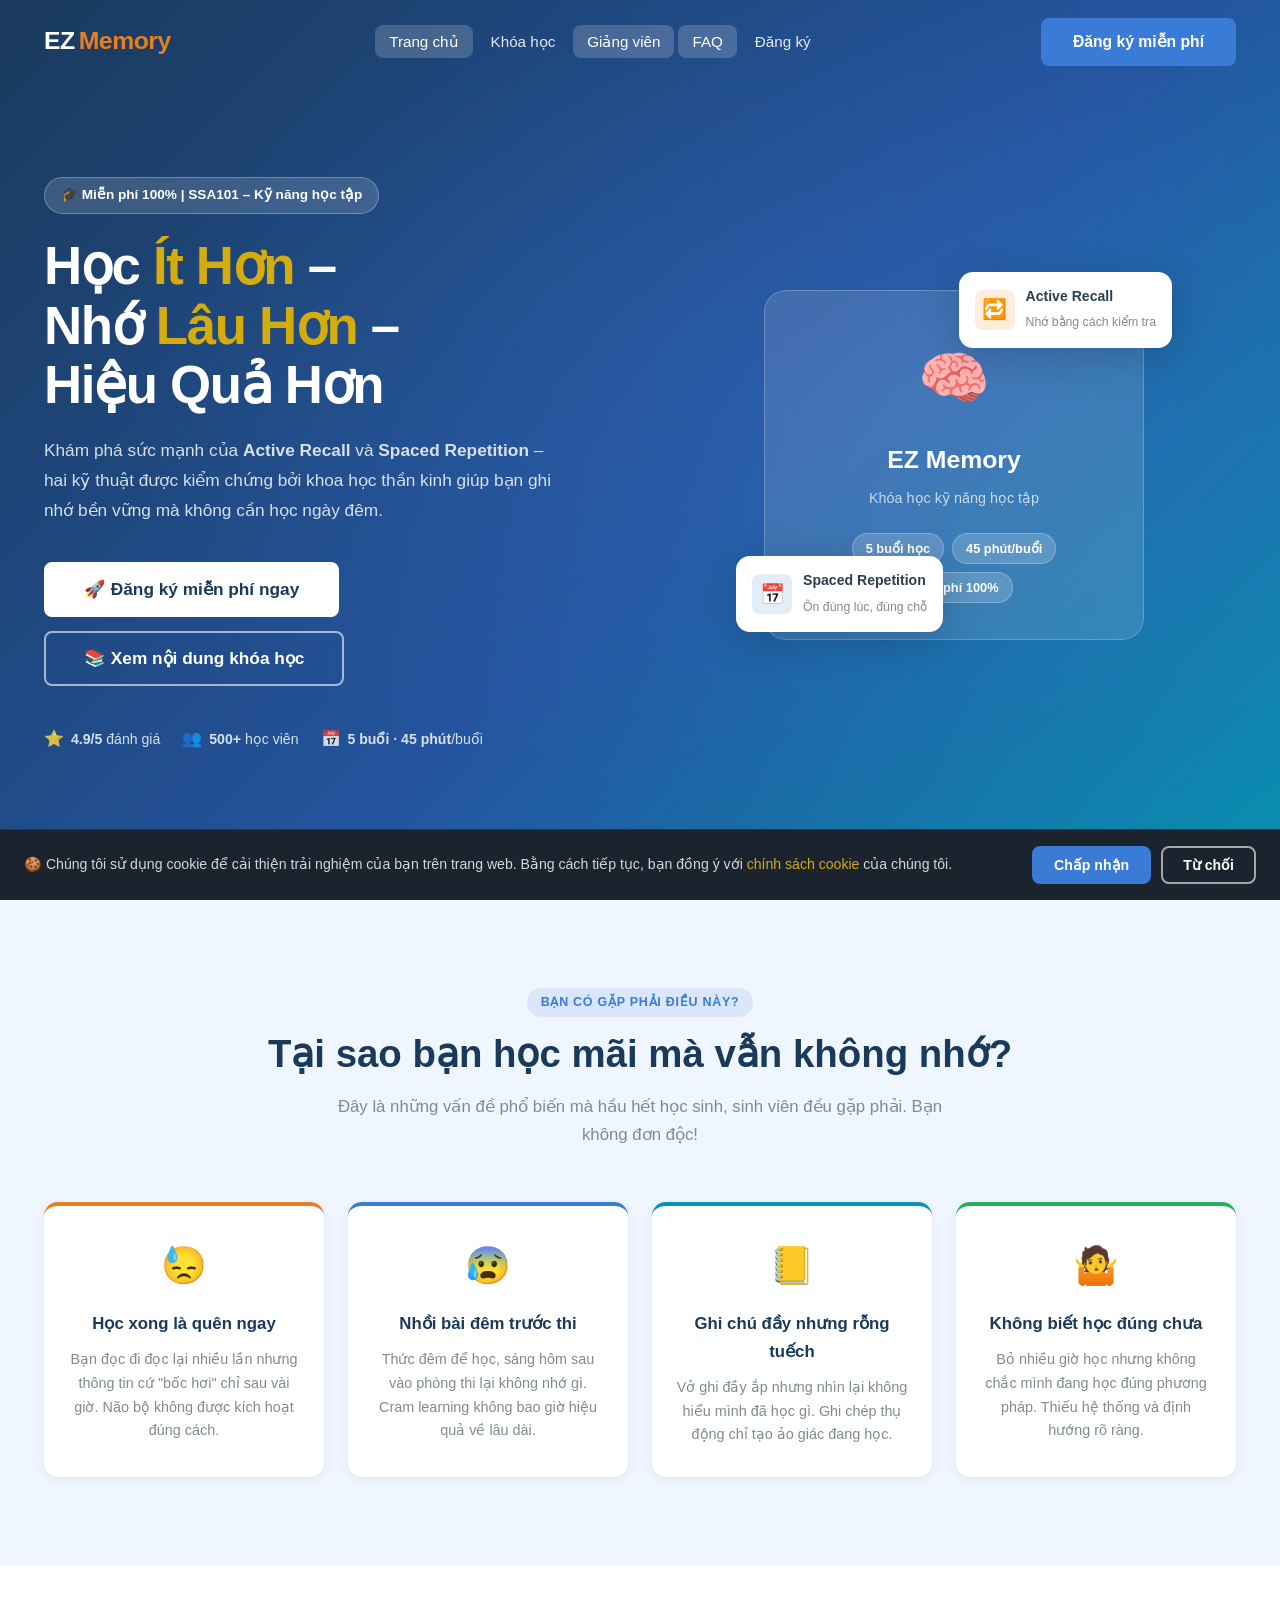
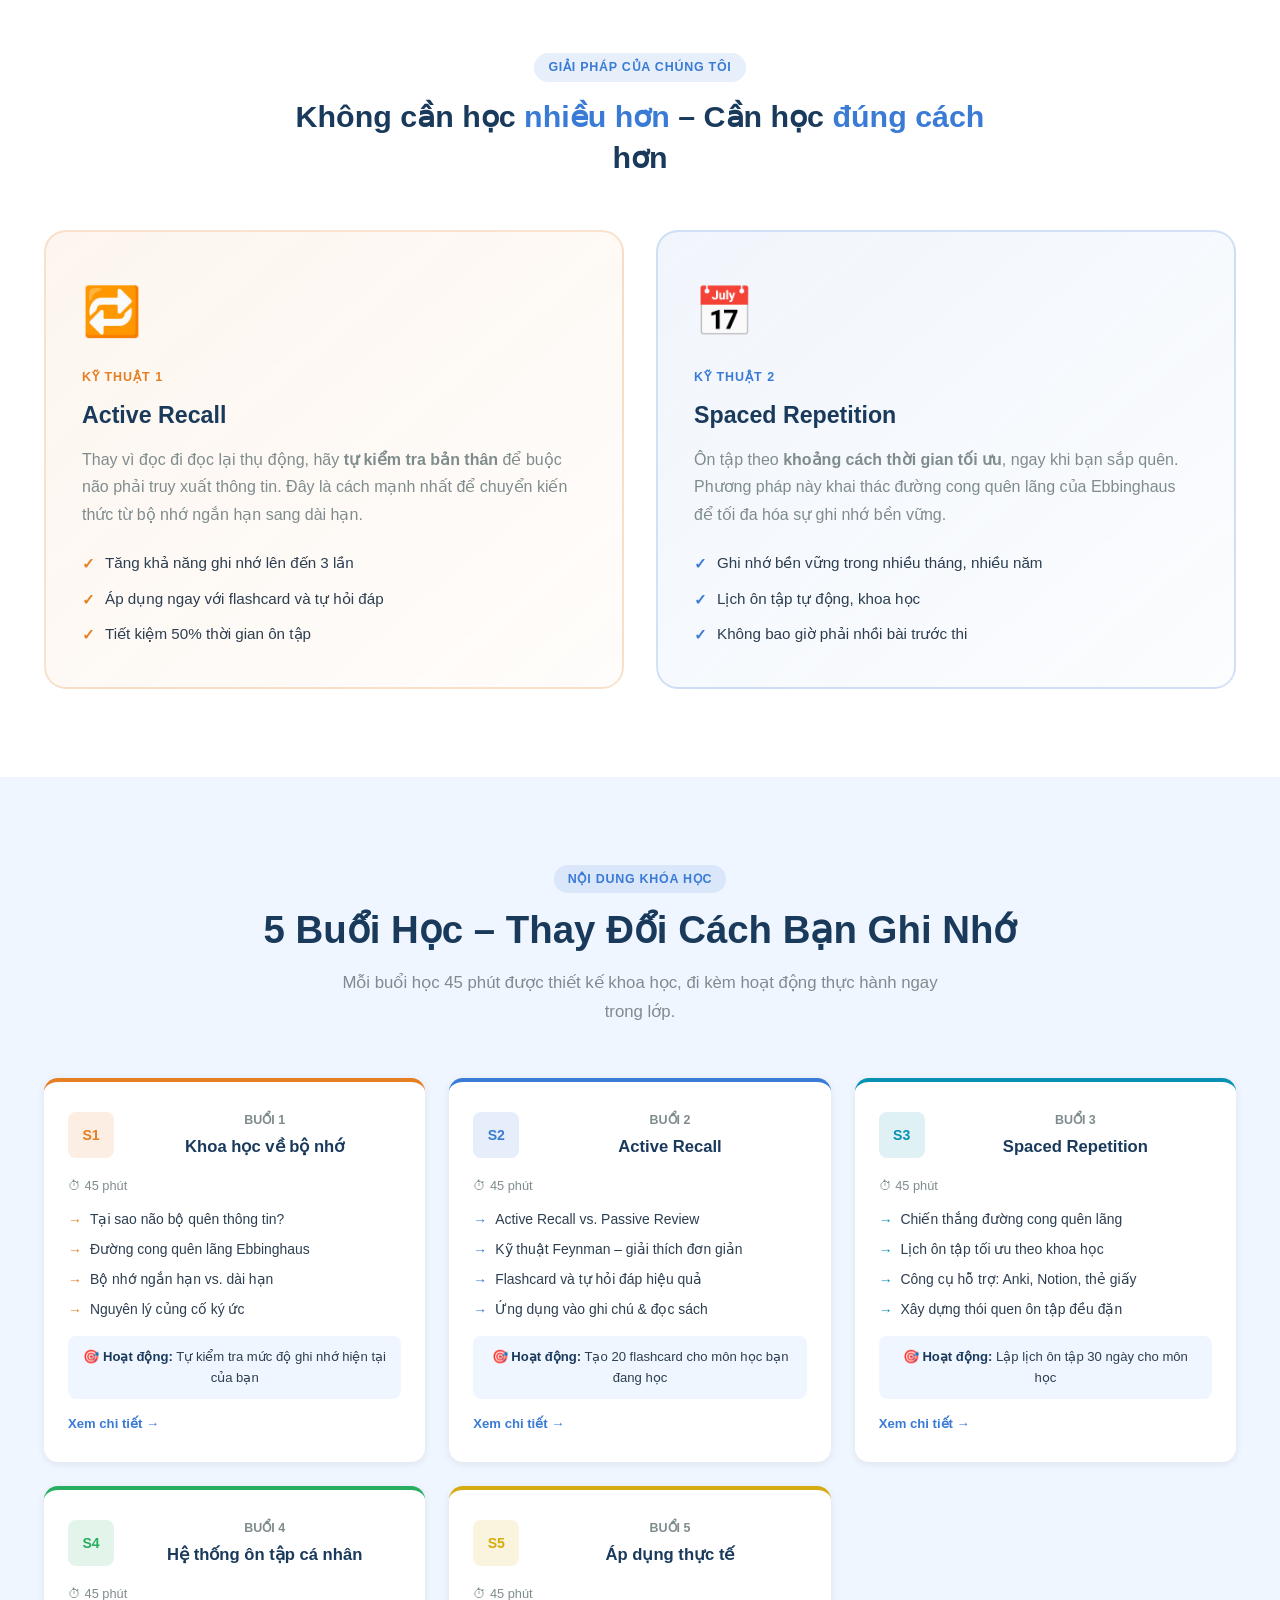
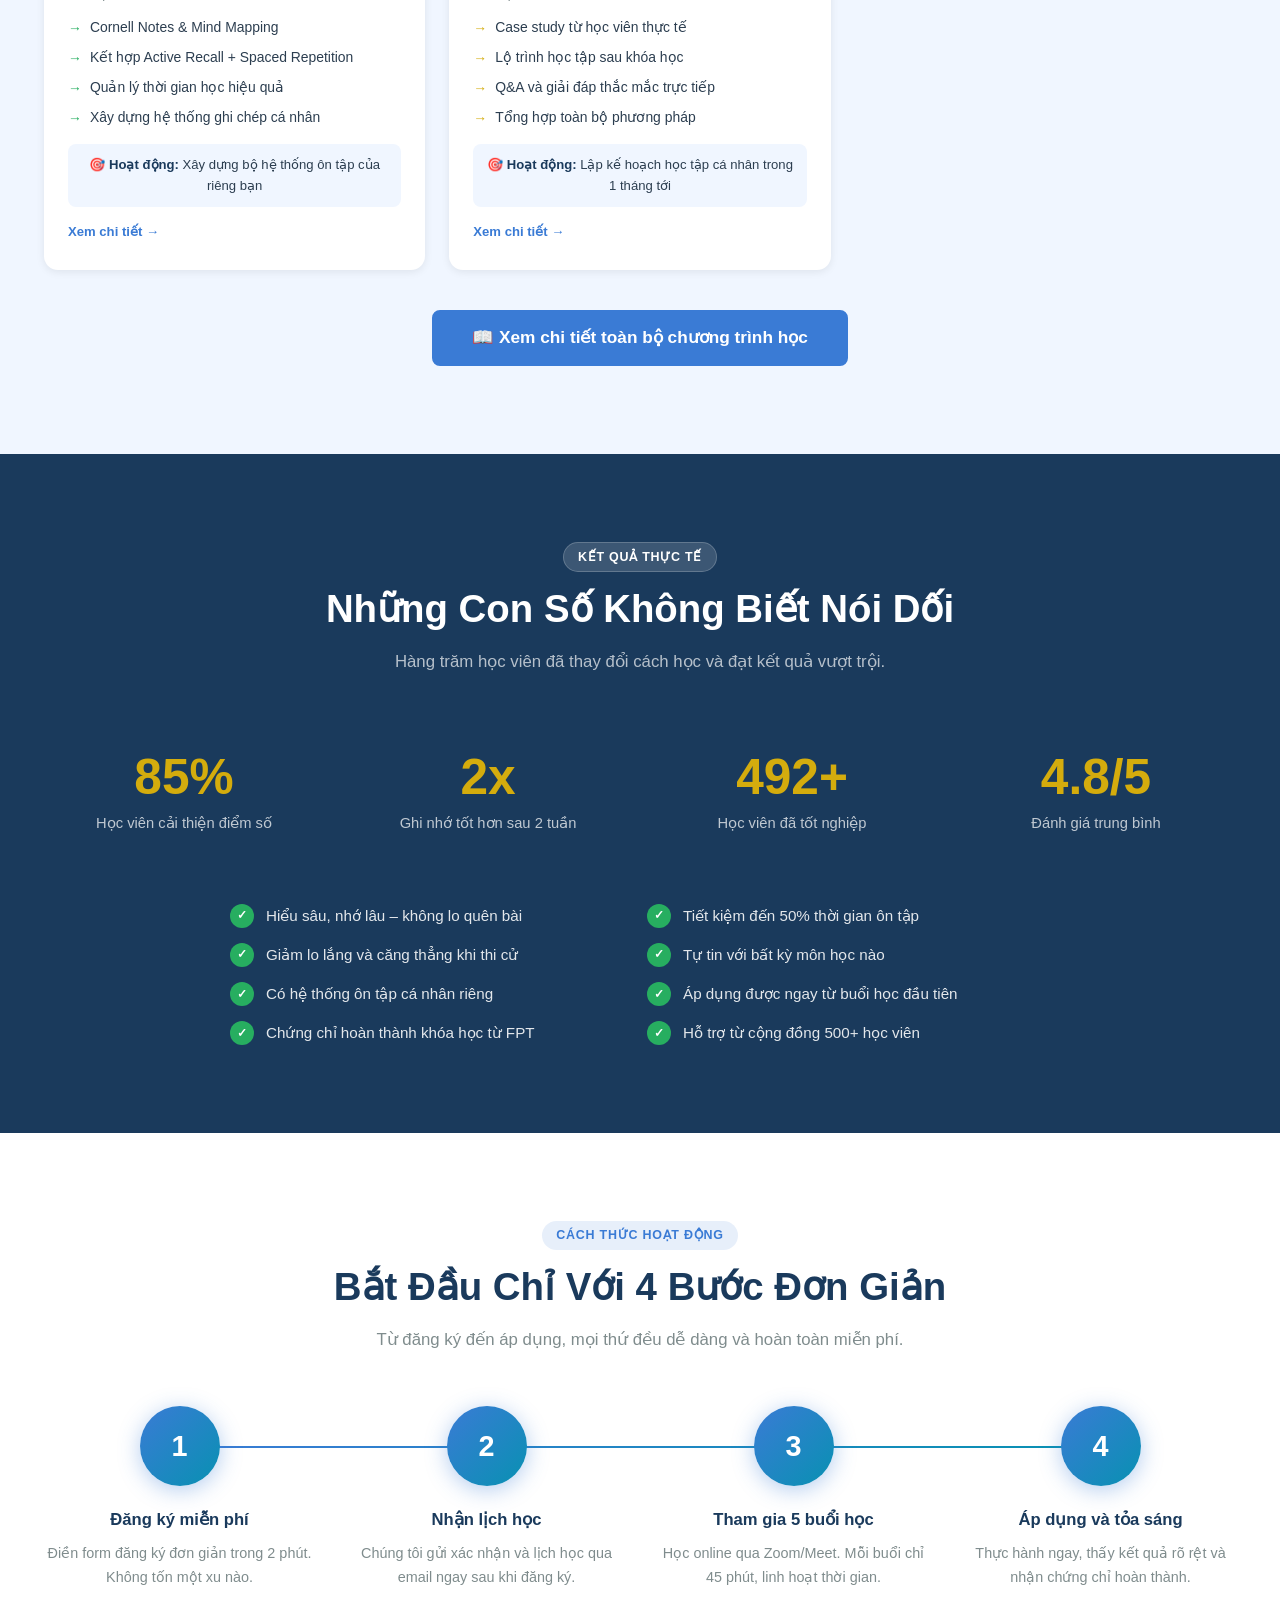
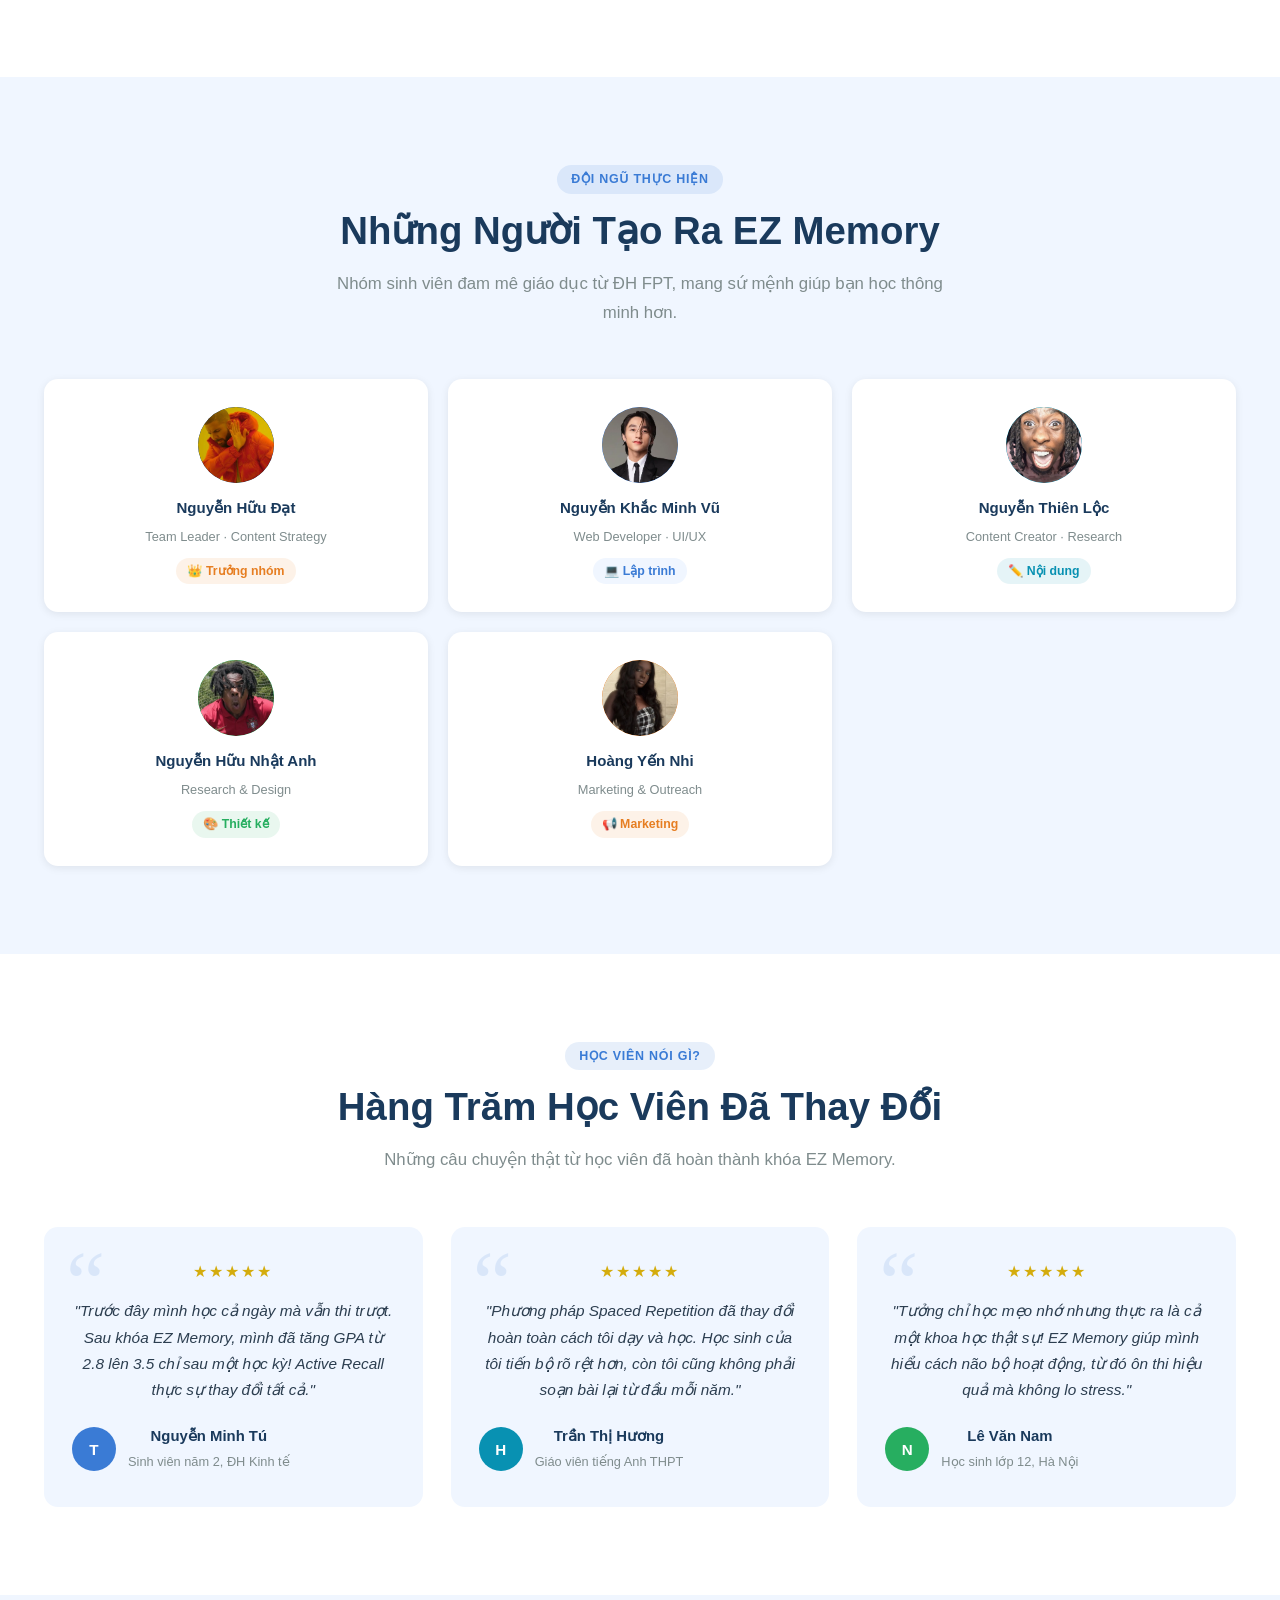
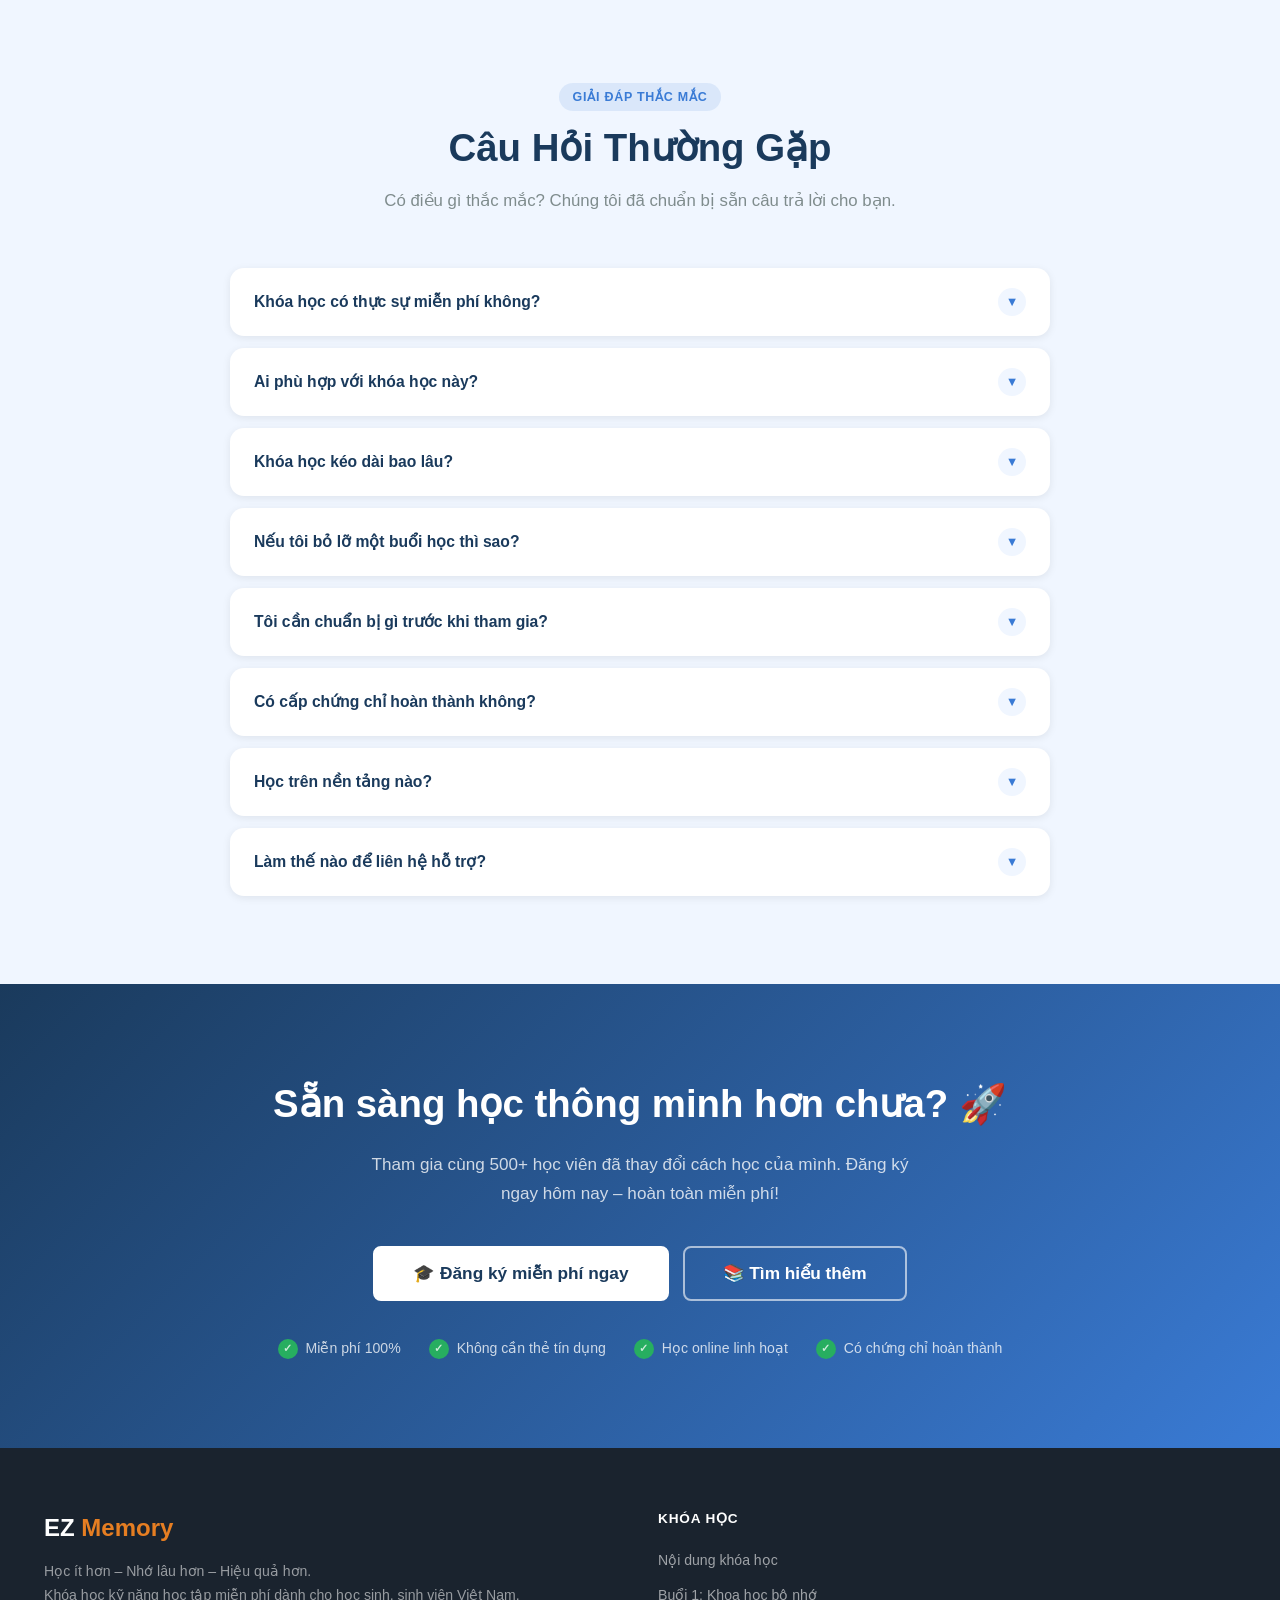
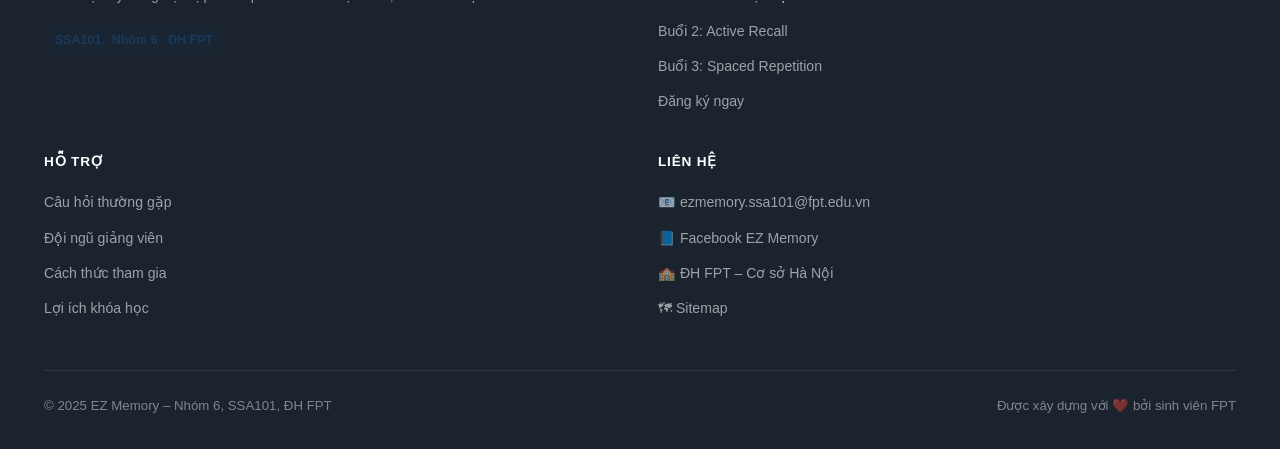
==== index.html @ 55974dda "perf/seo: improve performance, SEO, and form validation - Add defer to all <script src=main.js> tags" ====
<!DOCTYPE html>
<html lang="vi">
<head>
  <meta charset="UTF-8">
  <meta name="viewport" content="width=device-width, initial-scale=1.0">
  <title>EZ Memory – Học Ít Hơn, Nhớ Lâu Hơn, Hiệu Quả Hơn | Khóa học miễn phí SSA101</title>
  <meta name="description" content="Khóa học kỹ năng học tập EZ Memory hoàn toàn miễn phí – 5 buổi 45 phút giúp bạn áp dụng Active Recall và Spaced Repetition để học ít hơn nhưng nhớ lâu hơn. Đăng ký ngay!">
  <meta name="keywords" content="EZ Memory, khóa học miễn phí, kỹ năng học tập, Active Recall, Spaced Repetition, phương pháp học hiệu quả, SSA101, FPT, học online">
  <meta name="author" content="Nhóm 6, SSA101, ĐH FPT">
  <meta name="robots" content="index, follow">
  <link rel="canonical" href="https://ezmemory.edu.vn/">

  <!-- Open Graph -->
  <meta property="og:type"        content="website">
  <meta property="og:url"         content="https://ezmemory.edu.vn/">
  <meta property="og:title"       content="EZ Memory – Học Ít Hơn, Nhớ Lâu Hơn, Hiệu Quả Hơn">
  <meta property="og:description" content="Khóa học kỹ năng học tập miễn phí 5 buổi · 45 phút. Áp dụng Active Recall & Spaced Repetition ngay hôm nay!">
  <meta property="og:image"       content="https://ezmemory.edu.vn/og-image.png">
  <meta property="og:locale"      content="vi_VN">
  <meta property="og:site_name"   content="EZ Memory">

  <!-- Twitter Card -->
  <meta name="twitter:card"        content="summary_large_image">
  <meta name="twitter:title"       content="EZ Memory – Học Ít Hơn, Nhớ Lâu Hơn, Hiệu Quả Hơn">
  <meta name="twitter:description" content="Khóa học kỹ năng học tập miễn phí 5 buổi · 45 phút. Đăng ký ngay tại ezmemory.edu.vn">
  <meta name="twitter:image"       content="https://ezmemory.edu.vn/og-image.png">

  <!-- JSON-LD Course Structured Data -->
  <script type="application/ld+json">
  {
    "@context": "https://schema.org",
    "@type": "Course",
    "name": "EZ Memory – Kỹ năng học tập hiệu quả",
    "description": "Khóa học trực tuyến miễn phí 5 buổi giúp bạn học ít hơn nhưng nhớ lâu hơn với kỹ thuật Active Recall và Spaced Repetition",
    "url": "https://ezmemory.edu.vn/",
    "inLanguage": "vi",
    "isAccessibleForFree": true,
    "courseMode": "online",
    "educationalLevel": "Beginner",
    "provider": {
      "@type": "Organization",
      "name": "EZ Memory – Nhóm 6, SSA101, ĐH FPT",
      "url": "https://ezmemory.edu.vn"
    },
    "hasCourseInstance": {
      "@type": "CourseInstance",
      "courseMode": "online",
      "inLanguage": "vi",
      "courseWorkload": "PT3H45M",
      "instructor": {
        "@type": "Person",
        "name": "Nguyễn Hữu Đạt"
      }
    },
    "aggregateRating": {
      "@type": "AggregateRating",
      "ratingValue": "4.9",
      "reviewCount": "500",
      "bestRating": "5"
    },
    "audience": {
      "@type": "EducationalAudience",
      "educationalRole": "student"
    }
  }
  </script>

  <link rel="icon" type="image/x-icon" href="favicon.ico">
  <link rel="stylesheet" href="css/style.css">
</head>
<body>

<!-- ============================================================
     NAVBAR
     ============================================================ -->
<header>
  <nav class="navbar" id="navbar" role="navigation" aria-label="Điều hướng chính">
    <div class="container">
      <div class="navbar__inner">
        <a href="index.html" class="navbar__logo" aria-label="EZ Memory – Trang chủ">
          EZ <span class="logo-accent">Memory</span>
        </a>
        <ul class="navbar__nav" id="navbar-nav" role="list">
          <li role="listitem"><a href="index.html"    class="navbar__link" aria-label="Trang chủ">Trang chủ</a></li>
          <li role="listitem"><a href="khoa-hoc.html" class="navbar__link" aria-label="Khóa học">Khóa học</a></li>
          <li role="listitem"><a href="#giang-vien"   class="navbar__link" aria-label="Giảng viên">Giảng viên</a></li>
          <li role="listitem"><a href="#faq"          class="navbar__link" aria-label="FAQ">FAQ</a></li>
          <li role="listitem"><a href="dang-ky.html"  class="navbar__link" aria-label="Đăng ký">Đăng ký</a></li>
        </ul>
        <a href="dang-ky.html" class="btn btn-primary navbar__cta" aria-label="Đăng ký miễn phí">Đăng ký miễn phí</a>
        <button class="navbar__toggle" id="nav-toggle" aria-label="Mở menu" aria-expanded="false" aria-controls="navbar-nav">
          <span></span><span></span><span></span>
        </button>
      </div>
    </div>
  </nav>
</header>

<main>

<!-- ============================================================
     HERO
     ============================================================ -->
<section class="hero" id="trang-chu" aria-label="Giới thiệu EZ Memory">
  <div class="container">
    <div class="hero__grid">
      <div class="hero__content">
        <div class="hero__badge fade-in">
          <span class="badge">🎓 Miễn phí 100% | SSA101 – Kỹ năng học tập</span>
        </div>
        <h1 class="hero__title fade-in fade-in-delay-1">
          Học <span class="highlight">Ít Hơn</span> –<br>
          Nhớ <span class="highlight">Lâu Hơn</span> –<br>
          Hiệu Quả Hơn
        </h1>
        <p class="hero__subtitle fade-in fade-in-delay-2">
          Khám phá sức mạnh của <strong>Active Recall</strong> và <strong>Spaced Repetition</strong> –
          hai kỹ thuật được kiểm chứng bởi khoa học thần kinh giúp bạn ghi nhớ bền vững
          mà không cần học ngày đêm.
        </p>
        <div class="hero__btns fade-in fade-in-delay-3">
          <a href="dang-ky.html" class="btn btn-white btn-lg" aria-label="Đăng ký miễn phí ngay">
            🚀 Đăng ký miễn phí ngay
          </a>
          <a href="khoa-hoc.html" class="btn btn-outline-white btn-lg" aria-label="Xem nội dung khóa học">
            📚 Xem nội dung khóa học
          </a>
        </div>
        <div class="hero__proof fade-in fade-in-delay-4">
          <div class="hero__proof-item">
            <span class="proof-icon">⭐</span>
            <span><strong>4.9/5</strong> đánh giá</span>
          </div>
          <div class="hero__proof-item">
            <span class="proof-icon">👥</span>
            <span><strong>500+</strong> học viên</span>
          </div>
          <div class="hero__proof-item">
            <span class="proof-icon">📅</span>
            <span><strong>5 buổi · 45 phút</strong>/buổi</span>
          </div>
        </div>
      </div>

      <div class="hero__visual" aria-hidden="true">
        <div class="hero__card-wrap">
          <div class="hero__mockup">
            <div class="hero__mockup-emoji">🧠</div>
            <h3>EZ Memory</h3>
            <p>Khóa học kỹ năng học tập</p>
            <div class="hero__mockup-tags">
              <span class="hero__mockup-tag">5 buổi học</span>
              <span class="hero__mockup-tag">45 phút/buổi</span>
              <span class="hero__mockup-tag">Miễn phí 100%</span>
            </div>
          </div>
          <div class="floating-card" aria-hidden="true">
            <div class="fc-icon orange">🔁</div>
            <div class="fc-text">
              <strong>Active Recall</strong>
              <span>Nhớ bằng cách kiểm tra</span>
            </div>
          </div>
          <div class="floating-card" aria-hidden="true">
            <div class="fc-icon blue">📅</div>
            <div class="fc-text">
              <strong>Spaced Repetition</strong>
              <span>Ôn đúng lúc, đúng chỗ</span>
            </div>
          </div>
        </div>
      </div>
    </div>
  </div>
</section>

<!-- ============================================================
     PROBLEMS
     ============================================================ -->
<section class="problems section" id="van-de" aria-label="Vấn đề học tập thường gặp">
  <div class="container text-center">
    <span class="section-tag fade-in">Bạn có gặp phải điều này?</span>
    <h2 class="section-title fade-in fade-in-delay-1">Tại sao bạn học mãi mà vẫn không nhớ?</h2>
    <p class="section-subtitle fade-in fade-in-delay-2">
      Đây là những vấn đề phổ biến mà hầu hết học sinh, sinh viên đều gặp phải.
      Bạn không đơn độc!
    </p>
    <div class="problems__grid">
      <div class="problem-card fade-in fade-in-delay-1">
        <div class="problem-card__icon">😓</div>
        <h3 class="problem-card__title">Học xong là quên ngay</h3>
        <p class="problem-card__text">Bạn đọc đi đọc lại nhiều lần nhưng thông tin cứ "bốc hơi" chỉ sau vài giờ. Não bộ không được kích hoạt đúng cách.</p>
      </div>
      <div class="problem-card fade-in fade-in-delay-2">
        <div class="problem-card__icon">😰</div>
        <h3 class="problem-card__title">Nhồi bài đêm trước thi</h3>
        <p class="problem-card__text">Thức đêm để học, sáng hôm sau vào phòng thi lại không nhớ gì. Cram learning không bao giờ hiệu quả về lâu dài.</p>
      </div>
      <div class="problem-card fade-in fade-in-delay-3">
        <div class="problem-card__icon">📒</div>
        <h3 class="problem-card__title">Ghi chú đầy nhưng rỗng tuếch</h3>
        <p class="problem-card__text">Vở ghi đầy ắp nhưng nhìn lại không hiểu mình đã học gì. Ghi chép thụ động chỉ tạo ảo giác đang học.</p>
      </div>
      <div class="problem-card fade-in fade-in-delay-4">
        <div class="problem-card__icon">🤷</div>
        <h3 class="problem-card__title">Không biết học đúng chưa</h3>
        <p class="problem-card__text">Bỏ nhiều giờ học nhưng không chắc mình đang học đúng phương pháp. Thiếu hệ thống và định hướng rõ ràng.</p>
      </div>
    </div>
  </div>
</section>

<!-- ============================================================
     SOLUTION
     ============================================================ -->
<section class="solution section" id="giai-phap" aria-label="Giải pháp EZ Memory">
  <div class="container">
    <div class="text-center">
      <span class="section-tag fade-in">Giải pháp của chúng tôi</span>
    </div>
    <p class="solution__intro fade-in fade-in-delay-1">
      Không cần học <em>nhiều hơn</em> – Cần học <em>đúng cách</em> hơn
    </p>
    <div class="solution__grid">
      <div class="method-card method-card--orange fade-in fade-in-delay-2">
        <div class="method-card__icon">🔁</div>
        <div class="method-card__label">Kỹ thuật 1</div>
        <h3 class="method-card__title">Active Recall</h3>
        <p class="method-card__text">
          Thay vì đọc đi đọc lại thụ động, hãy <strong>tự kiểm tra bản thân</strong> để buộc não
          phải truy xuất thông tin. Đây là cách mạnh nhất để chuyển kiến thức từ bộ nhớ
          ngắn hạn sang dài hạn.
        </p>
        <div class="method-card__bullets">
          <div class="method-card__bullet">Tăng khả năng ghi nhớ lên đến 3 lần</div>
          <div class="method-card__bullet">Áp dụng ngay với flashcard và tự hỏi đáp</div>
          <div class="method-card__bullet">Tiết kiệm 50% thời gian ôn tập</div>
        </div>
      </div>
      <div class="method-card method-card--blue fade-in fade-in-delay-3">
        <div class="method-card__icon">📅</div>
        <div class="method-card__label">Kỹ thuật 2</div>
        <h3 class="method-card__title">Spaced Repetition</h3>
        <p class="method-card__text">
          Ôn tập theo <strong>khoảng cách thời gian tối ưu</strong>, ngay khi bạn sắp quên.
          Phương pháp này khai thác đường cong quên lãng của Ebbinghaus để tối đa hóa
          sự ghi nhớ bền vững.
        </p>
        <div class="method-card__bullets">
          <div class="method-card__bullet">Ghi nhớ bền vững trong nhiều tháng, nhiều năm</div>
          <div class="method-card__bullet">Lịch ôn tập tự động, khoa học</div>
          <div class="method-card__bullet">Không bao giờ phải nhồi bài trước thi</div>
        </div>
      </div>
    </div>
  </div>
</section>

<!-- ============================================================
     SESSIONS
     ============================================================ -->
<section class="sessions section" id="khoa-hoc" aria-label="5 buổi học EZ Memory">
  <div class="container text-center">
    <span class="section-tag fade-in">Nội dung khóa học</span>
    <h2 class="section-title fade-in fade-in-delay-1">5 Buổi Học – Thay Đổi Cách Bạn Ghi Nhớ</h2>
    <p class="section-subtitle fade-in fade-in-delay-2">
      Mỗi buổi học 45 phút được thiết kế khoa học, đi kèm hoạt động thực hành ngay trong lớp.
    </p>
    <div class="sessions__grid">

      <div class="session-card session-card--s1 fade-in fade-in-delay-1">
        <div class="session-card__header">
          <div class="session-badge">S1</div>
          <div class="session-card__meta">
            <div class="session-card__num">Buổi 1</div>
            <div class="session-card__title">Khoa học về bộ nhớ</div>
          </div>
        </div>
        <div class="session-card__duration">⏱ 45 phút</div>
        <ul class="session-card__bullets" aria-label="Nội dung buổi 1">
          <li class="session-card__bullet">Tại sao não bộ quên thông tin?</li>
          <li class="session-card__bullet">Đường cong quên lãng Ebbinghaus</li>
          <li class="session-card__bullet">Bộ nhớ ngắn hạn vs. dài hạn</li>
          <li class="session-card__bullet">Nguyên lý củng cố ký ức</li>
        </ul>
        <div class="session-card__activity">
          <strong>🎯 Hoạt động:</strong> Tự kiểm tra mức độ ghi nhớ hiện tại của bạn
        </div>
        <a href="khoa-hoc.html" class="session-card__link" aria-label="Xem chi tiết buổi 1">
          Xem chi tiết →
        </a>
      </div>

      <div class="session-card session-card--s2 fade-in fade-in-delay-2">
        <div class="session-card__header">
          <div class="session-badge">S2</div>
          <div class="session-card__meta">
            <div class="session-card__num">Buổi 2</div>
            <div class="session-card__title">Active Recall</div>
          </div>
        </div>
        <div class="session-card__duration">⏱ 45 phút</div>
        <ul class="session-card__bullets" aria-label="Nội dung buổi 2">
          <li class="session-card__bullet">Active Recall vs. Passive Review</li>
          <li class="session-card__bullet">Kỹ thuật Feynman – giải thích đơn giản</li>
          <li class="session-card__bullet">Flashcard và tự hỏi đáp hiệu quả</li>
          <li class="session-card__bullet">Ứng dụng vào ghi chú & đọc sách</li>
        </ul>
        <div class="session-card__activity">
          <strong>🎯 Hoạt động:</strong> Tạo 20 flashcard cho môn học bạn đang học
        </div>
        <a href="khoa-hoc.html" class="session-card__link" aria-label="Xem chi tiết buổi 2">
          Xem chi tiết →
        </a>
      </div>

      <div class="session-card session-card--s3 fade-in fade-in-delay-3">
        <div class="session-card__header">
          <div class="session-badge">S3</div>
          <div class="session-card__meta">
            <div class="session-card__num">Buổi 3</div>
            <div class="session-card__title">Spaced Repetition</div>
          </div>
        </div>
        <div class="session-card__duration">⏱ 45 phút</div>
        <ul class="session-card__bullets" aria-label="Nội dung buổi 3">
          <li class="session-card__bullet">Chiến thắng đường cong quên lãng</li>
          <li class="session-card__bullet">Lịch ôn tập tối ưu theo khoa học</li>
          <li class="session-card__bullet">Công cụ hỗ trợ: Anki, Notion, thẻ giấy</li>
          <li class="session-card__bullet">Xây dựng thói quen ôn tập đều đặn</li>
        </ul>
        <div class="session-card__activity">
          <strong>🎯 Hoạt động:</strong> Lập lịch ôn tập 30 ngày cho môn học
        </div>
        <a href="khoa-hoc.html" class="session-card__link" aria-label="Xem chi tiết buổi 3">
          Xem chi tiết →
        </a>
      </div>

      <div class="session-card session-card--s4 fade-in fade-in-delay-2">
        <div class="session-card__header">
          <div class="session-badge">S4</div>
          <div class="session-card__meta">
            <div class="session-card__num">Buổi 4</div>
            <div class="session-card__title">Hệ thống ôn tập cá nhân</div>
          </div>
        </div>
        <div class="session-card__duration">⏱ 45 phút</div>
        <ul class="session-card__bullets" aria-label="Nội dung buổi 4">
          <li class="session-card__bullet">Cornell Notes & Mind Mapping</li>
          <li class="session-card__bullet">Kết hợp Active Recall + Spaced Repetition</li>
          <li class="session-card__bullet">Quản lý thời gian học hiệu quả</li>
          <li class="session-card__bullet">Xây dựng hệ thống ghi chép cá nhân</li>
        </ul>
        <div class="session-card__activity">
          <strong>🎯 Hoạt động:</strong> Xây dựng bộ hệ thống ôn tập của riêng bạn
        </div>
        <a href="khoa-hoc.html" class="session-card__link" aria-label="Xem chi tiết buổi 4">
          Xem chi tiết →
        </a>
      </div>

      <div class="session-card session-card--s5 fade-in fade-in-delay-3">
        <div class="session-card__header">
          <div class="session-badge">S5</div>
          <div class="session-card__meta">
            <div class="session-card__num">Buổi 5</div>
            <div class="session-card__title">Áp dụng thực tế</div>
          </div>
        </div>
        <div class="session-card__duration">⏱ 45 phút</div>
        <ul class="session-card__bullets" aria-label="Nội dung buổi 5">
          <li class="session-card__bullet">Case study từ học viên thực tế</li>
          <li class="session-card__bullet">Lộ trình học tập sau khóa học</li>
          <li class="session-card__bullet">Q&amp;A và giải đáp thắc mắc trực tiếp</li>
          <li class="session-card__bullet">Tổng hợp toàn bộ phương pháp</li>
        </ul>
        <div class="session-card__activity">
          <strong>🎯 Hoạt động:</strong> Lập kế hoạch học tập cá nhân trong 1 tháng tới
        </div>
        <a href="khoa-hoc.html" class="session-card__link" aria-label="Xem chi tiết buổi 5">
          Xem chi tiết →
        </a>
      </div>

    </div>
    <div class="sessions__cta fade-in">
      <a href="khoa-hoc.html" class="btn btn-primary btn-lg" aria-label="Xem chi tiết toàn bộ nội dung khóa học">
        📖 Xem chi tiết toàn bộ chương trình học
      </a>
    </div>
  </div>
</section>

<!-- ============================================================
     BENEFITS
     ============================================================ -->
<section class="benefits section" id="loi-ich" aria-label="Lợi ích khóa học">
  <div class="container text-center">
    <span class="section-tag" style="background:rgba(255,255,255,.15);color:#fff;border:1.5px solid rgba(255,255,255,.2)">Kết quả thực tế</span>
    <h2 class="section-title fade-in">Những Con Số Không Biết Nói Dối</h2>
    <p class="section-subtitle fade-in fade-in-delay-1">
      Hàng trăm học viên đã thay đổi cách học và đạt kết quả vượt trội.
    </p>

    <div class="benefits__stats">
      <div class="stat-item fade-in fade-in-delay-1">
        <div class="stat-item__number">
          <span data-counter="87" data-suffix="%">0%</span>
        </div>
        <div class="stat-item__label">Học viên cải thiện điểm số</div>
      </div>
      <div class="stat-item fade-in fade-in-delay-2">
        <div class="stat-item__number">
          <span data-counter="3" data-suffix="x">0x</span>
        </div>
        <div class="stat-item__label">Ghi nhớ tốt hơn sau 2 tuần</div>
      </div>
      <div class="stat-item fade-in fade-in-delay-3">
        <div class="stat-item__number">
          <span data-counter="500" data-suffix="+">0+</span>
        </div>
        <div class="stat-item__label">Học viên đã tốt nghiệp</div>
      </div>
      <div class="stat-item fade-in fade-in-delay-4">
        <div class="stat-item__number">
          <span data-counter="4.9" data-suffix="/5">0/5</span>
        </div>
        <div class="stat-item__label">Đánh giá trung bình</div>
      </div>
    </div>

    <div class="benefits__bullets">
      <div class="benefit-bullet fade-in fade-in-delay-1">
        <div class="benefit-bullet__check" aria-hidden="true">✓</div>
        <span>Hiểu sâu, nhớ lâu – không lo quên bài</span>
      </div>
      <div class="benefit-bullet fade-in fade-in-delay-2">
        <div class="benefit-bullet__check" aria-hidden="true">✓</div>
        <span>Tiết kiệm đến 50% thời gian ôn tập</span>
      </div>
      <div class="benefit-bullet fade-in fade-in-delay-1">
        <div class="benefit-bullet__check" aria-hidden="true">✓</div>
        <span>Giảm lo lắng và căng thẳng khi thi cử</span>
      </div>
      <div class="benefit-bullet fade-in fade-in-delay-2">
        <div class="benefit-bullet__check" aria-hidden="true">✓</div>
        <span>Tự tin với bất kỳ môn học nào</span>
      </div>
      <div class="benefit-bullet fade-in fade-in-delay-3">
        <div class="benefit-bullet__check" aria-hidden="true">✓</div>
        <span>Có hệ thống ôn tập cá nhân riêng</span>
      </div>
      <div class="benefit-bullet fade-in fade-in-delay-4">
        <div class="benefit-bullet__check" aria-hidden="true">✓</div>
        <span>Áp dụng được ngay từ buổi học đầu tiên</span>
      </div>
      <div class="benefit-bullet fade-in fade-in-delay-3">
        <div class="benefit-bullet__check" aria-hidden="true">✓</div>
        <span>Chứng chỉ hoàn thành khóa học từ FPT</span>
      </div>
      <div class="benefit-bullet fade-in fade-in-delay-4">
        <div class="benefit-bullet__check" aria-hidden="true">✓</div>
        <span>Hỗ trợ từ cộng đồng 500+ học viên</span>
      </div>
    </div>
  </div>
</section>

<!-- ============================================================
     HOW IT WORKS (PROCESS)
     ============================================================ -->
<section class="process section" id="quy-trinh" aria-label="Quy trình tham gia">
  <div class="container text-center">
    <span class="section-tag fade-in">Cách thức hoạt động</span>
    <h2 class="section-title fade-in fade-in-delay-1">Bắt Đầu Chỉ Với 4 Bước Đơn Giản</h2>
    <p class="section-subtitle fade-in fade-in-delay-2">
      Từ đăng ký đến áp dụng, mọi thứ đều dễ dàng và hoàn toàn miễn phí.
    </p>
    <div class="process__steps">
      <div class="process-step fade-in fade-in-delay-1">
        <div class="process-step__num" aria-hidden="true">1</div>
        <h3 class="process-step__title">Đăng ký miễn phí</h3>
        <p class="process-step__text">Điền form đăng ký đơn giản trong 2 phút. Không tốn một xu nào.</p>
      </div>
      <div class="process-step fade-in fade-in-delay-2">
        <div class="process-step__num" aria-hidden="true">2</div>
        <h3 class="process-step__title">Nhận lịch học</h3>
        <p class="process-step__text">Chúng tôi gửi xác nhận và lịch học qua email ngay sau khi đăng ký.</p>
      </div>
      <div class="process-step fade-in fade-in-delay-3">
        <div class="process-step__num" aria-hidden="true">3</div>
        <h3 class="process-step__title">Tham gia 5 buổi học</h3>
        <p class="process-step__text">Học online qua Zoom/Meet. Mỗi buổi chỉ 45 phút, linh hoạt thời gian.</p>
      </div>
      <div class="process-step fade-in fade-in-delay-4">
        <div class="process-step__num" aria-hidden="true">4</div>
        <h3 class="process-step__title">Áp dụng và tỏa sáng</h3>
        <p class="process-step__text">Thực hành ngay, thấy kết quả rõ rệt và nhận chứng chỉ hoàn thành.</p>
      </div>
    </div>
  </div>
</section>

<!-- ============================================================
     INSTRUCTORS
     ============================================================ -->
<section class="instructors section" id="giang-vien" aria-label="Đội ngũ giảng viên">
  <div class="container text-center">
    <span class="section-tag fade-in">Đội ngũ thực hiện</span>
    <h2 class="section-title fade-in fade-in-delay-1">Những Người Tạo Ra EZ Memory</h2>
    <p class="section-subtitle fade-in fade-in-delay-2">
      Nhóm sinh viên đam mê giáo dục từ ĐH FPT, mang sứ mệnh giúp bạn học thông minh hơn.
    </p>
    <div class="instructors__grid">

      <div class="instructor-card instructor-card--leader fade-in fade-in-delay-1">
        <div class="instructor-card__avatar av-navy" aria-label="Avatar Đạt">
          <img src="images/dat.jpg" alt="Nguyễn Hữu Đạt" class="instructor-card__photo" width="76" height="76" loading="lazy" onerror="this.style.display='none'">
          <span class="instructor-card__initial">Đ</span>
        </div>
        <div class="instructor-card__name">Nguyễn Hữu Đạt</div>
        <div class="instructor-card__role">Team Leader · Content Strategy</div>
        <span class="tag tag--orange">👑 Trưởng nhóm</span>
      </div>

      <div class="instructor-card fade-in fade-in-delay-2">
        <div class="instructor-card__avatar av-blue" aria-label="Avatar Vũ">
          <img src="images/vu.jpg" alt="Nguyễn Khắc Minh Vũ" class="instructor-card__photo" width="76" height="76" loading="lazy" onerror="this.style.display='none'">
          <span class="instructor-card__initial">V</span>
        </div>
        <div class="instructor-card__name">Nguyễn Khắc Minh Vũ</div>
        <div class="instructor-card__role">Web Developer · UI/UX</div>
        <span class="tag">💻 Lập trình</span>
      </div>

      <div class="instructor-card fade-in fade-in-delay-3">
        <div class="instructor-card__avatar av-teal" aria-label="Avatar Lộc">
          <img src="images/loc.jpg" alt="Nguyễn Thiên Lộc" class="instructor-card__photo" width="76" height="76" loading="lazy" onerror="this.style.display='none'">
          <span class="instructor-card__initial">L</span>
        </div>
        <div class="instructor-card__name">Nguyễn Thiên Lộc</div>
        <div class="instructor-card__role">Content Creator · Research</div>
        <span class="tag tag--teal">✏️ Nội dung</span>
      </div>

      <div class="instructor-card fade-in fade-in-delay-2">
        <div class="instructor-card__avatar av-green" aria-label="Avatar Anh">
          <img src="images/anh.jpg" alt="Nguyễn Hữu Nhật Anh" class="instructor-card__photo" width="76" height="76" loading="lazy" onerror="this.style.display='none'">
          <span class="instructor-card__initial">A</span>
        </div>
        <div class="instructor-card__name">Nguyễn Hữu Nhật Anh</div>
        <div class="instructor-card__role">Research &amp; Design</div>
        <span class="tag tag--green">🎨 Thiết kế</span>
      </div>

      <div class="instructor-card fade-in fade-in-delay-3">
        <div class="instructor-card__avatar av-orange" aria-label="Avatar Nhi">
          <img src="images/nhi.jpg" alt="Hoàng Yến Nhi" class="instructor-card__photo" width="76" height="76" loading="lazy" onerror="this.style.display='none'">
          <span class="instructor-card__initial">N</span>
        </div>
        <div class="instructor-card__name">Hoàng Yến Nhi</div>
        <div class="instructor-card__role">Marketing &amp; Outreach</div>
        <span class="tag tag--orange">📢 Marketing</span>
      </div>

    </div>
  </div>
</section>

<!-- ============================================================
     TESTIMONIALS
     ============================================================ -->
<section class="testimonials section" id="cam-nhan" aria-label="Cảm nhận học viên">
  <div class="container text-center">
    <span class="section-tag fade-in">Học viên nói gì?</span>
    <h2 class="section-title fade-in fade-in-delay-1">Hàng Trăm Học Viên Đã Thay Đổi</h2>
    <p class="section-subtitle fade-in fade-in-delay-2">
      Những câu chuyện thật từ học viên đã hoàn thành khóa EZ Memory.
    </p>
    <div class="testimonials__grid">

      <div class="testimonial-card fade-in fade-in-delay-1">
        <div class="testimonial-card__stars" aria-label="5 sao">★★★★★</div>
        <p class="testimonial-card__text">
          "Trước đây mình học cả ngày mà vẫn thi trượt. Sau khóa EZ Memory, mình đã tăng
          GPA từ 2.8 lên 3.5 chỉ sau một học kỳ! Active Recall thực sự thay đổi tất cả."
        </p>
        <div class="testimonial-card__author">
          <div class="testimonial-card__avatar" style="background:var(--blue)" aria-label="Avatar Tú">T</div>
          <div class="testimonial-card__author-info">
            <strong>Nguyễn Minh Tú</strong>
            <span>Sinh viên năm 2, ĐH Kinh tế</span>
          </div>
        </div>
      </div>

      <div class="testimonial-card fade-in fade-in-delay-2">
        <div class="testimonial-card__stars" aria-label="5 sao">★★★★★</div>
        <p class="testimonial-card__text">
          "Phương pháp Spaced Repetition đã thay đổi hoàn toàn cách tôi dạy và học. Học sinh
          của tôi tiến bộ rõ rệt hơn, còn tôi cũng không phải soạn bài lại từ đầu mỗi năm."
        </p>
        <div class="testimonial-card__author">
          <div class="testimonial-card__avatar" style="background:var(--teal)" aria-label="Avatar Hương">H</div>
          <div class="testimonial-card__author-info">
            <strong>Trần Thị Hương</strong>
            <span>Giáo viên tiếng Anh THPT</span>
          </div>
        </div>
      </div>

      <div class="testimonial-card fade-in fade-in-delay-3">
        <div class="testimonial-card__stars" aria-label="5 sao">★★★★★</div>
        <p class="testimonial-card__text">
          "Tưởng chỉ học mẹo nhớ nhưng thực ra là cả một khoa học thật sự! EZ Memory giúp
          mình hiểu cách não bộ hoạt động, từ đó ôn thi hiệu quả mà không lo stress."
        </p>
        <div class="testimonial-card__author">
          <div class="testimonial-card__avatar" style="background:var(--green)" aria-label="Avatar Nam">N</div>
          <div class="testimonial-card__author-info">
            <strong>Lê Văn Nam</strong>
            <span>Học sinh lớp 12, Hà Nội</span>
          </div>
        </div>
      </div>

    </div>
  </div>
</section>

<!-- ============================================================
     FAQ
     ============================================================ -->
<section class="faq section" id="faq" aria-label="Câu hỏi thường gặp">
  <div class="container text-center">
    <span class="section-tag fade-in">Giải đáp thắc mắc</span>
    <h2 class="section-title fade-in fade-in-delay-1">Câu Hỏi Thường Gặp</h2>
    <p class="section-subtitle fade-in fade-in-delay-2">
      Có điều gì thắc mắc? Chúng tôi đã chuẩn bị sẵn câu trả lời cho bạn.
    </p>
    <div class="faq__list" role="list">

      <div class="faq-item fade-in" role="listitem">
        <button class="faq-item__question" aria-expanded="false" aria-controls="faq-1">
          Khóa học có thực sự miễn phí không?
          <span class="faq-item__icon" aria-hidden="true">▼</span>
        </button>
        <div class="faq-item__answer" id="faq-1" role="region">
          <div class="faq-item__answer-inner">
            Có, khóa học EZ Memory hoàn toàn miễn phí 100%. Đây là dự án học thuật của nhóm sinh viên
            SSA101 ĐH FPT nhằm chia sẻ kiến thức về kỹ năng học tập hiệu quả cho cộng đồng. Bạn không
            cần trả bất kỳ khoản phí nào.
          </div>
        </div>
      </div>

      <div class="faq-item fade-in fade-in-delay-1" role="listitem">
        <button class="faq-item__question" aria-expanded="false" aria-controls="faq-2">
          Ai phù hợp với khóa học này?
          <span class="faq-item__icon" aria-hidden="true">▼</span>
        </button>
        <div class="faq-item__answer" id="faq-2" role="region">
          <div class="faq-item__answer-inner">
            Khóa học phù hợp với học sinh THPT, sinh viên đại học, giáo viên và bất kỳ ai
            muốn cải thiện kỹ năng học tập của mình. Không yêu cầu kiến thức nền tảng đặc biệt –
            chỉ cần có tinh thần cởi mở và sẵn sàng thay đổi cách học.
          </div>
        </div>
      </div>

      <div class="faq-item fade-in fade-in-delay-2" role="listitem">
        <button class="faq-item__question" aria-expanded="false" aria-controls="faq-3">
          Khóa học kéo dài bao lâu?
          <span class="faq-item__icon" aria-hidden="true">▼</span>
        </button>
        <div class="faq-item__answer" id="faq-3" role="region">
          <div class="faq-item__answer-inner">
            Khóa học gồm 5 buổi, mỗi buổi 45 phút. Bạn có thể hoàn thành trong 5 tuần
            (1 buổi/tuần) hoặc linh hoạt theo lịch của nhóm. Tổng thời gian học chưa đến 4 giờ đồng hồ.
          </div>
        </div>
      </div>

      <div class="faq-item fade-in fade-in-delay-1" role="listitem">
        <button class="faq-item__question" aria-expanded="false" aria-controls="faq-4">
          Nếu tôi bỏ lỡ một buổi học thì sao?
          <span class="faq-item__icon" aria-hidden="true">▼</span>
        </button>
        <div class="faq-item__answer" id="faq-4" role="region">
          <div class="faq-item__answer-inner">
            Đừng lo! Tất cả các buổi học đều được ghi lại và chia sẻ lại cho học viên đã đăng ký.
            Bạn có thể xem lại bất cứ lúc nào trong thời gian khóa học còn hoạt động.
          </div>
        </div>
      </div>

      <div class="faq-item fade-in fade-in-delay-2" role="listitem">
        <button class="faq-item__question" aria-expanded="false" aria-controls="faq-5">
          Tôi cần chuẩn bị gì trước khi tham gia?
          <span class="faq-item__icon" aria-hidden="true">▼</span>
        </button>
        <div class="faq-item__answer" id="faq-5" role="region">
          <div class="faq-item__answer-inner">
            Chỉ cần máy tính hoặc điện thoại có kết nối internet, một cuốn sổ ghi chép và bút.
            Không cần tài liệu đặc biệt nào khác. Tinh thần sẵn sàng học là điều quan trọng nhất!
          </div>
        </div>
      </div>

      <div class="faq-item fade-in fade-in-delay-1" role="listitem">
        <button class="faq-item__question" aria-expanded="false" aria-controls="faq-6">
          Có cấp chứng chỉ hoàn thành không?
          <span class="faq-item__icon" aria-hidden="true">▼</span>
        </button>
        <div class="faq-item__answer" id="faq-6" role="region">
          <div class="faq-item__answer-inner">
            Có! Học viên hoàn thành đủ 5 buổi học sẽ nhận được chứng chỉ hoàn thành khóa học
            mang tên EZ Memory – SSA101, ĐH FPT. Chứng chỉ được gửi qua email sau buổi học cuối.
          </div>
        </div>
      </div>

      <div class="faq-item fade-in fade-in-delay-2" role="listitem">
        <button class="faq-item__question" aria-expanded="false" aria-controls="faq-7">
          Học trên nền tảng nào?
          <span class="faq-item__icon" aria-hidden="true">▼</span>
        </button>
        <div class="faq-item__answer" id="faq-7" role="region">
          <div class="faq-item__answer-inner">
            Khóa học diễn ra trực tuyến qua Google Meet hoặc Zoom. Link tham gia sẽ được gửi
            tự động qua email sau khi bạn đăng ký thành công. Bạn không cần cài đặt thêm phần mềm đặc biệt.
          </div>
        </div>
      </div>

      <div class="faq-item fade-in fade-in-delay-1" role="listitem">
        <button class="faq-item__question" aria-expanded="false" aria-controls="faq-8">
          Làm thế nào để liên hệ hỗ trợ?
          <span class="faq-item__icon" aria-hidden="true">▼</span>
        </button>
        <div class="faq-item__answer" id="faq-8" role="region">
          <div class="faq-item__answer-inner">
            Bạn có thể liên hệ qua email <a href="mailto:ezmemory.ssa101@fpt.edu.vn">ezmemory.ssa101@fpt.edu.vn</a>
            hoặc nhắn tin qua trang Facebook của nhóm. Chúng tôi sẽ phản hồi trong vòng 24 giờ
            làm việc.
          </div>
        </div>
      </div>

    </div>
  </div>
</section>

<!-- ============================================================
     FINAL CTA
     ============================================================ -->
<section class="cta-section" id="dang-ky" aria-label="Đăng ký khóa học">
  <div class="container">
    <h2 class="cta-section__title fade-in">
      Sẵn sàng học thông minh hơn chưa? 🚀
    </h2>
    <p class="cta-section__subtitle fade-in fade-in-delay-1">
      Tham gia cùng 500+ học viên đã thay đổi cách học của mình.
      Đăng ký ngay hôm nay – hoàn toàn miễn phí!
    </p>
    <div class="cta-section__btns fade-in fade-in-delay-2">
      <a href="dang-ky.html" class="btn btn-white btn-lg" aria-label="Đăng ký miễn phí ngay">
        🎓 Đăng ký miễn phí ngay
      </a>
      <a href="khoa-hoc.html" class="btn btn-outline-white btn-lg" aria-label="Tìm hiểu thêm về khóa học">
        📚 Tìm hiểu thêm
      </a>
    </div>
    <div class="cta-section__reassurance fade-in fade-in-delay-3">
      <div class="cta-reassurance-item">Miễn phí 100%</div>
      <div class="cta-reassurance-item">Không cần thẻ tín dụng</div>
      <div class="cta-reassurance-item">Học online linh hoạt</div>
      <div class="cta-reassurance-item">Có chứng chỉ hoàn thành</div>
    </div>
  </div>
</section>

</main>

<!-- ============================================================
     FOOTER
     ============================================================ -->
<footer class="footer" role="contentinfo">
  <div class="container">
    <div class="footer__grid">
      <div>
        <a href="index.html" class="footer__logo" aria-label="EZ Memory Trang chủ">
          EZ <span class="logo-accent">Memory</span>
        </a>
        <p class="footer__tagline">
          Học ít hơn – Nhớ lâu hơn – Hiệu quả hơn.<br>
          Khóa học kỹ năng học tập miễn phí dành cho học sinh, sinh viên Việt Nam.
        </p>
        <span class="tag tag--navy" style="font-size:.78rem;">SSA101 · Nhóm 6 · ĐH FPT</span>
      </div>
      <div>
        <p class="footer__heading">Khóa học</p>
        <ul class="footer__links" role="list">
          <li><a href="khoa-hoc.html" class="footer__link">Nội dung khóa học</a></li>
          <li><a href="khoa-hoc.html#buoi-1" class="footer__link">Buổi 1: Khoa học bộ nhớ</a></li>
          <li><a href="khoa-hoc.html#buoi-2" class="footer__link">Buổi 2: Active Recall</a></li>
          <li><a href="khoa-hoc.html#buoi-3" class="footer__link">Buổi 3: Spaced Repetition</a></li>
          <li><a href="dang-ky.html" class="footer__link">Đăng ký ngay</a></li>
        </ul>
      </div>
      <div>
        <p class="footer__heading">Hỗ trợ</p>
        <ul class="footer__links" role="list">
          <li><a href="#faq" class="footer__link">Câu hỏi thường gặp</a></li>
          <li><a href="#giang-vien" class="footer__link">Đội ngũ giảng viên</a></li>
          <li><a href="#quy-trinh" class="footer__link">Cách thức tham gia</a></li>
          <li><a href="#loi-ich" class="footer__link">Lợi ích khóa học</a></li>
        </ul>
      </div>
      <div>
        <p class="footer__heading">Liên hệ</p>
        <ul class="footer__links" role="list">
          <li><a href="mailto:ezmemory.ssa101@fpt.edu.vn" class="footer__link">📧 ezmemory.ssa101@fpt.edu.vn</a></li>
          <li><a href="#" class="footer__link">📘 Facebook EZ Memory</a></li>
          <li><a href="#" class="footer__link">🏫 ĐH FPT – Cơ sở Hà Nội</a></li>
          <li><a href="sitemap.xml" class="footer__link">🗺 Sitemap</a></li>
        </ul>
      </div>
    </div>
    <div class="footer__bottom">
      <span>© 2025 EZ Memory – Nhóm 6, SSA101, ĐH FPT</span>
      <span>Được xây dựng với ❤️ bởi sinh viên FPT</span>
    </div>
  </div>
</footer>

<!-- ============================================================
     COOKIE BANNER
     ============================================================ -->
<div id="cookie-banner" class="cookie-banner" role="dialog" aria-label="Thông báo cookie" aria-live="polite">
  <p>🍪 Chúng tôi sử dụng cookie để cải thiện trải nghiệm của bạn trên trang web. Bằng cách tiếp tục, bạn đồng ý với <a href="#" style="color:var(--yellow)">chính sách cookie</a> của chúng tôi.</p>
  <div class="cookie-banner__btns">
    <button class="btn btn-primary" data-cookie-accept style="padding:10px 20px;font-size:.88rem;">Chấp nhận</button>
    <button class="btn btn-outline-white" data-cookie-decline style="padding:10px 20px;font-size:.88rem;">Từ chối</button>
  </div>
</div>

<script src="js/main.js" defer></script>
</body>
</html>
---- css/style.css ----
/* ============================================================
   EZ Memory – style.css
   ============================================================ */

/* ---------- CSS Variables ---------- */
:root {
  --navy:       #1A3A5C;
  --blue:       #3A7BD5;
  --teal:       #0891B2;
  --green:      #27AE60;
  --orange:     #E67E22;
  --yellow:     #D4AC0D;
  --light-bg:   #F0F6FF;
  --white:      #FFFFFF;
  --dark:       #2C3E50;
  --gray:       #7F8C8D;
  --light-gray: #ECF0F1;
  --red:        #E74C3C;

  --shadow-sm: 0 2px 8px rgba(0,0,0,.08);
  --shadow-md: 0 4px 20px rgba(0,0,0,.12);
  --shadow-lg: 0 8px 40px rgba(0,0,0,.18);

  --radius-sm: 8px;
  --radius-md: 14px;
  --radius-lg: 22px;

  --transition: 0.3s ease;
  --container: 1240px;
}

/* ---------- Reset & Base ---------- */
*, *::before, *::after { box-sizing: border-box; margin: 0; padding: 0; }
html { scroll-behavior: smooth; font-size: 16px; }
body {
  font-family: -apple-system, BlinkMacSystemFont, 'Segoe UI', Roboto,
               'Helvetica Neue', Arial, 'Noto Sans', sans-serif;
  color: var(--dark);
  background: var(--white);
  line-height: 1.65;
  overflow-x: hidden;
}
img { max-width: 100%; display: block; }
a  { color: inherit; text-decoration: none; }
ul { list-style: none; }
button { cursor: pointer; border: none; background: none; font-family: inherit; }
input, select, textarea { font-family: inherit; }

/* ---------- Reduced Motion ---------- */
@media (prefers-reduced-motion: reduce) {
  *, *::before, *::after { transition: none !important; animation: none !important; }
  .fade-in { opacity: 1 !important; transform: none !important; }
}

/* ============================================================
   LAYOUT HELPERS
   ============================================================ */
.container   { max-width: var(--container); margin: 0 auto; padding: 0 24px; }
.section     { padding: 88px 0; }
.section-sm  { padding: 56px 0; }
.text-center { text-align: center; }

.section-tag {
  display: inline-block;
  background: rgba(58,123,213,.12);
  color: var(--blue);
  padding: 4px 14px;
  border-radius: 50px;
  font-size: .78rem;
  font-weight: 700;
  text-transform: uppercase;
  letter-spacing: .06em;
  margin-bottom: 14px;
}
.section-title {
  font-size: clamp(1.7rem, 3vw, 2.5rem);
  font-weight: 900;
  color: var(--navy);
  line-height: 1.2;
  margin-bottom: 16px;
}
.section-subtitle {
  font-size: 1.05rem;
  color: var(--gray);
  max-width: 620px;
  margin: 0 auto;
  line-height: 1.7;
}

/* ---------- Buttons ---------- */
.btn {
  display: inline-flex;
  align-items: center;
  gap: 8px;
  padding: 14px 30px;
  border-radius: var(--radius-sm);
  font-size: .98rem;
  font-weight: 700;
  transition: var(--transition);
  cursor: pointer;
  border: 2px solid transparent;
  line-height: 1;
}
.btn-primary { background: var(--blue); color: var(--white); border-color: var(--blue); }
.btn-primary:hover { background: var(--navy); border-color: var(--navy); transform: translateY(-2px); box-shadow: var(--shadow-md); }
.btn-secondary { background: transparent; color: var(--blue); border-color: var(--blue); }
.btn-secondary:hover { background: var(--blue); color: var(--white); transform: translateY(-2px); }
.btn-white { background: var(--white); color: var(--navy); border-color: var(--white); }
.btn-white:hover { background: var(--light-bg); transform: translateY(-2px); box-shadow: var(--shadow-md); }
.btn-outline-white { background: transparent; color: var(--white); border-color: rgba(255,255,255,.6); }
.btn-outline-white:hover { background: rgba(255,255,255,.1); }
.btn-lg   { padding: 17px 38px; font-size: 1.08rem; }
.btn-full { width: 100%; justify-content: center; }
.btn-submit {
  background: linear-gradient(135deg, var(--blue), var(--teal));
  color: var(--white);
  border: none;
  font-size: 1.05rem;
  padding: 16px;
  border-radius: var(--radius-sm);
  width: 100%;
  cursor: pointer;
  font-weight: 700;
  transition: var(--transition);
}
.btn-submit:hover { transform: translateY(-2px); box-shadow: var(--shadow-md); opacity: .92; }

/* ---------- Badge ---------- */
.badge {
  display: inline-flex;
  align-items: center;
  gap: 6px;
  background: rgba(58,123,213,.12);
  color: var(--blue);
  border: 1.5px solid rgba(58,123,213,.25);
  border-radius: 50px;
  padding: 6px 16px;
  font-size: .85rem;
  font-weight: 600;
}

/* ---------- Tags ---------- */
.tag {
  display: inline-flex;
  align-items: center;
  padding: 3px 11px;
  border-radius: 50px;
  font-size: .77rem;
  font-weight: 600;
  background: var(--light-bg);
  color: var(--blue);
}
.tag--orange { background: rgba(230,126,34,.1); color: var(--orange); }
.tag--green  { background: rgba(39,174,96,.1);  color: var(--green);  }
.tag--teal   { background: rgba(8,145,178,.1);   color: var(--teal);   }
.tag--navy   { background: rgba(26,58,92,.1);    color: var(--navy);   }

/* ---------- Fade-in ---------- */
.fade-in {
  opacity: 0;
  transform: translateY(28px);
  transition: opacity .65s ease, transform .65s ease;
}
.fade-in.visible { opacity: 1; transform: translateY(0); }
.fade-in-delay-1 { transition-delay: .1s; }
.fade-in-delay-2 { transition-delay: .2s; }
.fade-in-delay-3 { transition-delay: .3s; }
.fade-in-delay-4 { transition-delay: .4s; }

/* ============================================================
   NAVBAR
   ============================================================ */
.navbar {
  position: fixed;
  top: 0; left: 0; right: 0;
  z-index: 1000;
  background: transparent;
  transition: background var(--transition), box-shadow var(--transition), padding var(--transition);
  padding: 18px 0;
}
.navbar.scrolled {
  background: var(--white);
  box-shadow: var(--shadow-sm);
  padding: 10px 0;
}
.navbar__inner {
  display: flex;
  align-items: center;
  justify-content: space-between;
  gap: 24px;
}
.navbar__logo {
  font-size: 1.55rem;
  font-weight: 900;
  color: var(--white);
  letter-spacing: -.02em;
  transition: color var(--transition);
  display: flex;
  align-items: center;
  gap: 4px;
  flex-shrink: 0;
}
.navbar.scrolled .navbar__logo { color: var(--navy); }
.navbar__logo .logo-accent { color: var(--orange); }

.navbar__nav {
  display: flex;
  align-items: center;
  gap: 4px;
}
.navbar__link {
  padding: 8px 14px;
  border-radius: var(--radius-sm);
  font-weight: 500;
  color: rgba(255,255,255,.88);
  transition: var(--transition);
  font-size: .95rem;
  white-space: nowrap;
}
.navbar.scrolled .navbar__link { color: var(--dark); }
.navbar__link:hover, .navbar__link.active {
  color: var(--white);
  background: rgba(255,255,255,.18);
}
.navbar.scrolled .navbar__link:hover,
.navbar.scrolled .navbar__link.active {
  color: var(--blue);
  background: var(--light-bg);
}
.navbar__cta { margin-left: 12px; }

/* Hamburger */
.navbar__toggle {
  display: none;
  flex-direction: column;
  gap: 5px;
  padding: 8px;
  z-index: 1001;
  position: relative;
}
.navbar__toggle span {
  display: block;
  width: 24px; height: 2px;
  background: var(--white);
  border-radius: 2px;
  transition: var(--transition);
}
.navbar.scrolled .navbar__toggle span { background: var(--navy); }
.navbar__toggle.open span:nth-child(1) { transform: translateY(7px) rotate(45deg); }
.navbar__toggle.open span:nth-child(2) { opacity: 0; transform: scaleX(0); }
.navbar__toggle.open span:nth-child(3) { transform: translateY(-7px) rotate(-45deg); }

/* Nav spacer for sub-pages */
.nav-spacer { height: 80px; }

/* ============================================================
   HERO
   ============================================================ */
.hero {
  background: linear-gradient(135deg, var(--navy) 0%, #24549e 55%, var(--teal) 100%);
  min-height: 100vh;
  display: flex;
  align-items: center;
  padding: 110px 0 80px;
  position: relative;
  overflow: hidden;
}
.hero::before {
  content: '';
  position: absolute; inset: 0;
  background: radial-gradient(ellipse at 72% 45%, rgba(58,123,213,.28) 0%, transparent 62%);
}
.hero::after {
  content: '';
  position: absolute;
  bottom: -2px; left: 0; right: 0;
  height: 60px;
  background: var(--white);
  clip-path: ellipse(55% 100% at 50% 100%);
}
.hero__grid {
  display: grid;
  grid-template-columns: 1fr 1fr;
  gap: 64px;
  align-items: center;
  position: relative;
  z-index: 1;
}
.hero__content { color: var(--white); }
.hero__badge { margin-bottom: 22px; }
.hero__badge .badge {
  background: rgba(255,255,255,.14);
  color: var(--white);
  border-color: rgba(255,255,255,.28);
}
.hero__title {
  font-size: clamp(2.1rem, 4.2vw, 3.3rem);
  font-weight: 900;
  line-height: 1.13;
  margin-bottom: 20px;
  letter-spacing: -.025em;
}
.hero__title .highlight { color: var(--yellow); }
.hero__subtitle {
  font-size: 1.08rem;
  color: rgba(255,255,255,.82);
  margin-bottom: 36px;
  line-height: 1.75;
  max-width: 520px;
}
.hero__btns {
  display: flex;
  gap: 14px;
  flex-wrap: wrap;
  margin-bottom: 40px;
}
.hero__proof {
  display: flex;
  gap: 22px;
  flex-wrap: wrap;
}
.hero__proof-item {
  display: flex;
  align-items: center;
  gap: 7px;
  color: rgba(255,255,255,.82);
  font-size: .88rem;
}
.hero__proof-item .proof-icon { font-size: 1rem; }

/* Hero visual / floating cards */
.hero__visual {
  position: relative;
  display: flex;
  align-items: center;
  justify-content: center;
}
.hero__card-wrap {
  position: relative;
  width: 100%;
  max-width: 380px;
  margin: 0 auto;
}
.hero__mockup {
  background: rgba(255,255,255,.12);
  backdrop-filter: blur(12px);
  border: 1.5px solid rgba(255,255,255,.22);
  border-radius: var(--radius-lg);
  padding: 40px 32px 36px;
  text-align: center;
  color: var(--white);
}
.hero__mockup-emoji { font-size: 3.6rem; margin-bottom: 14px; }
.hero__mockup h3 { font-size: 1.55rem; font-weight: 900; margin-bottom: 6px; }
.hero__mockup p  { font-size: .9rem; color: rgba(255,255,255,.72); margin-bottom: 22px; }
.hero__mockup-tags {
  display: flex;
  gap: 8px;
  justify-content: center;
  flex-wrap: wrap;
}
.hero__mockup-tag {
  background: rgba(255,255,255,.18);
  border: 1px solid rgba(255,255,255,.25);
  color: var(--white);
  padding: 4px 13px;
  border-radius: 50px;
  font-size: .8rem;
  font-weight: 600;
}

/* Floating cards */
.floating-card {
  position: absolute;
  background: var(--white);
  border-radius: var(--radius-md);
  padding: 13px 16px;
  box-shadow: var(--shadow-lg);
  display: flex;
  align-items: center;
  gap: 11px;
  min-width: 185px;
}
.floating-card:nth-child(2) { top: -18px; right: -28px; animation: floatA 3.2s ease-in-out infinite; }
.floating-card:nth-child(3) { bottom: 8px;  left: -28px; animation: floatB 3.2s ease-in-out infinite; }

@keyframes floatA {
  0%,100% { transform: translateY(0) rotate(1deg); }
  50%      { transform: translateY(-10px) rotate(1deg); }
}
@keyframes floatB {
  0%,100% { transform: translateY(0) rotate(-1deg); }
  50%      { transform: translateY(-10px) rotate(-1deg); }
}
.fc-icon {
  width: 40px; height: 40px;
  border-radius: var(--radius-sm);
  display: flex; align-items: center; justify-content: center;
  font-size: 1.25rem; flex-shrink: 0;
}
.fc-icon.orange { background: rgba(230,126,34,.14); }
.fc-icon.blue   { background: rgba(58,123,213,.14);  }
.fc-text strong { display: block; font-size: .88rem; color: var(--dark); font-weight: 700; }
.fc-text span   { font-size: .77rem; color: var(--gray); }

/* ============================================================
   PROBLEMS
   ============================================================ */
.problems { background: var(--light-bg); }
.problems__grid {
  display: grid;
  grid-template-columns: repeat(4, 1fr);
  gap: 24px;
  margin-top: 52px;
}
.problem-card {
  background: var(--white);
  border-radius: var(--radius-md);
  padding: 30px 24px;
  box-shadow: var(--shadow-sm);
  transition: var(--transition);
  border-top: 4px solid var(--blue);
}
.problem-card:nth-child(1) { border-top-color: var(--orange); }
.problem-card:nth-child(2) { border-top-color: var(--blue);   }
.problem-card:nth-child(3) { border-top-color: var(--teal);   }
.problem-card:nth-child(4) { border-top-color: var(--green);  }
.problem-card:hover { transform: translateY(-5px); box-shadow: var(--shadow-md); }
.problem-card__icon  { font-size: 2.3rem; margin-bottom: 14px; }
.problem-card__title { font-size: 1.05rem; font-weight: 700; color: var(--navy); margin-bottom: 10px; }
.problem-card__text  { font-size: .9rem; color: var(--gray); line-height: 1.65; }

/* ============================================================
   SOLUTION
   ============================================================ */
.solution { background: var(--white); }
.solution__intro {
  font-size: clamp(1.35rem, 2.5vw, 1.9rem);
  font-weight: 800;
  color: var(--navy);
  text-align: center;
  max-width: 700px;
  margin: 0 auto 52px;
  line-height: 1.35;
}
.solution__intro em { color: var(--blue); font-style: normal; }
.solution__grid {
  display: grid;
  grid-template-columns: 1fr 1fr;
  gap: 32px;
}
.method-card {
  border-radius: var(--radius-lg);
  padding: 40px 36px;
  position: relative;
  overflow: hidden;
  transition: var(--transition);
}
.method-card:hover { transform: translateY(-4px); box-shadow: var(--shadow-md); }
.method-card--orange {
  background: linear-gradient(140deg, rgba(230,126,34,.07), rgba(230,126,34,.02));
  border: 2px solid rgba(230,126,34,.2);
}
.method-card--blue {
  background: linear-gradient(140deg, rgba(58,123,213,.07), rgba(58,123,213,.02));
  border: 2px solid rgba(58,123,213,.2);
}
.method-card__icon  { font-size: 3rem; margin-bottom: 16px; }
.method-card__label { font-size: .78rem; font-weight: 700; text-transform: uppercase; letter-spacing: .08em; margin-bottom: 8px; }
.method-card--orange .method-card__label { color: var(--orange); }
.method-card--blue   .method-card__label { color: var(--blue);   }
.method-card__title  { font-size: 1.45rem; font-weight: 800; color: var(--navy); margin-bottom: 12px; }
.method-card__text   { color: var(--gray); line-height: 1.72; margin-bottom: 22px; }
.method-card__bullets { display: flex; flex-direction: column; gap: 9px; }
.method-card__bullet {
  display: flex; align-items: flex-start; gap: 10px;
  font-size: .95rem; color: var(--dark);
}
.method-card__bullet::before {
  content: '✓';
  font-weight: 800; flex-shrink: 0; margin-top: 1px;
}
.method-card--orange .method-card__bullet::before { color: var(--orange); }
.method-card--blue   .method-card__bullet::before { color: var(--blue);   }

/* ============================================================
   SESSIONS
   ============================================================ */
.sessions { background: var(--light-bg); }
.sessions__grid {
  display: grid;
  grid-template-columns: repeat(3, 1fr);
  gap: 24px;
  margin-top: 52px;
}
.session-card {
  background: var(--white);
  border-radius: var(--radius-md);
  padding: 28px 24px;
  box-shadow: var(--shadow-sm);
  border-top: 4px solid transparent;
  display: flex;
  flex-direction: column;
  transition: var(--transition);
}
.session-card:hover { transform: translateY(-6px); box-shadow: var(--shadow-md); }
.session-card--s1 { border-top-color: var(--orange); }
.session-card--s2 { border-top-color: var(--blue);   }
.session-card--s3 { border-top-color: var(--teal);   }
.session-card--s4 { border-top-color: var(--green);  }
.session-card--s5 { border-top-color: var(--yellow); }

.session-card__header { display: flex; align-items: center; gap: 14px; margin-bottom: 14px; }
.session-badge {
  width: 46px; height: 46px;
  border-radius: var(--radius-sm);
  display: flex; align-items: center; justify-content: center;
  font-weight: 800; font-size: .88rem; flex-shrink: 0;
}
.session-card--s1 .session-badge { background: rgba(230,126,34,.13); color: var(--orange); }
.session-card--s2 .session-badge { background: rgba(58,123,213,.13);  color: var(--blue);   }
.session-card--s3 .session-badge { background: rgba(8,145,178,.13);   color: var(--teal);   }
.session-card--s4 .session-badge { background: rgba(39,174,96,.13);   color: var(--green);  }
.session-card--s5 .session-badge { background: rgba(212,172,13,.13);  color: var(--yellow); }

.session-card__meta    { flex: 1; }
.session-card__num     { font-size: .78rem; font-weight: 600; color: var(--gray); text-transform: uppercase; }
.session-card__title   { font-size: 1.04rem; font-weight: 700; color: var(--navy); margin-top: 2px; }
.session-card__duration {
  font-size: .8rem; color: var(--gray); margin-bottom: 12px;
  display: flex; align-items: center; gap: 4px;
}
.session-card__bullets { display: flex; flex-direction: column; gap: 6px; flex: 1; margin-bottom: 14px; }
.session-card__bullet  {
  font-size: .87rem; color: var(--dark);
  display: flex; align-items: flex-start; gap: 8px;
}
.session-card__bullet::before { content: '→'; flex-shrink: 0; margin-top: 1px; }
.session-card--s1 .session-card__bullet::before { color: var(--orange); }
.session-card--s2 .session-card__bullet::before { color: var(--blue);   }
.session-card--s3 .session-card__bullet::before { color: var(--teal);   }
.session-card--s4 .session-card__bullet::before { color: var(--green);  }
.session-card--s5 .session-card__bullet::before { color: var(--yellow); }

.session-card__activity {
  background: var(--light-bg);
  border-radius: var(--radius-sm);
  padding: 10px 13px;
  font-size: .82rem;
  color: var(--dark);
  margin-bottom: 14px;
}
.session-card__activity strong { color: var(--navy); }
.session-card__link {
  font-size: .82rem;
  font-weight: 600;
  color: var(--blue);
  display: flex;
  align-items: center;
  gap: 4px;
  transition: gap var(--transition);
  margin-top: auto;
}
.session-card__link:hover { gap: 8px; }
.sessions__cta { text-align: center; margin-top: 40px; }

/* ============================================================
   BENEFITS
   ============================================================ */
.benefits { background: var(--navy); color: var(--white); }
.benefits .section-title    { color: var(--white); }
.benefits .section-subtitle { color: rgba(255,255,255,.68); }
.benefits__stats {
  display: grid;
  grid-template-columns: repeat(4, 1fr);
  gap: 24px;
  margin: 52px 0 44px;
  text-align: center;
}
.stat-item { padding: 24px 16px; }
.stat-item__number {
  font-size: 3.1rem;
  font-weight: 900;
  color: var(--yellow);
  line-height: 1;
  margin-bottom: 8px;
}
.stat-item__label { font-size: .92rem; color: rgba(255,255,255,.72); }
.benefits__bullets {
  display: grid;
  grid-template-columns: repeat(2, 1fr);
  gap: 14px;
  max-width: 820px;
  margin: 0 auto;
}
.benefit-bullet {
  display: flex; align-items: flex-start; gap: 12px;
  color: rgba(255,255,255,.88); font-size: .95rem;
}
.benefit-bullet__check {
  width: 24px; height: 24px;
  background: var(--green);
  border-radius: 50%;
  display: flex; align-items: center; justify-content: center;
  font-size: .72rem; flex-shrink: 0; margin-top: 1px;
  color: var(--white); font-weight: 700;
}

/* ============================================================
   PROCESS
   ============================================================ */
.process { background: var(--white); }
.process__steps {
  display: grid;
  grid-template-columns: repeat(4, 1fr);
  gap: 36px;
  margin-top: 52px;
  position: relative;
}
.process__steps::before {
  content: '';
  position: absolute;
  top: 40px; left: 12%; right: 12%;
  height: 2px;
  background: linear-gradient(90deg, var(--blue), var(--teal));
  z-index: 0;
}
.process-step { text-align: center; position: relative; z-index: 1; }
.process-step__num {
  width: 80px; height: 80px;
  border-radius: 50%;
  background: linear-gradient(135deg, var(--blue), var(--teal));
  color: var(--white);
  font-size: 1.8rem; font-weight: 900;
  display: flex; align-items: center; justify-content: center;
  margin: 0 auto 20px;
  box-shadow: 0 4px 22px rgba(58,123,213,.38);
}
.process-step__title { font-size: 1.04rem; font-weight: 700; color: var(--navy); margin-bottom: 8px; }
.process-step__text  { font-size: .9rem; color: var(--gray); line-height: 1.65; }

/* ============================================================
   INSTRUCTORS
   ============================================================ */
.instructors { background: var(--light-bg); }
.instructors__grid {
  display: grid;
  grid-template-columns: repeat(5, 1fr);
  gap: 20px;
  margin-top: 52px;
}
.instructor-card {
  background: var(--white);
  border-radius: var(--radius-md);
  padding: 28px 18px;
  text-align: center;
  box-shadow: var(--shadow-sm);
  transition: var(--transition);
}
.instructor-card:hover { transform: translateY(-5px); box-shadow: var(--shadow-md); }
.instructor-card__avatar {
  width: 76px; height: 76px;
  border-radius: 50%;
  margin: 0 auto 13px;
  display: flex; align-items: center; justify-content: center;
  font-size: 1.65rem; font-weight: 900; color: var(--white);
}
.av-navy   { background: var(--navy);   }
.av-blue   { background: var(--blue);   }
.av-teal   { background: var(--teal);   }
.av-green  { background: var(--green);  }
.av-orange { background: var(--orange); }

.instructor-card__photo {
  width: 100%; height: 100%;
  object-fit: cover; border-radius: 50%;
  position: absolute; top: 0; left: 0;
}
.instructor-card__avatar { position: relative; overflow: hidden; }
.instructor-card__initial { pointer-events: none; }
.instructor-card__avatar:has(.instructor-card__photo[style*="none"]) .instructor-card__initial,
.instructor-card__avatar:not(:has(.instructor-card__photo)) .instructor-card__initial { display: flex; }
.instructor-card__photo:not([style*="none"]) ~ .instructor-card__initial { display: none; }
.instructor-card__name { font-size: .94rem; font-weight: 700; color: var(--navy); margin-bottom: 5px; }
.instructor-card__role { font-size: .8rem;  color: var(--gray); margin-bottom: 10px; }
.instructor-card--leader .tag--orange { display: inline-flex; }

/* ============================================================
   TESTIMONIALS
   ============================================================ */
.testimonials { background: var(--white); }
.testimonials__grid {
  display: grid;
  grid-template-columns: repeat(3, 1fr);
  gap: 28px;
  margin-top: 52px;
}
.testimonial-card {
  background: var(--light-bg);
  border-radius: var(--radius-md);
  padding: 32px 28px;
  position: relative;
}
.testimonial-card::before {
  content: '\201C';
  position: absolute;
  top: 12px; left: 22px;
  font-size: 5.5rem;
  color: var(--blue);
  opacity: .12;
  line-height: 1;
  font-family: Georgia, serif;
}
.testimonial-card__stars  { color: var(--yellow); font-size: 1rem; letter-spacing: 2px; margin-bottom: 13px; }
.testimonial-card__text   { color: var(--dark); line-height: 1.72; margin-bottom: 20px; font-style: italic; font-size: .96rem; }
.testimonial-card__author { display: flex; align-items: center; gap: 12px; }
.testimonial-card__avatar {
  width: 44px; height: 44px;
  border-radius: 50%;
  display: flex; align-items: center; justify-content: center;
  font-size: .95rem; font-weight: 700;
  color: var(--white); flex-shrink: 0;
}
.testimonial-card__author-info strong { display: block; font-size: .93rem; color: var(--navy); }
.testimonial-card__author-info span   { font-size: .8rem; color: var(--gray); }

/* ============================================================
   FAQ
   ============================================================ */
.faq { background: var(--light-bg); }
.faq__list {
  max-width: 820px;
  margin: 52px auto 0;
  display: flex;
  flex-direction: column;
  gap: 12px;
}
.faq-item {
  background: var(--white);
  border-radius: var(--radius-md);
  box-shadow: var(--shadow-sm);
  overflow: hidden;
}
.faq-item__question {
  display: flex; align-items: center; justify-content: space-between;
  padding: 20px 24px;
  cursor: pointer;
  font-weight: 600; color: var(--navy); font-size: .98rem;
  transition: color var(--transition);
  gap: 12px; width: 100%; text-align: left;
  background: none; border: none; font-family: inherit;
}
.faq-item__question:hover { color: var(--blue); }
.faq-item__question[aria-expanded="true"] { color: var(--blue); }
.faq-item__icon {
  width: 28px; height: 28px; border-radius: 50%;
  background: var(--light-bg);
  display: flex; align-items: center; justify-content: center;
  font-size: .8rem; color: var(--blue); flex-shrink: 0;
  transition: transform var(--transition), background var(--transition), color var(--transition);
}
.faq-item__question[aria-expanded="true"] .faq-item__icon {
  transform: rotate(180deg);
  background: var(--blue); color: var(--white);
}
.faq-item__answer {
  max-height: 0; overflow: hidden;
  transition: max-height .4s ease;
}
.faq-item__answer.open { max-height: 320px; }
.faq-item__answer-inner {
  padding: 0 24px 20px;
  color: var(--gray); line-height: 1.72; font-size: .94rem;
}

/* ============================================================
   CTA SECTION
   ============================================================ */
.cta-section {
  background: linear-gradient(135deg, var(--navy) 0%, var(--blue) 100%);
  color: var(--white);
  padding: 88px 0;
  text-align: center;
}
.cta-section__title    { font-size: clamp(1.9rem, 3vw, 2.9rem); font-weight: 900; margin-bottom: 16px; }
.cta-section__subtitle { font-size: 1.07rem; color: rgba(255,255,255,.78); margin-bottom: 38px; max-width: 560px; margin-left: auto; margin-right: auto; }
.cta-section__btns     { display: flex; gap: 14px; justify-content: center; flex-wrap: wrap; margin-bottom: 36px; }
.cta-section__reassurance {
  display: flex; justify-content: center; gap: 28px;
  flex-wrap: wrap;
}
.cta-reassurance-item {
  display: flex; align-items: center; gap: 8px;
  font-size: .88rem; color: rgba(255,255,255,.77);
}
.cta-reassurance-item::before {
  content: '✓';
  width: 20px; height: 20px;
  background: var(--green); border-radius: 50%;
  display: inline-flex; align-items: center; justify-content: center;
  font-size: .7rem; font-weight: 700; flex-shrink: 0;
}

/* ============================================================
   FOOTER
   ============================================================ */
.footer {
  background: #1a232e;
  color: rgba(255,255,255,.78);
  padding: 60px 0 32px;
}
.footer__grid {
  display: grid;
  grid-template-columns: 2fr 1fr 1fr 1fr;
  gap: 48px;
  margin-bottom: 48px;
}
.footer__logo {
  font-size: 1.5rem; font-weight: 900; color: var(--white);
  margin-bottom: 12px; display: block;
}
.footer__logo .logo-accent { color: var(--orange); }
.footer__tagline { font-size: .88rem; color: rgba(255,255,255,.55); line-height: 1.7; margin-bottom: 18px; }
.footer__heading {
  font-size: .85rem; font-weight: 700; color: var(--white);
  text-transform: uppercase; letter-spacing: .06em; margin-bottom: 16px;
}
.footer__links     { display: flex; flex-direction: column; gap: 9px; }
.footer__link      { font-size: .88rem; color: rgba(255,255,255,.58); transition: color var(--transition); }
.footer__link:hover { color: var(--white); }
.footer__bottom {
  border-top: 1px solid rgba(255,255,255,.09);
  padding-top: 24px;
  display: flex; align-items: center; justify-content: space-between;
  flex-wrap: wrap; gap: 12px;
  font-size: .83rem; color: rgba(255,255,255,.45);
}

/* ============================================================
   COOKIE BANNER
   ============================================================ */
.cookie-banner {
  position: fixed;
  bottom: 0; left: 0; right: 0;
  background: #1a232e;
  color: var(--white);
  padding: 16px 24px;
  display: flex; align-items: center; justify-content: space-between;
  gap: 16px; z-index: 2000;
  transform: translateY(100%);
  transition: transform .4s ease;
  flex-wrap: wrap;
  border-top: 1px solid rgba(255,255,255,.08);
}
.cookie-banner.visible { transform: translateY(0); }
.cookie-banner p { font-size: .88rem; color: rgba(255,255,255,.82); flex: 1; min-width: 220px; }
.cookie-banner__btns { display: flex; gap: 10px; flex-shrink: 0; flex-wrap: wrap; }

/* ============================================================
   BREADCRUMB
   ============================================================ */
.breadcrumb {
  background: var(--light-bg);
  padding: 13px 0;
  border-bottom: 1px solid var(--light-gray);
}
.breadcrumb__list {
  display: flex; align-items: center;
  gap: 6px; flex-wrap: wrap;
}
.breadcrumb__item     { font-size: .84rem; color: var(--gray); }
.breadcrumb__item a   { color: var(--blue); }
.breadcrumb__item a:hover { text-decoration: underline; }
.breadcrumb__sep      { color: rgba(0,0,0,.25); font-size: .75rem; }

/* ============================================================
   PAGE HERO (sub-pages)
   ============================================================ */
.page-hero {
  background: linear-gradient(135deg, var(--navy) 0%, var(--blue) 100%);
  color: var(--white);
  padding: 60px 0;
}
.page-hero__tag {
  display: inline-block;
  background: rgba(255,255,255,.15);
  color: var(--white); padding: 4px 14px;
  border-radius: 50px; font-size: .78rem; font-weight: 700;
  margin-bottom: 14px;
}
.page-hero__title    { font-size: clamp(1.8rem, 3vw, 2.7rem); font-weight: 900; margin-bottom: 14px; line-height: 1.2; }
.page-hero__subtitle { color: rgba(255,255,255,.78); max-width: 620px; line-height: 1.72; }

/* ============================================================
   OVERVIEW TABLE
   ============================================================ */
.overview-table {
  width: 100%; border-collapse: collapse;
  background: var(--white);
  border-radius: var(--radius-md);
  overflow: hidden;
  box-shadow: var(--shadow-sm);
}
.overview-table th {
  background: var(--navy); color: var(--white);
  padding: 13px 20px; text-align: left;
  font-size: .88rem; font-weight: 600;
}
.overview-table td {
  padding: 13px 20px;
  border-bottom: 1px solid var(--light-gray);
  font-size: .94rem; color: var(--dark);
}
.overview-table tr:last-child td { border-bottom: none; }
.overview-table tr:nth-child(even) td { background: var(--light-bg); }
.overview-table td strong { color: var(--navy); }

/* ============================================================
   SESSION ACCORDION
   ============================================================ */
.accordion-list {
  display: flex; flex-direction: column;
  gap: 12px; max-width: 920px; margin: 0 auto;
}
.accordion-item {
  background: var(--white);
  border-radius: var(--radius-md);
  box-shadow: var(--shadow-sm);
  overflow: hidden;
}
.accordion-trigger {
  display: flex; align-items: center; justify-content: space-between;
  padding: 22px 28px; cursor: pointer; width: 100%;
  text-align: left; background: none; border: none; font-family: inherit;
  gap: 16px; transition: background var(--transition);
}
.accordion-trigger:hover { background: var(--light-bg); }
.accordion-trigger[aria-expanded="true"] { background: var(--light-bg); }
.accordion-header-left {
  display: flex; align-items: center; gap: 16px;
}
.accordion-session-badge {
  width: 48px; height: 48px; border-radius: var(--radius-sm);
  display: flex; align-items: center; justify-content: center;
  font-weight: 800; font-size: .88rem; flex-shrink: 0; color: var(--white);
}
.acc-s1 { background: var(--orange); }
.acc-s2 { background: var(--blue);   }
.acc-s3 { background: var(--teal);   }
.acc-s4 { background: var(--green);  }
.acc-s5 { background: var(--yellow); }

.accordion-title-block  { flex: 1; }
.accordion-session-num  { font-size: .78rem; color: var(--gray); margin-bottom: 2px; }
.accordion-session-title{ font-size: 1.04rem; font-weight: 700; color: var(--navy); }
.accordion-duration     { font-size: .78rem; color: var(--gray); margin-top: 2px; }
.accordion-icon {
  width: 28px; height: 28px; border-radius: 50%;
  background: var(--light-gray);
  display: flex; align-items: center; justify-content: center;
  font-size: .8rem; flex-shrink: 0; color: var(--blue);
  transition: transform var(--transition), background var(--transition), color var(--transition);
}
.accordion-trigger[aria-expanded="true"] .accordion-icon {
  transform: rotate(180deg);
  background: var(--blue); color: var(--white);
}
.accordion-content {
  max-height: 0; overflow: hidden;
  transition: max-height .42s ease;
}
.accordion-content.open { max-height: 700px; }
.accordion-content-inner { padding: 0 28px 28px; }
.accordion-content-inner p { color: var(--gray); line-height: 1.72; margin-bottom: 16px; font-size: .94rem; }
.accordion-content-inner ul { display: flex; flex-direction: column; gap: 8px; margin-bottom: 16px; }
.accordion-content-inner li {
  display: flex; align-items: flex-start; gap: 10px;
  font-size: .92rem; color: var(--dark);
}
.accordion-content-inner li::before { content: '▸'; color: var(--blue); flex-shrink: 0; margin-top: 1px; }
.accordion-activity {
  background: var(--light-bg);
  border-left: 3px solid var(--blue);
  padding: 12px 16px;
  border-radius: 0 var(--radius-sm) var(--radius-sm) 0;
  font-size: .9rem; color: var(--dark);
}
.accordion-activity strong { color: var(--navy); }

/* ============================================================
   REGISTRATION FORM
   ============================================================ */
.register-hero { background: linear-gradient(135deg, var(--navy), var(--blue)); }
.register-body { background: var(--light-bg); padding: 64px 0; }
.register-grid {
  display: grid;
  grid-template-columns: 1fr 380px;
  gap: 40px; align-items: start;
}
.form-card {
  background: var(--white);
  border-radius: var(--radius-lg);
  padding: 40px;
  box-shadow: var(--shadow-md);
}
.form-card__title    { font-size: 1.5rem; font-weight: 800; color: var(--navy); margin-bottom: 6px; }
.form-card__subtitle { color: var(--gray); margin-bottom: 28px; font-size: .93rem; }
.form-group { margin-bottom: 20px; }
.form-label {
  display: block; font-size: .89rem; font-weight: 600;
  color: var(--dark); margin-bottom: 6px;
}
.form-label .required { color: var(--red); margin-left: 2px; }
.form-control {
  display: block; width: 100%;
  padding: 12px 16px;
  border: 2px solid var(--light-gray);
  border-radius: var(--radius-sm);
  font-size: .94rem; color: var(--dark);
  transition: border-color var(--transition), box-shadow var(--transition);
  background: var(--white); outline: none;
  -webkit-appearance: none; appearance: none;
}
.form-control:focus  { border-color: var(--blue); box-shadow: 0 0 0 3px rgba(58,123,213,.12); }
.form-control.error  { border-color: var(--red); }
.form-control.valid  { border-color: var(--green); }
textarea.form-control { resize: vertical; min-height: 100px; }
select.form-control  { cursor: pointer; background-image: url("data:image/svg+xml,%3Csvg xmlns='http://www.w3.org/2000/svg' width='12' height='8' viewBox='0 0 12 8'%3E%3Cpath fill='%237F8C8D' d='M6 8L0 0h12z'/%3E%3C/svg%3E"); background-repeat: no-repeat; background-position: right 14px center; padding-right: 36px; }
.form-hint  { font-size: .79rem; color: var(--gray); margin-top: 4px; }
.form-error { font-size: .79rem; color: var(--red); margin-top: 4px; display: none; }
.form-error.visible { display: block; }
.form-check {
  display: flex; align-items: flex-start;
  gap: 12px; cursor: pointer;
}
.form-check input[type="checkbox"] {
  width: 18px; height: 18px; flex-shrink: 0;
  margin-top: 2px; cursor: pointer; accent-color: var(--blue);
}
.form-check__label { font-size: .89rem; color: var(--dark); line-height: 1.55; }
.form-check__label a { color: var(--blue); text-decoration: underline; }

/* Benefit Sidebar */
.benefit-sidebar {
  background: var(--navy); color: var(--white);
  border-radius: var(--radius-lg);
  padding: 36px 28px;
  position: sticky; top: 100px;
}
.benefit-sidebar__title { font-size: 1.08rem; font-weight: 800; margin-bottom: 20px; color: var(--white); }
.benefit-sidebar__list  { display: flex; flex-direction: column; gap: 14px; margin-bottom: 28px; }
.benefit-sidebar__item  {
  display: flex; align-items: flex-start; gap: 12px;
  font-size: .88rem; color: rgba(255,255,255,.84);
}
.benefit-sidebar__check {
  width: 22px; height: 22px; background: var(--green);
  border-radius: 50%; display: flex; align-items: center; justify-content: center;
  font-size: .7rem; flex-shrink: 0; margin-top: 1px; color: var(--white); font-weight: 700;
}
.benefit-sidebar hr { border-color: rgba(255,255,255,.12); margin: 20px 0; }
.benefit-sidebar__proof { text-align: center; }
.benefit-sidebar__rating { font-size: 2.1rem; font-weight: 900; color: var(--yellow); }
.benefit-sidebar__stars  { color: var(--yellow); letter-spacing: 2px; margin: 5px 0; font-size: .95rem; }
.benefit-sidebar__proof-text { font-size: .82rem; color: rgba(255,255,255,.55); }

/* ============================================================
   THANK YOU PAGE
   ============================================================ */
.thankyou-wrap {
  min-height: 100vh;
  background: linear-gradient(135deg, var(--light-bg) 0%, var(--white) 100%);
  display: flex; align-items: center; justify-content: center;
  padding: 60px 20px;
}
.thankyou-card {
  background: var(--white);
  border-radius: var(--radius-lg);
  padding: 60px 48px;
  text-align: center;
  box-shadow: var(--shadow-lg);
  max-width: 660px; width: 100%;
}
.thankyou-icon { font-size: 4.2rem; margin-bottom: 20px; }
.thankyou-card h1 { font-size: 2.1rem; font-weight: 900; color: var(--navy); margin-bottom: 12px; }
.thankyou-card .thankyou-sub { color: var(--gray); font-size: 1.04rem; margin-bottom: 40px; line-height: 1.7; }
.next-steps {
  display: grid;
  grid-template-columns: repeat(3, 1fr);
  gap: 16px; margin-bottom: 36px; text-align: left;
}
.next-step-card {
  background: var(--light-bg); border-radius: var(--radius-md);
  padding: 20px 16px;
}
.next-step-card__icon  { font-size: 1.5rem; margin-bottom: 8px; }
.next-step-card__title { font-size: .88rem; font-weight: 700; color: var(--navy); margin-bottom: 6px; }
.next-step-card__text  { font-size: .8rem; color: var(--gray); line-height: 1.55; }
.share-section  { margin-top: 24px; }
.share-section p { font-size: .88rem; color: var(--gray); margin-bottom: 12px; }
.share-btn {
  display: inline-flex; align-items: center; gap: 8px;
  padding: 12px 24px; border-radius: var(--radius-sm);
  font-size: .9rem; font-weight: 700; cursor: pointer;
  transition: var(--transition);
  border: 2px solid var(--blue); color: var(--blue);
  background: transparent; font-family: inherit;
}
.share-btn:hover { background: var(--blue); color: var(--white); }
.thankyou-back { margin-top: 20px; font-size: .88rem; }
.thankyou-back a { color: var(--blue); }
.thankyou-back a:hover { text-decoration: underline; }

/* ============================================================
   KHOA-HOC PAGE – short FAQ
   ============================================================ */
.page-faq { background: var(--white); padding: 64px 0; }

/* ============================================================
   RESPONSIVE – 1280
   ============================================================ */
@media (max-width: 1280px) {
  .instructors__grid { grid-template-columns: repeat(3, 1fr); }
  .footer__grid { grid-template-columns: 1fr 1fr; gap: 36px; }
}

/* ============================================================
   RESPONSIVE – 1024
   ============================================================ */
@media (max-width: 1024px) {
  .hero__grid { grid-template-columns: 1fr; gap: 0; }
  .hero__visual { display: none; }
  .hero { min-height: auto; }
  .problems__grid    { grid-template-columns: repeat(2, 1fr); }
  .sessions__grid    { grid-template-columns: repeat(2, 1fr); }
  .benefits__stats   { grid-template-columns: repeat(2, 1fr); }
  .process__steps    { grid-template-columns: repeat(2, 1fr); gap: 28px; }
  .process__steps::before { display: none; }
  .instructors__grid { grid-template-columns: repeat(3, 1fr); }
  .testimonials__grid{ grid-template-columns: 1fr; }
  .register-grid     { grid-template-columns: 1fr; }
  .benefit-sidebar   { order: -1; position: static; }
  .next-steps        { grid-template-columns: 1fr; }
  .solution__grid    { grid-template-columns: 1fr; }
}

/* ============================================================
   RESPONSIVE – 768
   ============================================================ */
@media (max-width: 768px) {
  .section { padding: 56px 0; }

  /* Navbar mobile */
  .navbar__nav {
    display: none;
    flex-direction: column;
    position: fixed;
    inset: 0;
    background: var(--navy);
    padding: 96px 28px 28px;
    gap: 4px;
    align-items: flex-start;
    overflow-y: auto;
  }
  .navbar__nav.open     { display: flex; }
  .navbar__link         { font-size: 1.2rem; padding: 13px 16px; width: 100%; color: rgba(255,255,255,.9); }
  .navbar__link:hover,
  .navbar__link.active  { background: rgba(255,255,255,.12); color: var(--white); }
  .navbar__cta          { display: none; }
  .navbar__toggle       { display: flex; }

  .hero { padding: 96px 0 56px; }
  .hero__title          { font-size: 2.05rem; }
  .hero__btns           { flex-direction: column; }
  .hero__btns .btn      { justify-content: center; }

  .problems__grid       { grid-template-columns: 1fr; }
  .sessions__grid       { grid-template-columns: 1fr; }
  .benefits__stats      { grid-template-columns: repeat(2, 1fr); }
  .benefits__bullets    { grid-template-columns: 1fr; }
  .process__steps       { grid-template-columns: 1fr; }
  .instructors__grid    { grid-template-columns: repeat(2, 1fr); }
  .footer__grid         { grid-template-columns: 1fr; gap: 28px; }
  .footer__bottom       { flex-direction: column; text-align: center; }
  .form-card            { padding: 28px 20px; }
  .thankyou-card        { padding: 40px 22px; }
  .cta-section__reassurance { flex-direction: column; align-items: center; gap: 14px; }

  /* Overview table – stack on mobile */
  .overview-table, .overview-table tbody,
  .overview-table tr, .overview-table td { display: block; width: 100%; }
  .overview-table thead { display: none; }
  .overview-table td {
    padding: 10px 16px;
    border-bottom: 1px solid var(--light-gray);
    display: flex; justify-content: space-between; gap: 12px;
  }
  .overview-table td::before {
    content: attr(data-label);
    font-weight: 700; color: var(--navy); flex-shrink: 0;
  }

  .accordion-trigger { padding: 16px 18px; }
  .accordion-content-inner { padding: 0 18px 20px; }
}

@media (max-width: 480px) {
  .benefits__stats   { grid-template-columns: 1fr 1fr; }
  .hero__proof       { flex-direction: column; gap: 10px; }
  .instructors__grid { grid-template-columns: repeat(2, 1fr); }
  .next-steps        { grid-template-columns: 1fr; }
  .cta-section__btns { flex-direction: column; align-items: stretch; }
  .cta-section__btns .btn { justify-content: center; }
}
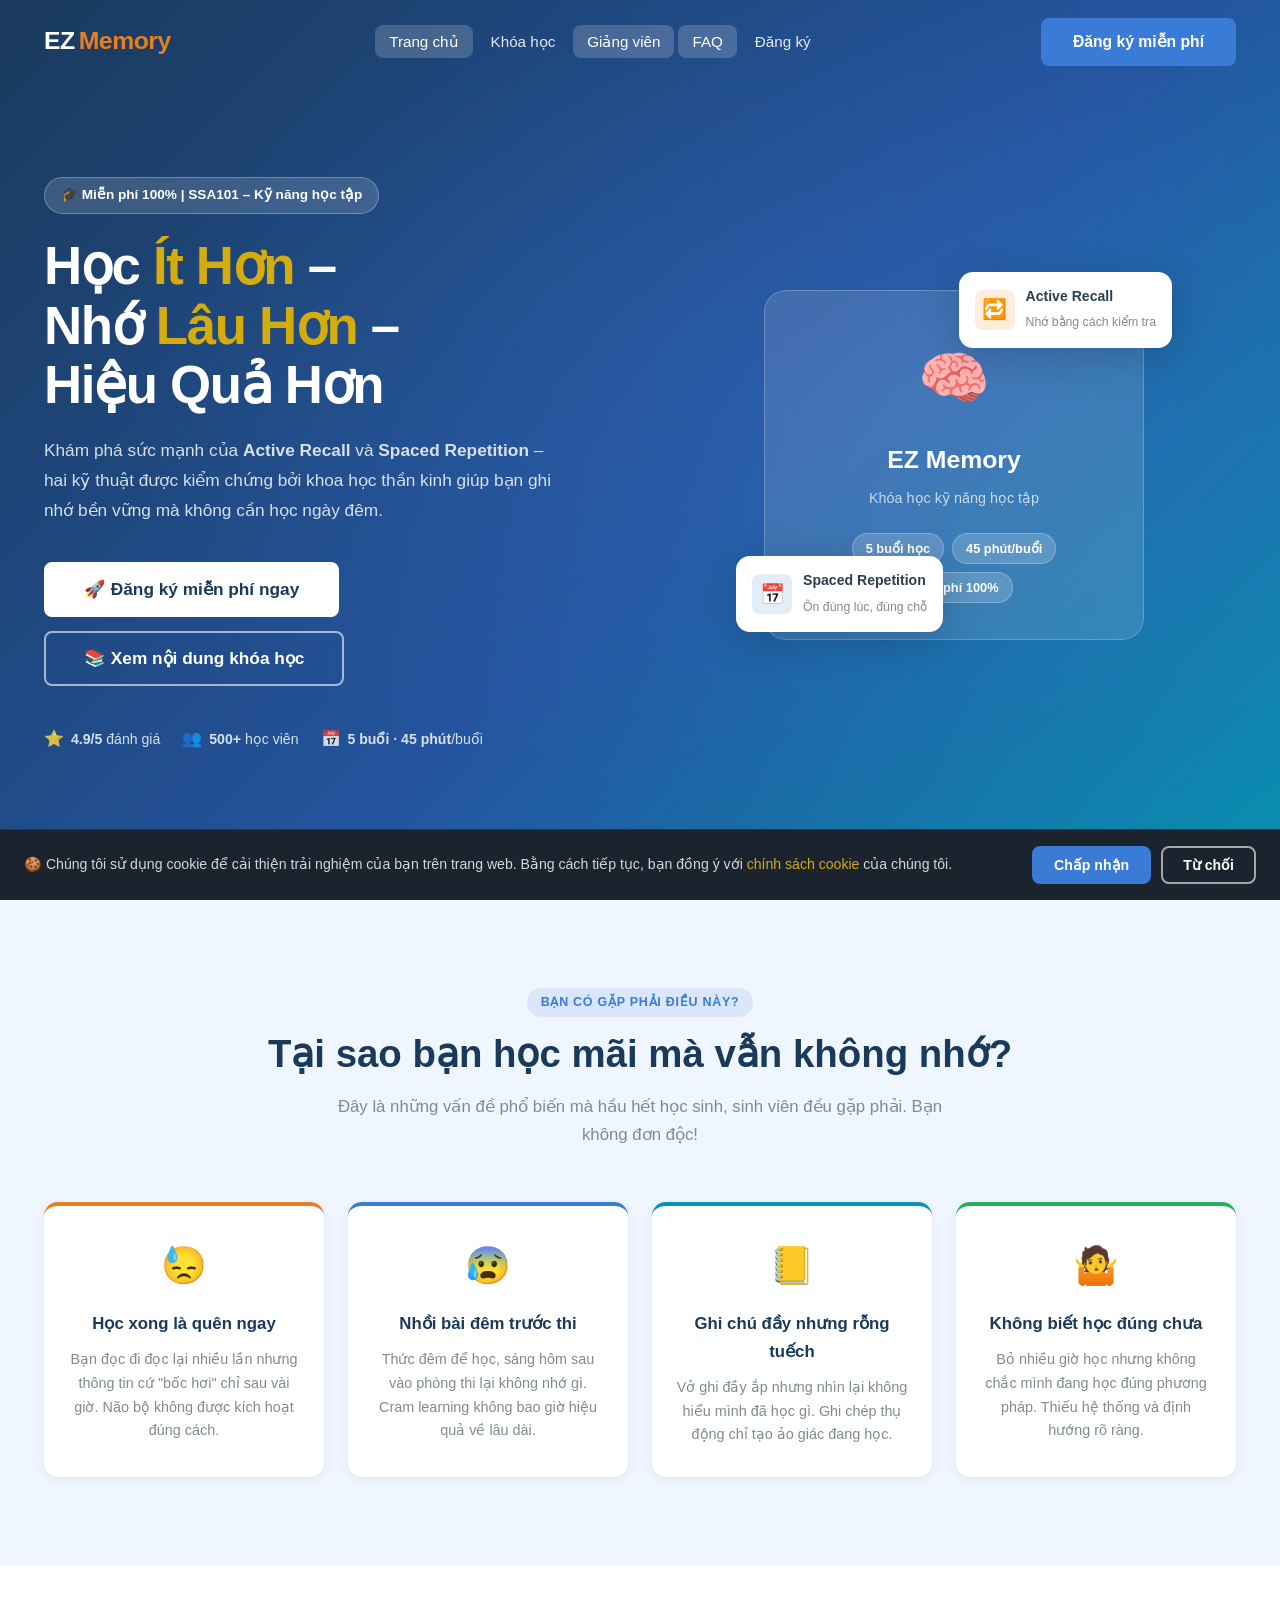
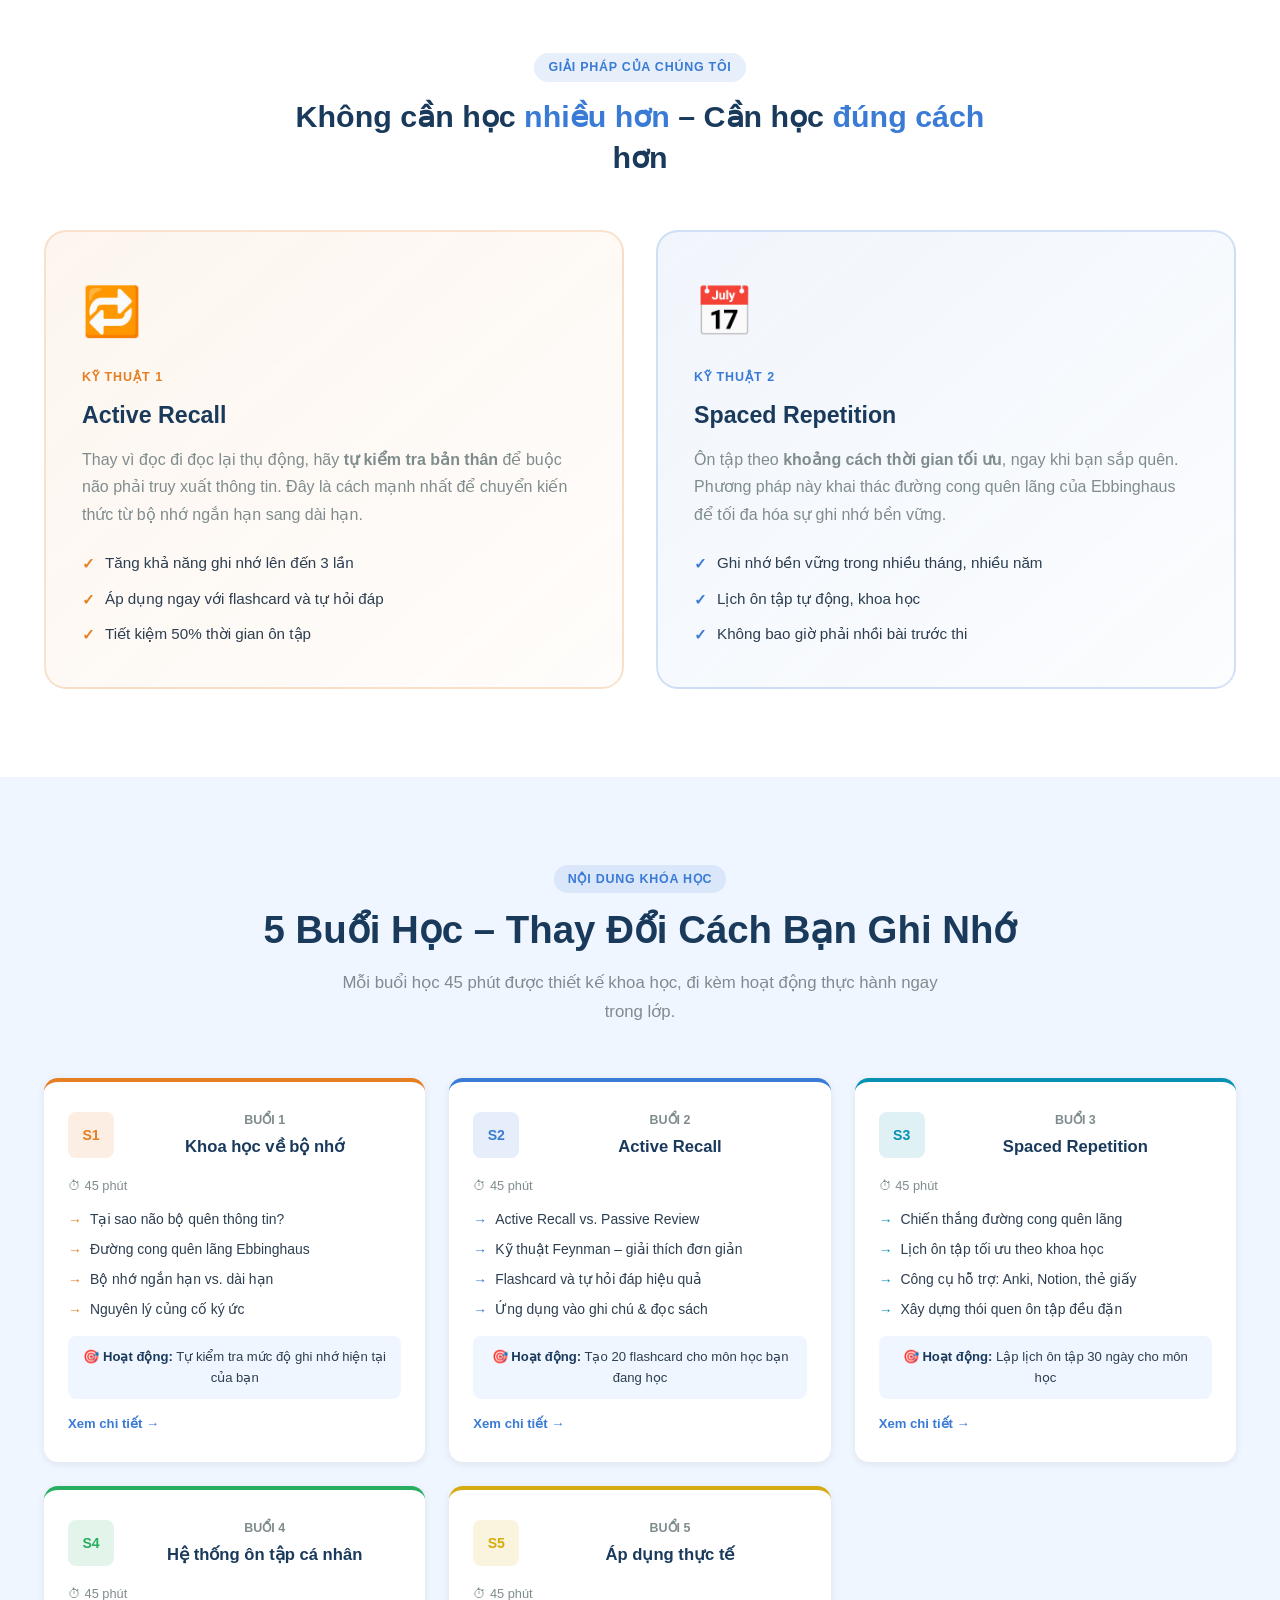
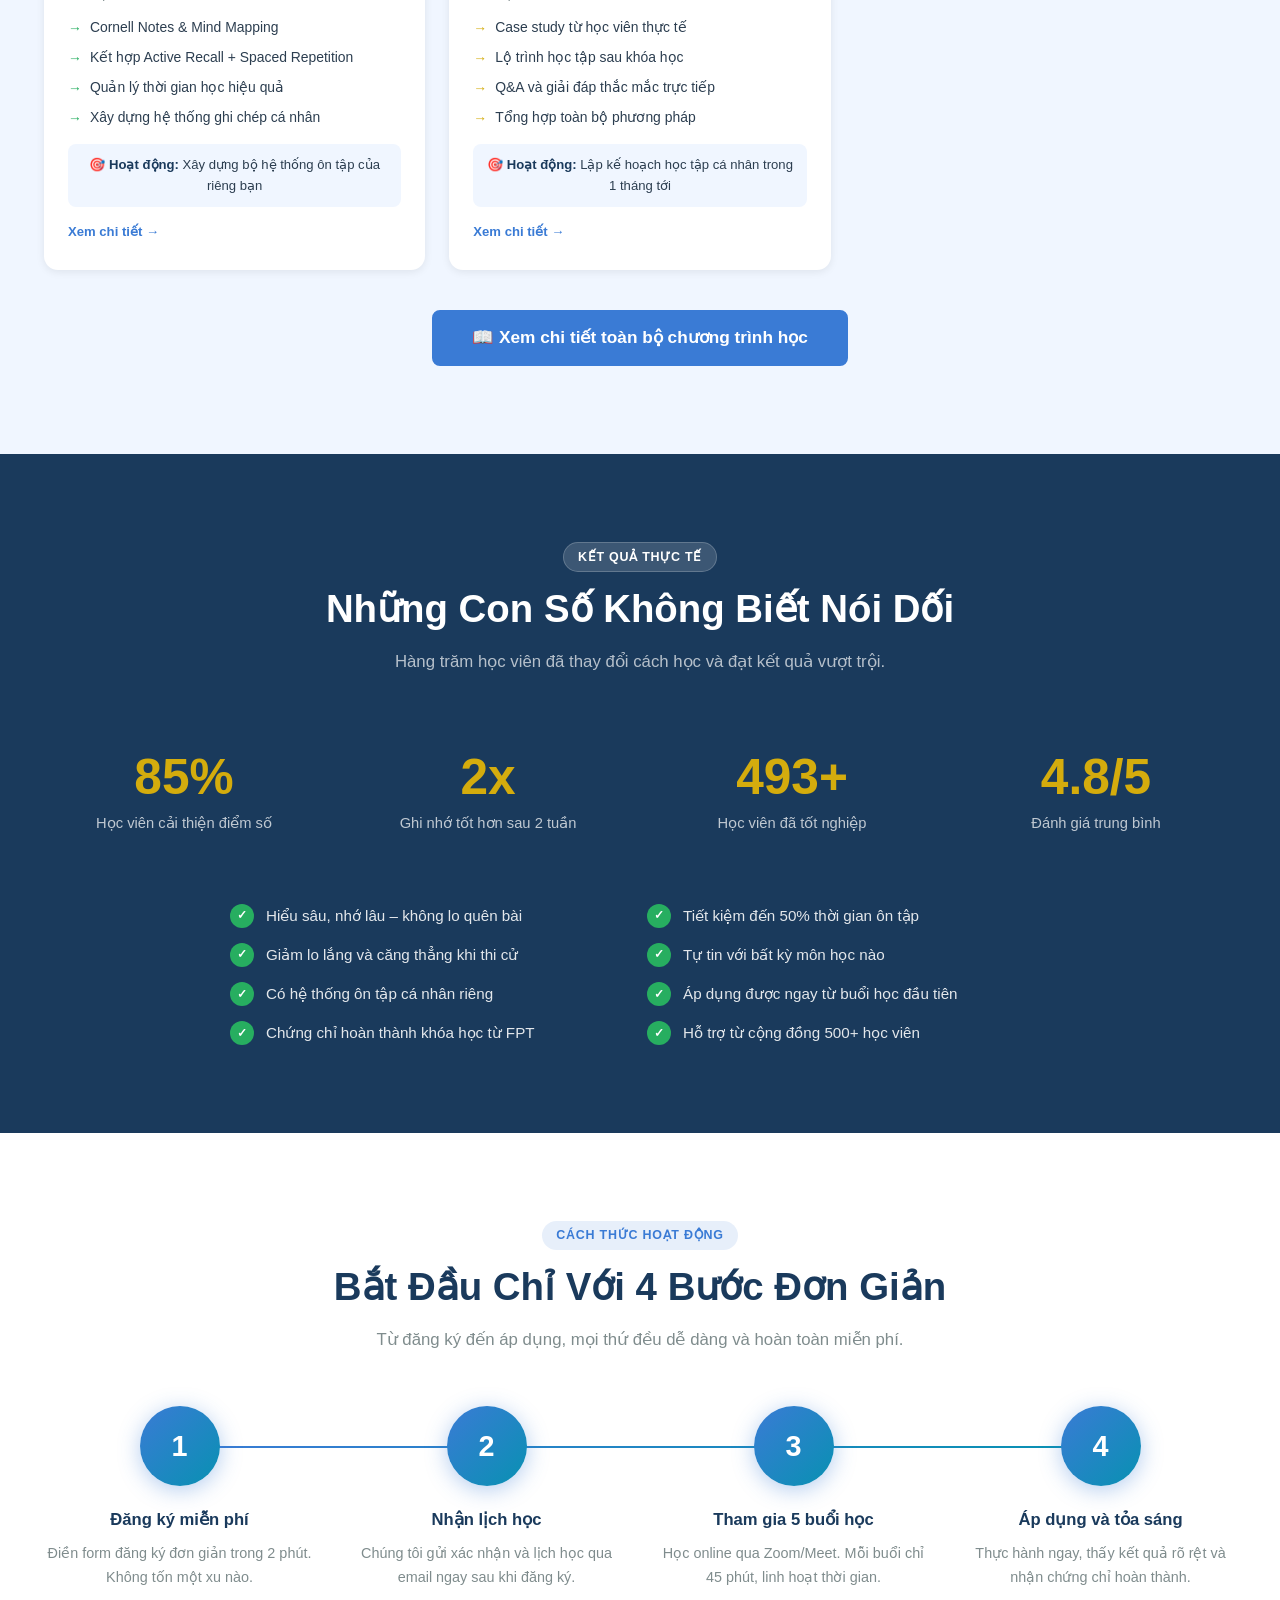
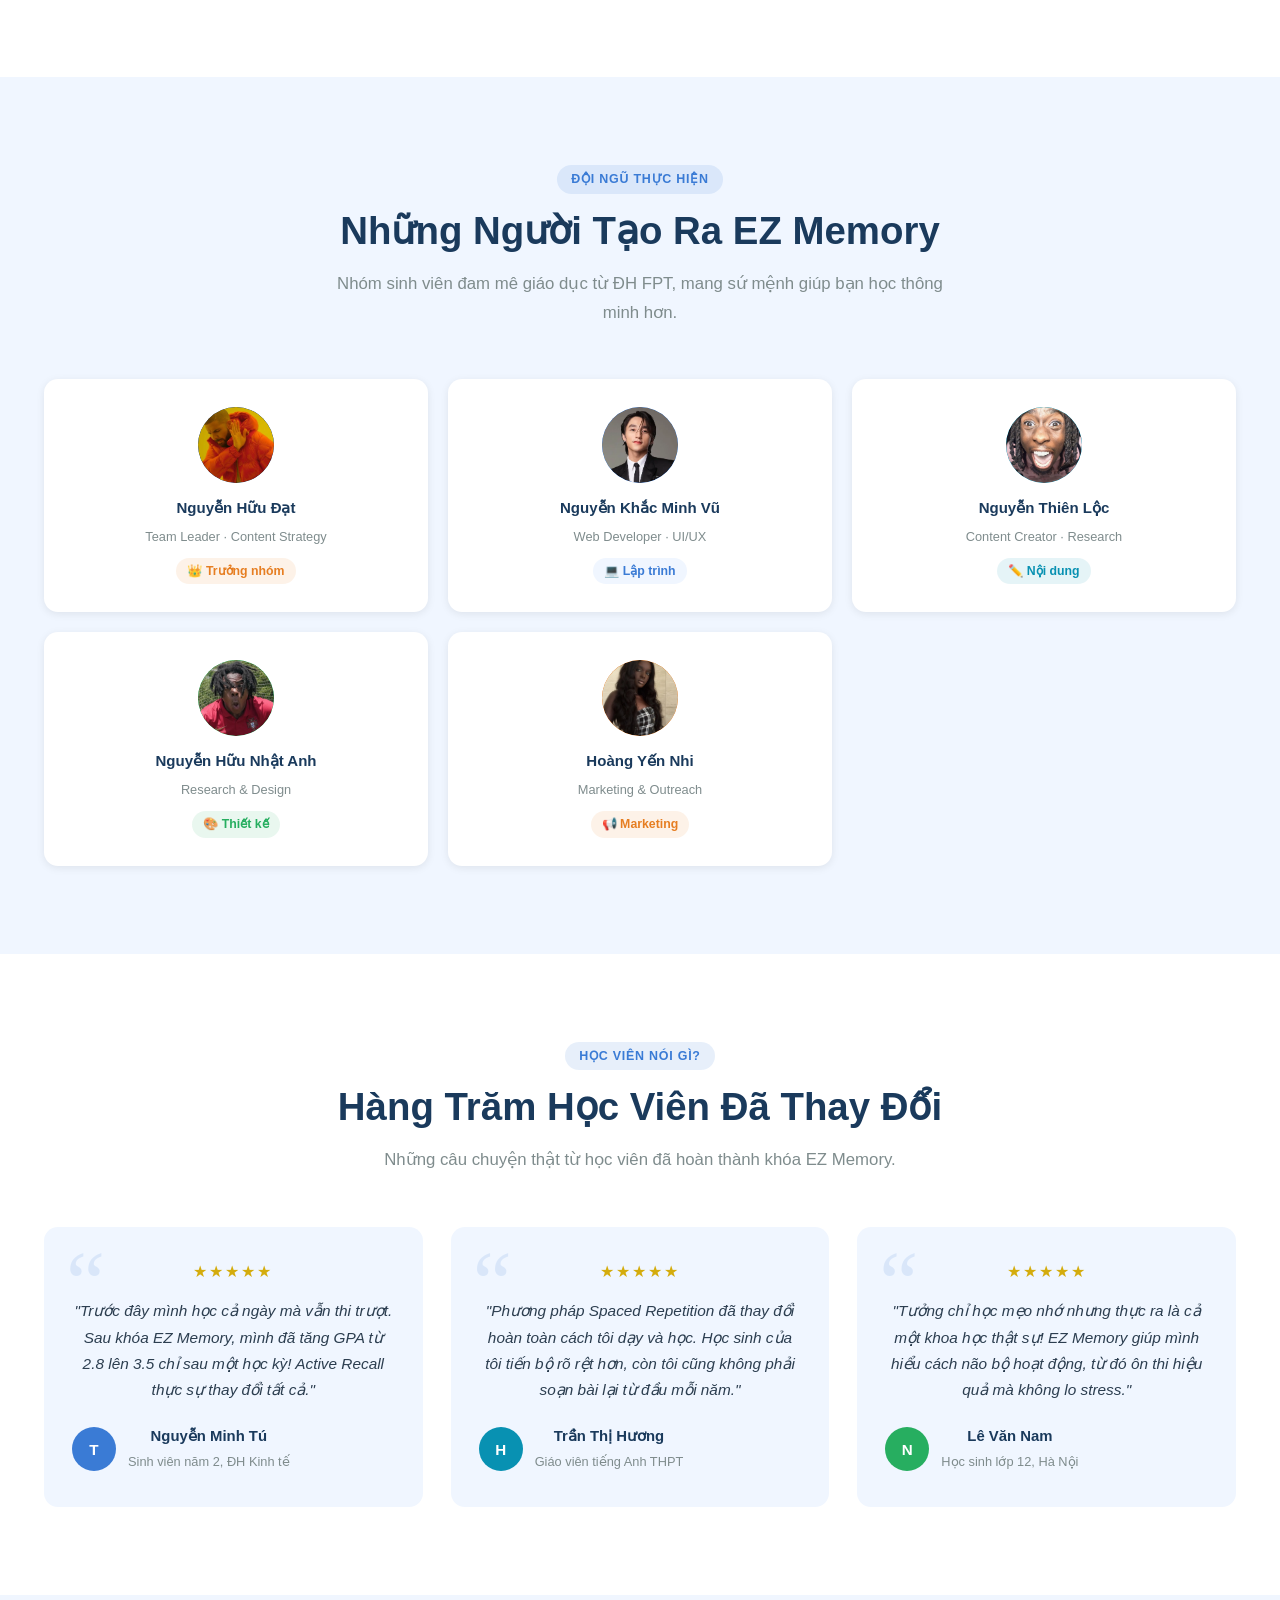
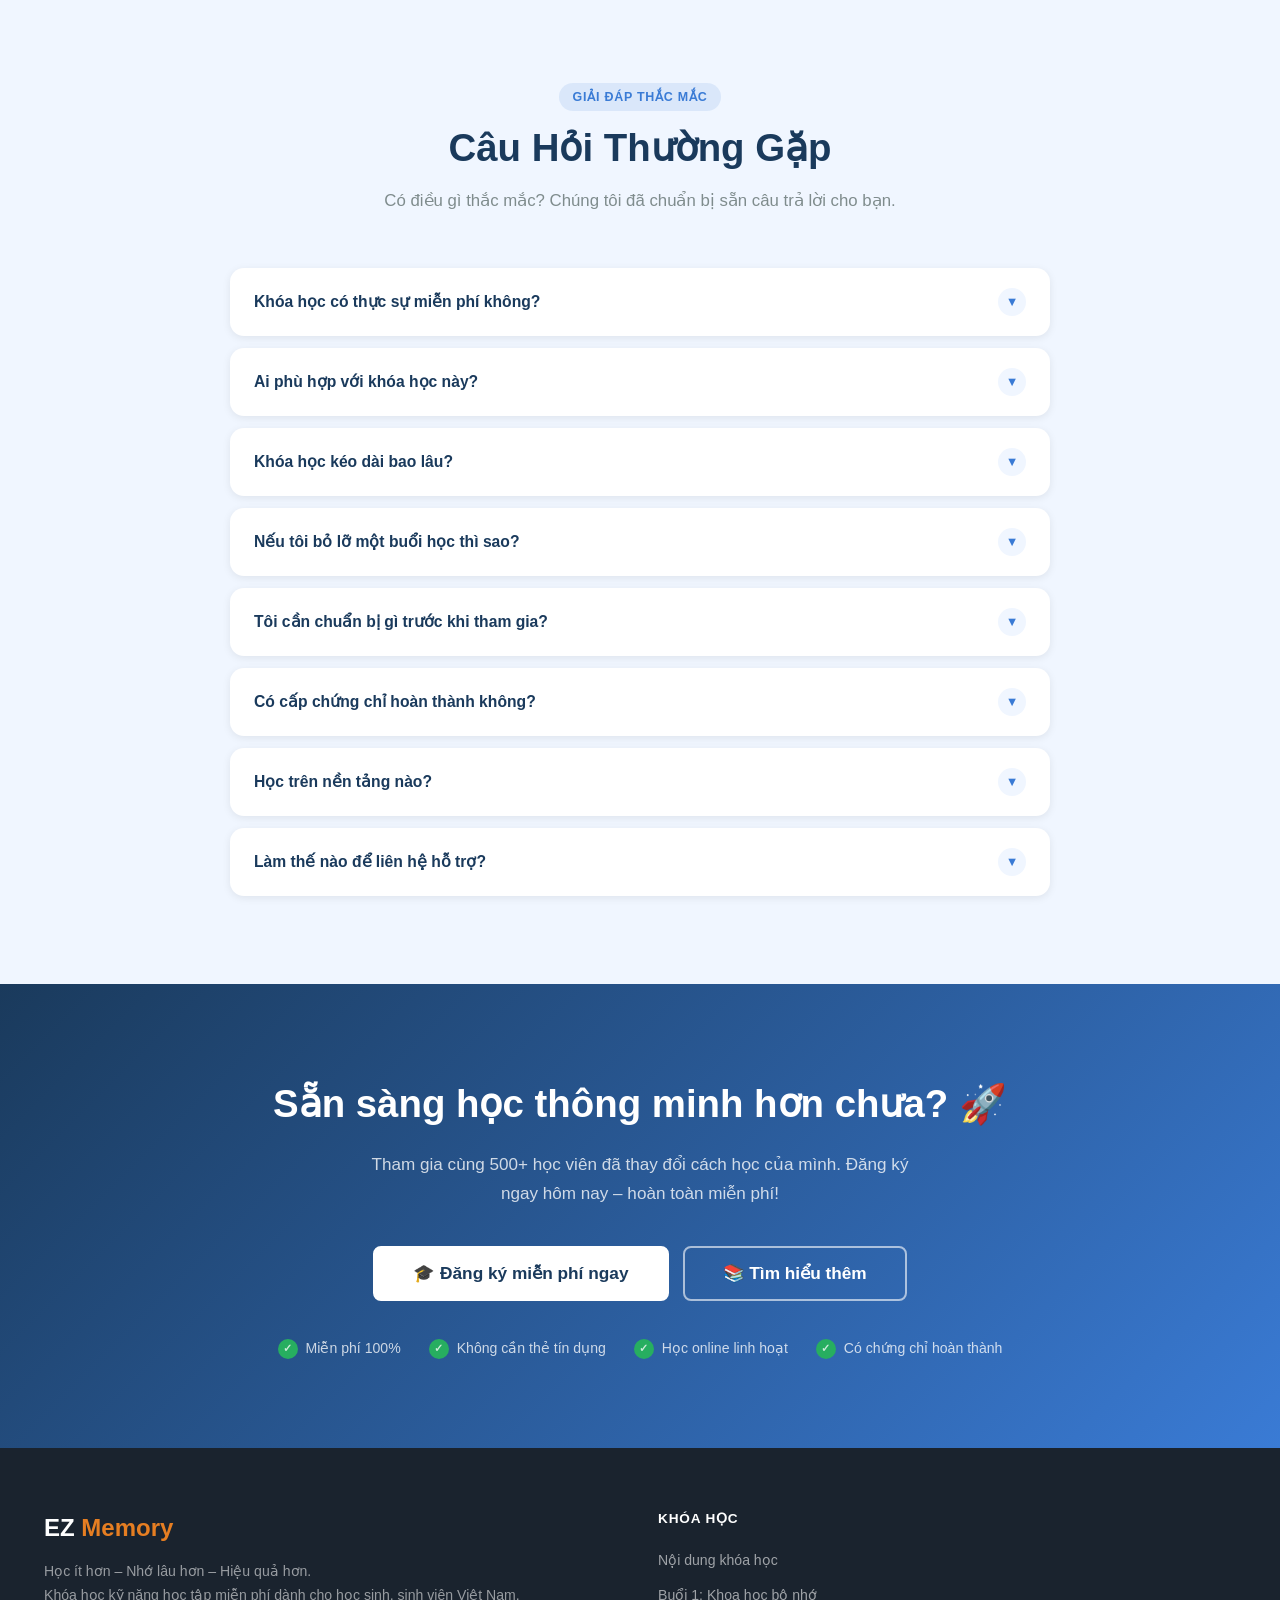
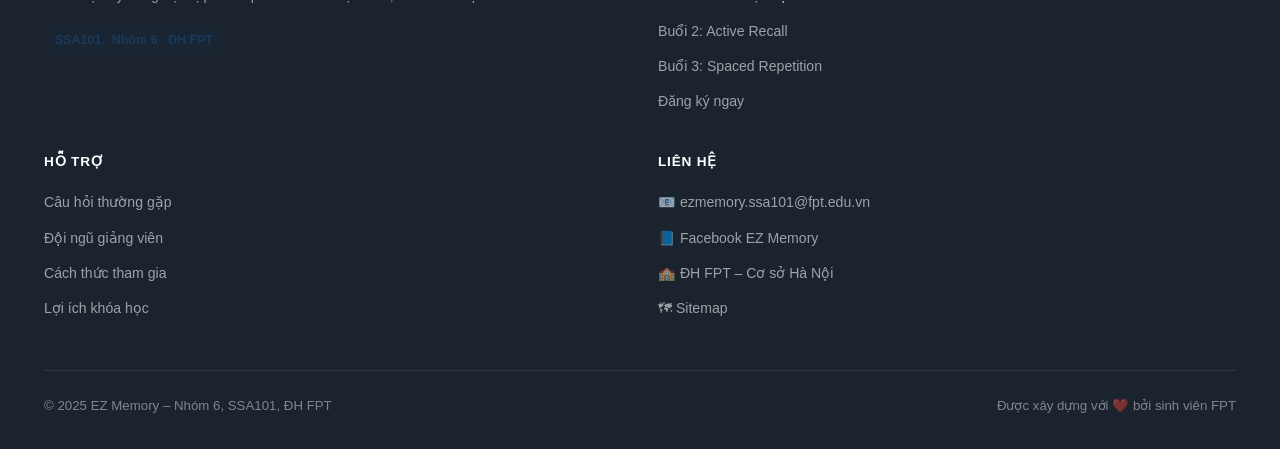
==== commit 4700d905: "feat: replace inline navbar with js/navbar.js injection in all 3 pages - index.html: remove navbar b" ====
--- a/index.html
+++ b/index.html
@@ -70,31 +70,9 @@
 </head>
 <body>
 
-<!-- ============================================================
-     NAVBAR
-     ============================================================ -->
-<header>
-  <nav class="navbar" id="navbar" role="navigation" aria-label="Điều hướng chính">
-    <div class="container">
-      <div class="navbar__inner">
-        <a href="index.html" class="navbar__logo" aria-label="EZ Memory – Trang chủ">
-          EZ <span class="logo-accent">Memory</span>
-        </a>
-        <ul class="navbar__nav" id="navbar-nav" role="list">
-          <li role="listitem"><a href="index.html"    class="navbar__link" aria-label="Trang chủ">Trang chủ</a></li>
-          <li role="listitem"><a href="khoa-hoc.html" class="navbar__link" aria-label="Khóa học">Khóa học</a></li>
-          <li role="listitem"><a href="#giang-vien"   class="navbar__link" aria-label="Giảng viên">Giảng viên</a></li>
-          <li role="listitem"><a href="#faq"          class="navbar__link" aria-label="FAQ">FAQ</a></li>
-          <li role="listitem"><a href="dang-ky.html"  class="navbar__link" aria-label="Đăng ký">Đăng ký</a></li>
-        </ul>
-        <a href="dang-ky.html" class="btn btn-primary navbar__cta" aria-label="Đăng ký miễn phí">Đăng ký miễn phí</a>
-        <button class="navbar__toggle" id="nav-toggle" aria-label="Mở menu" aria-expanded="false" aria-controls="navbar-nav">
-          <span></span><span></span><span></span>
-        </button>
-      </div>
-    </div>
-  </nav>
-</header>
+<!-- Navbar injected by js/navbar.js -->
+<header></header>
+<script src="js/navbar.js"></script>
 
 <main>
 
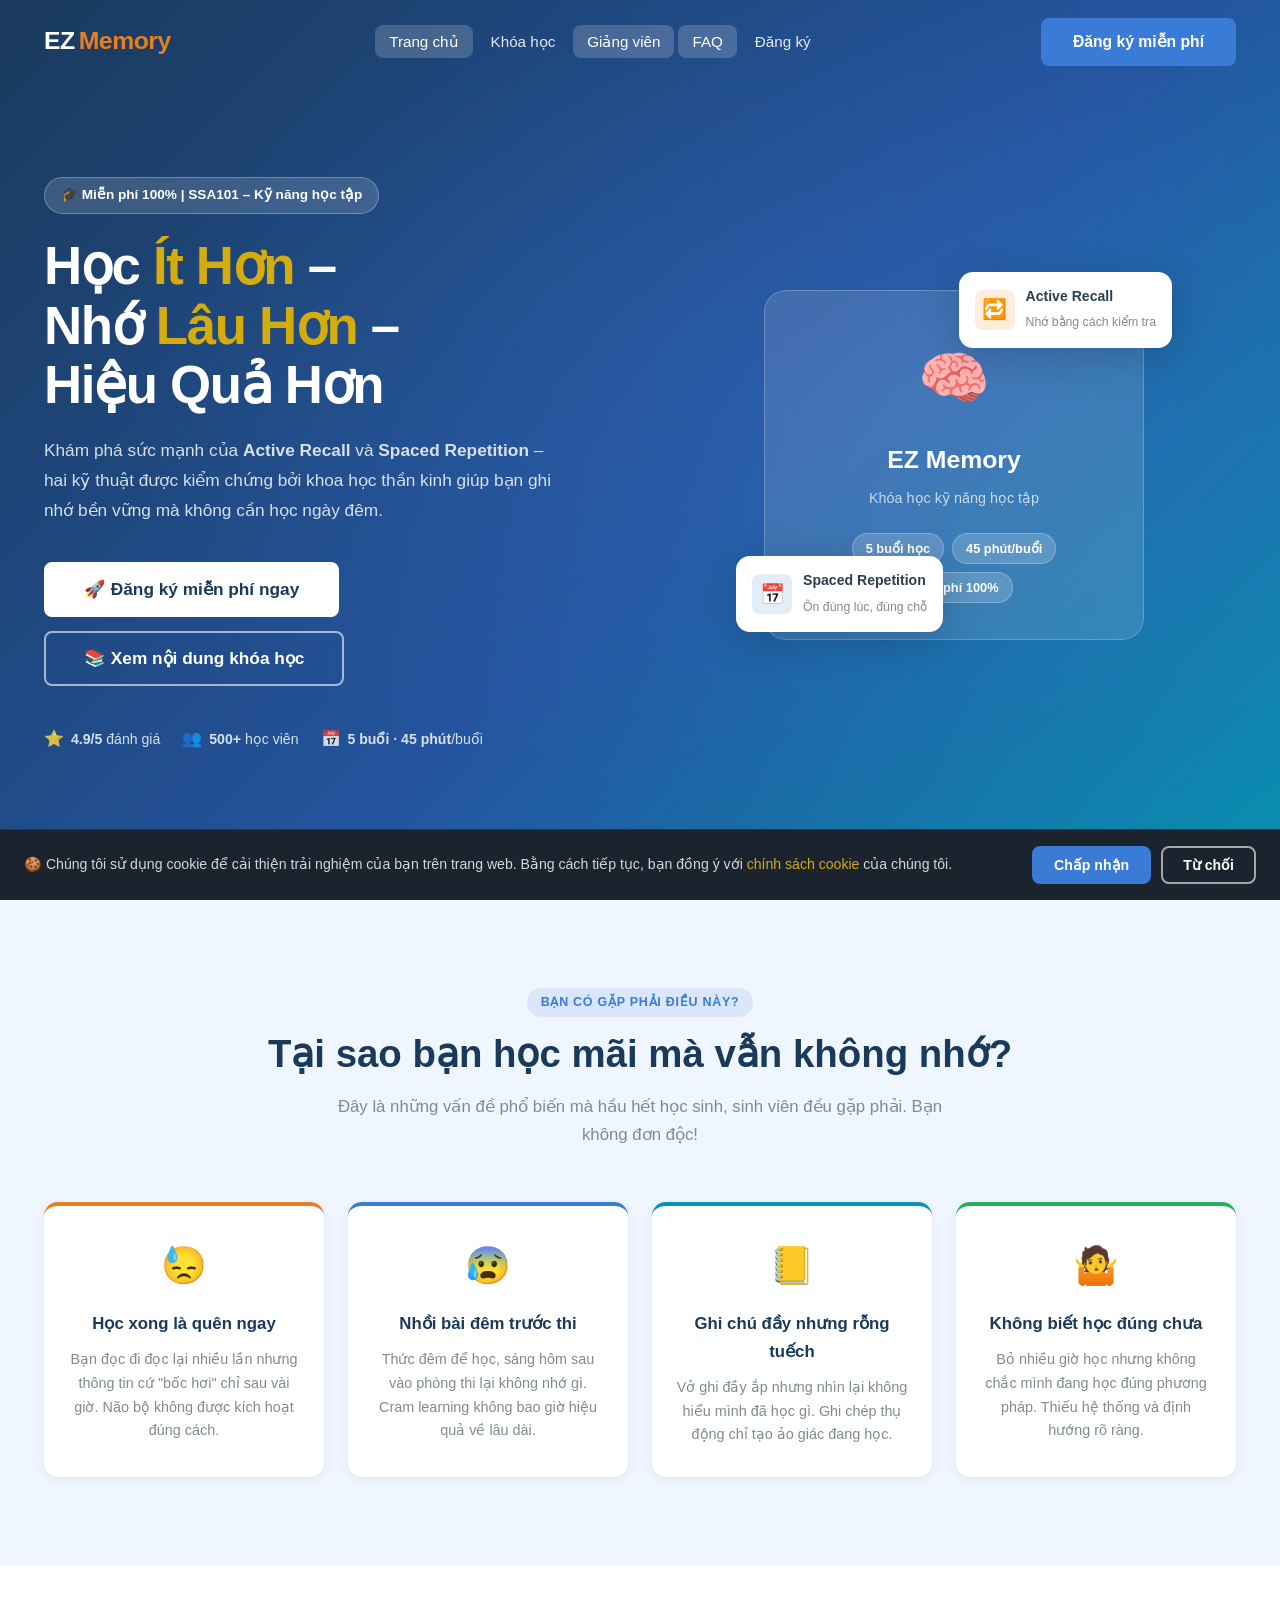
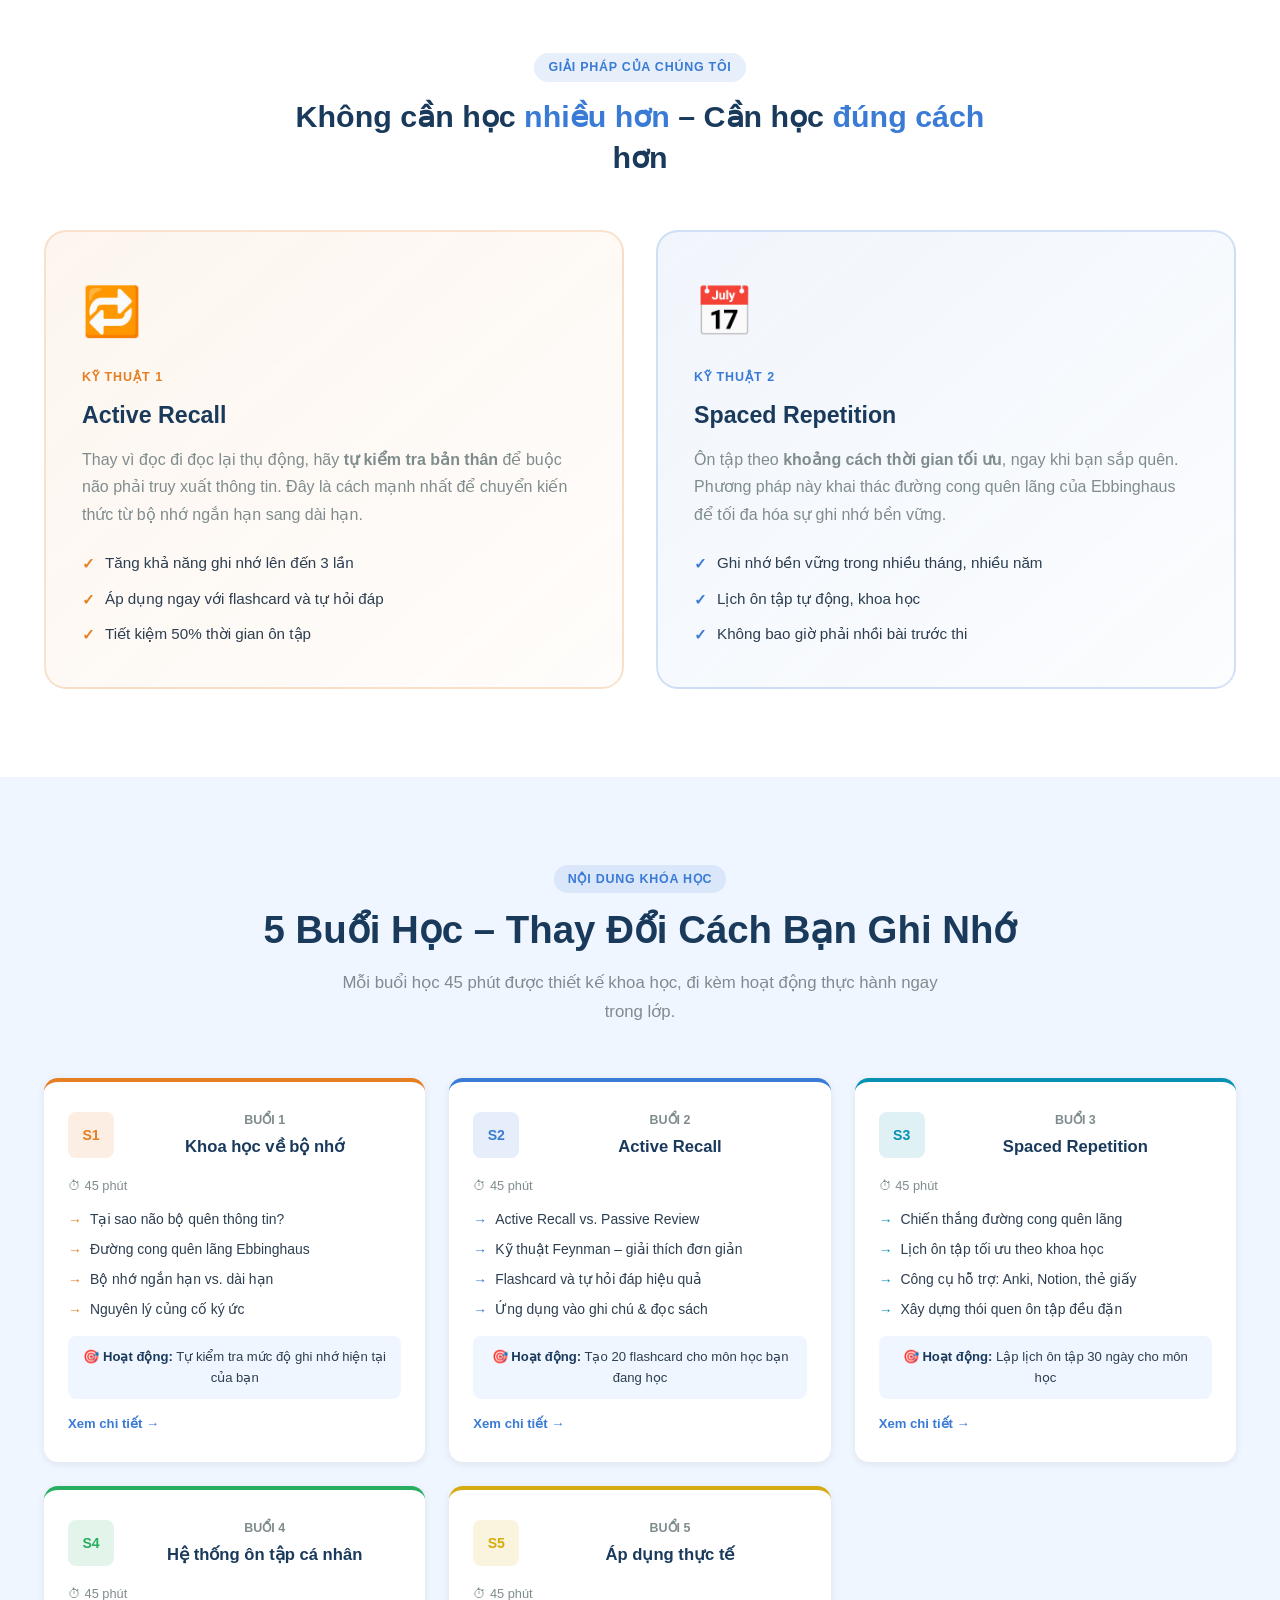
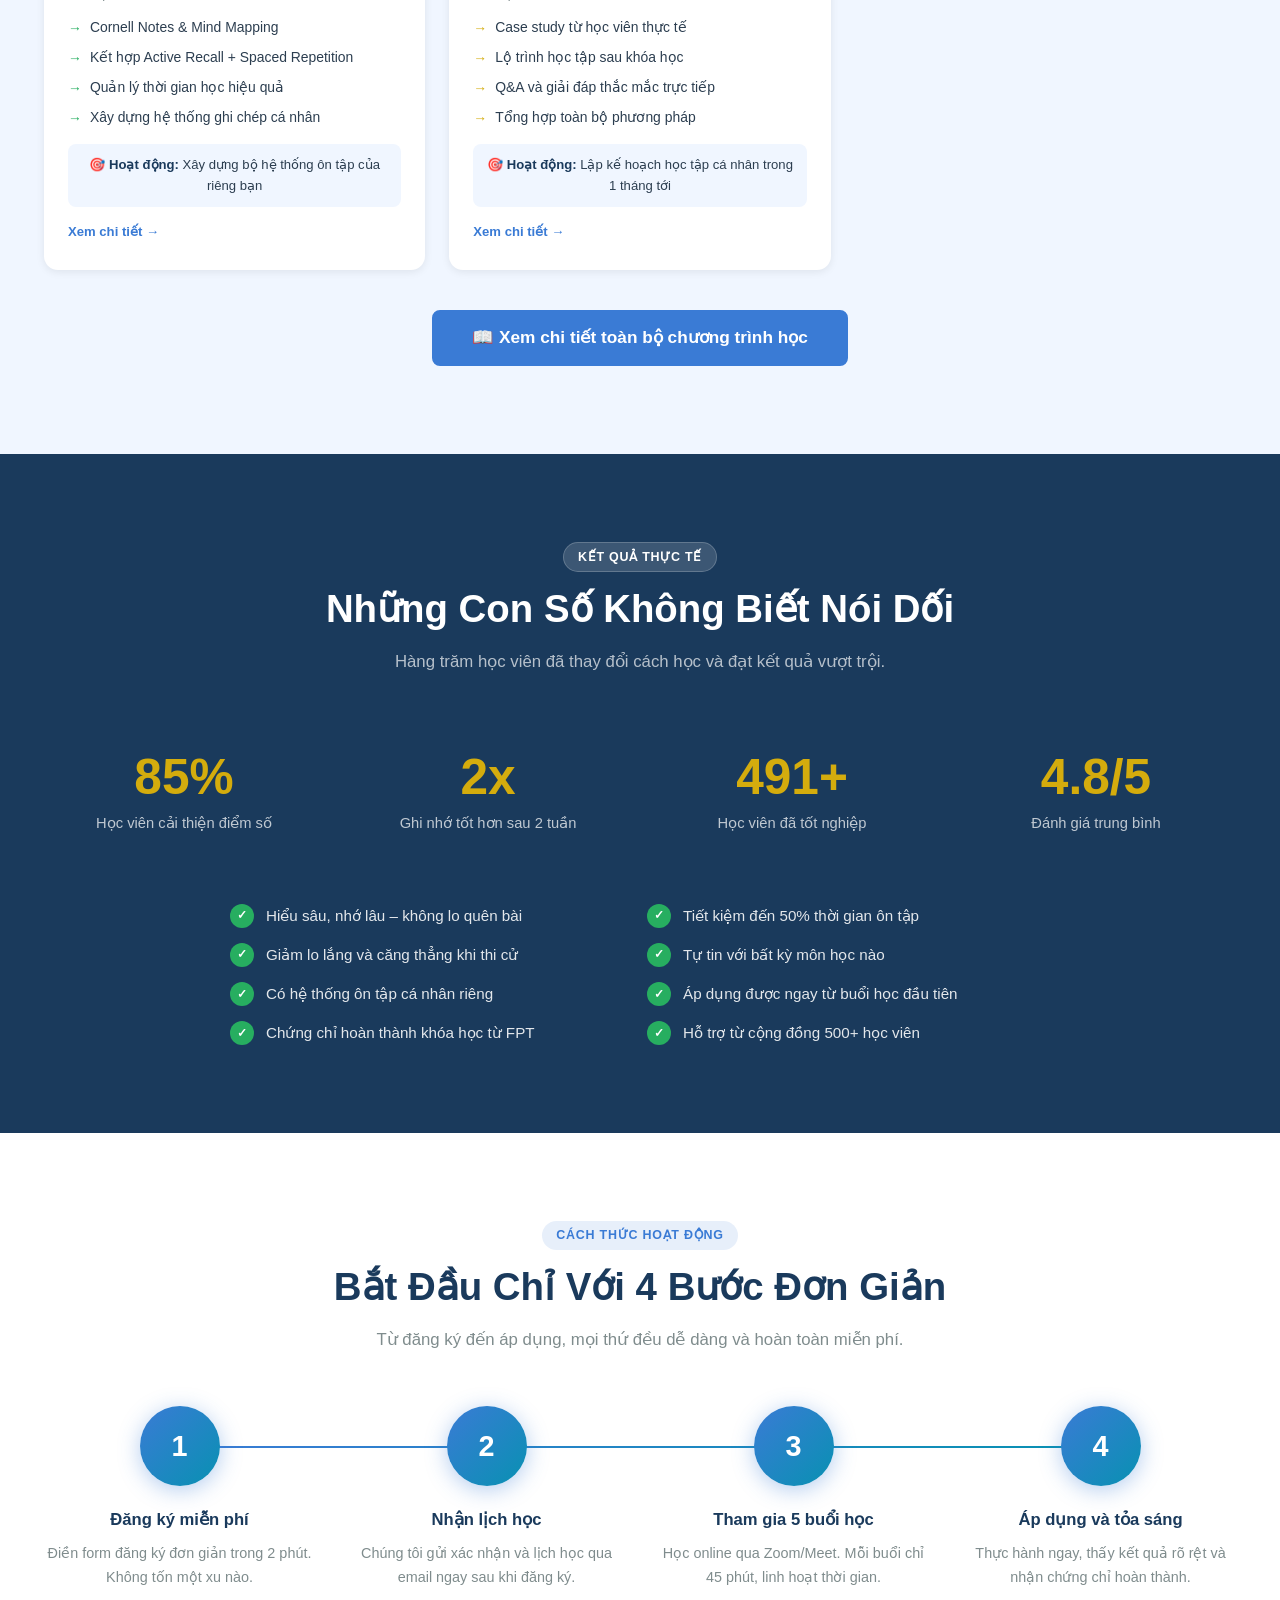
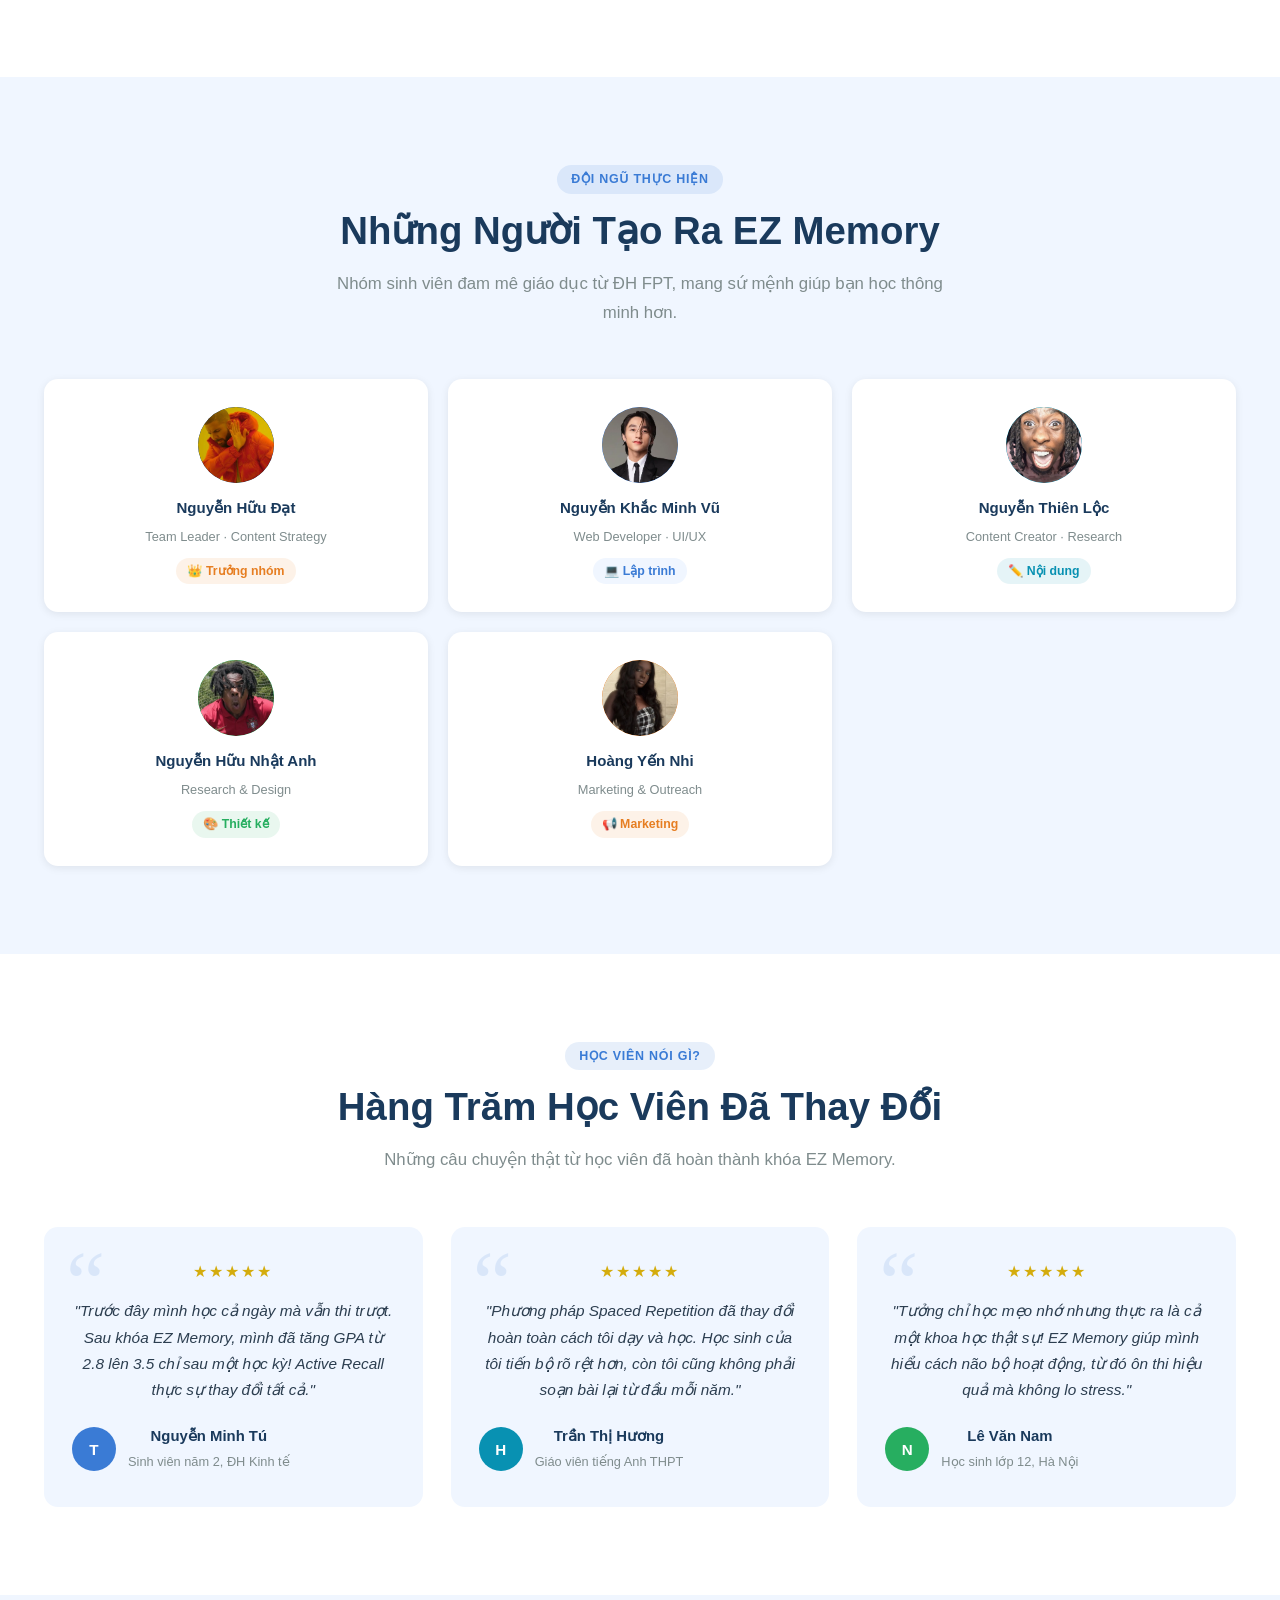
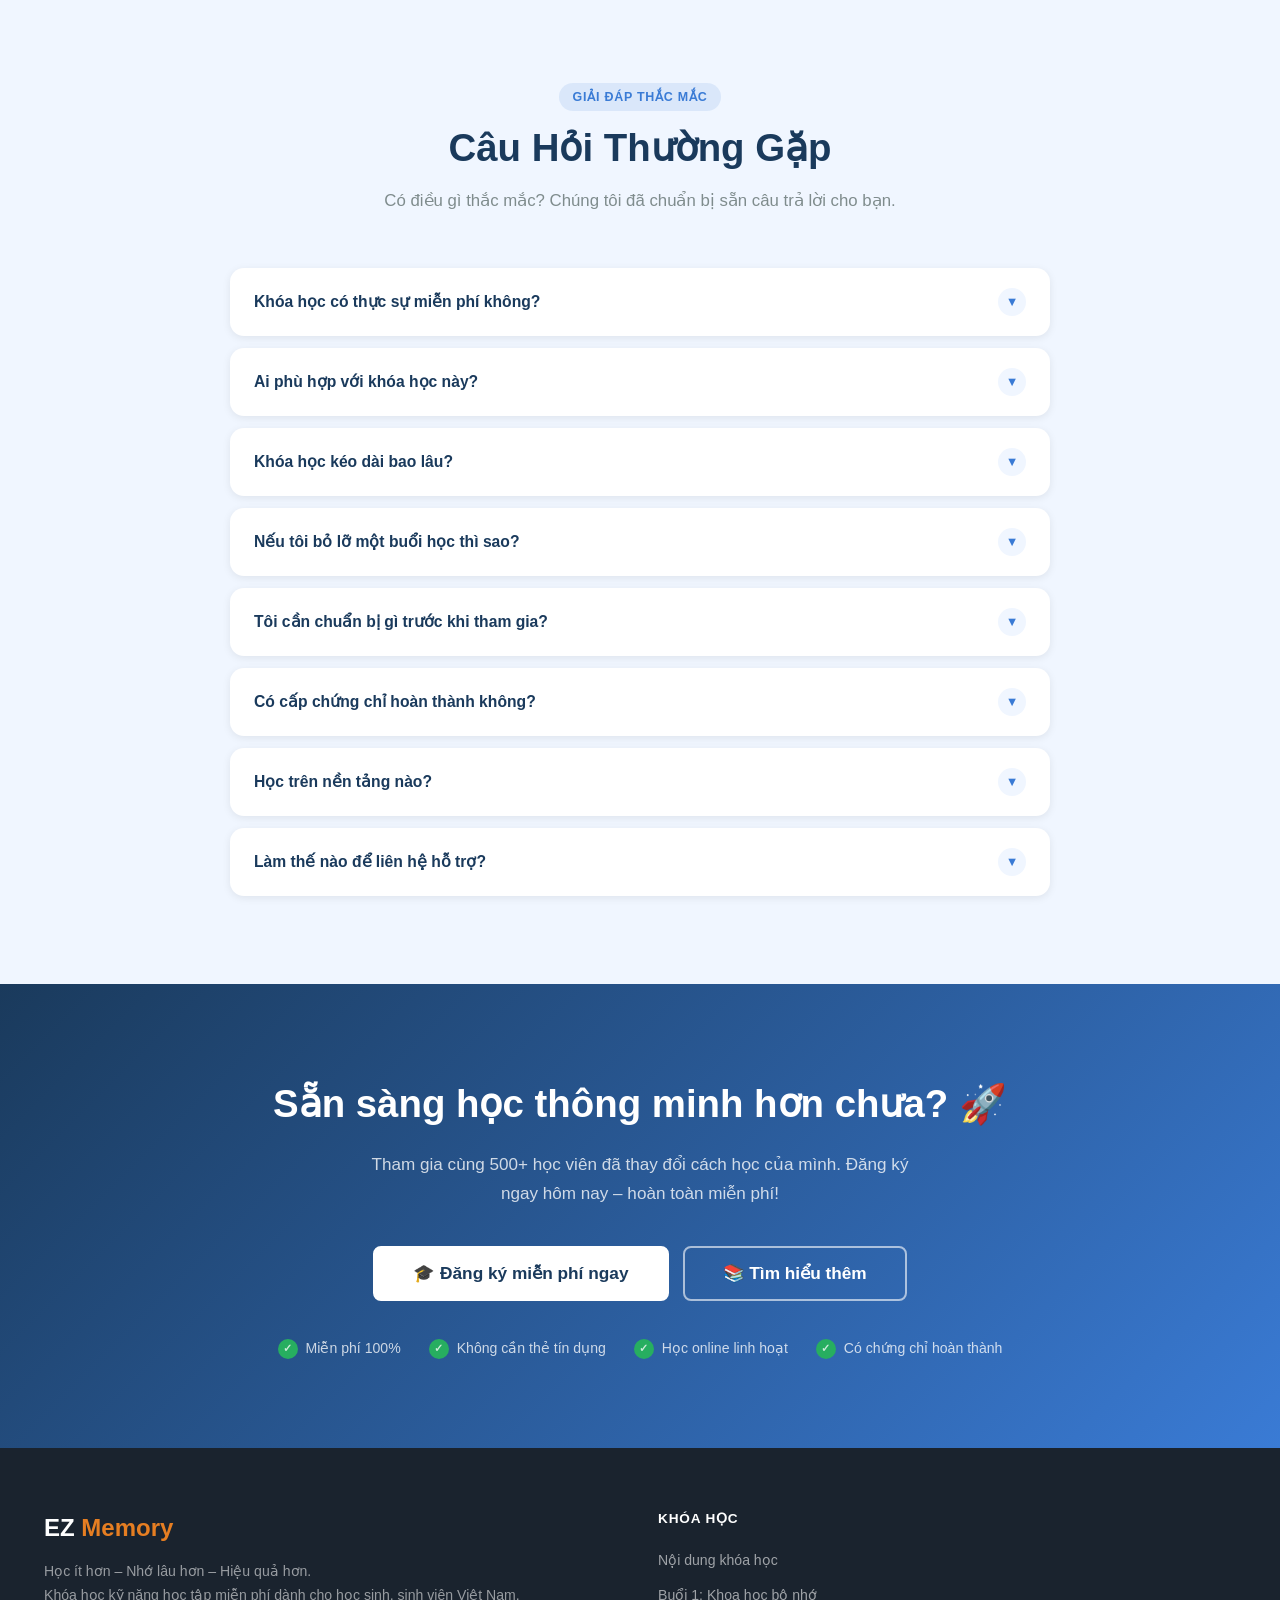
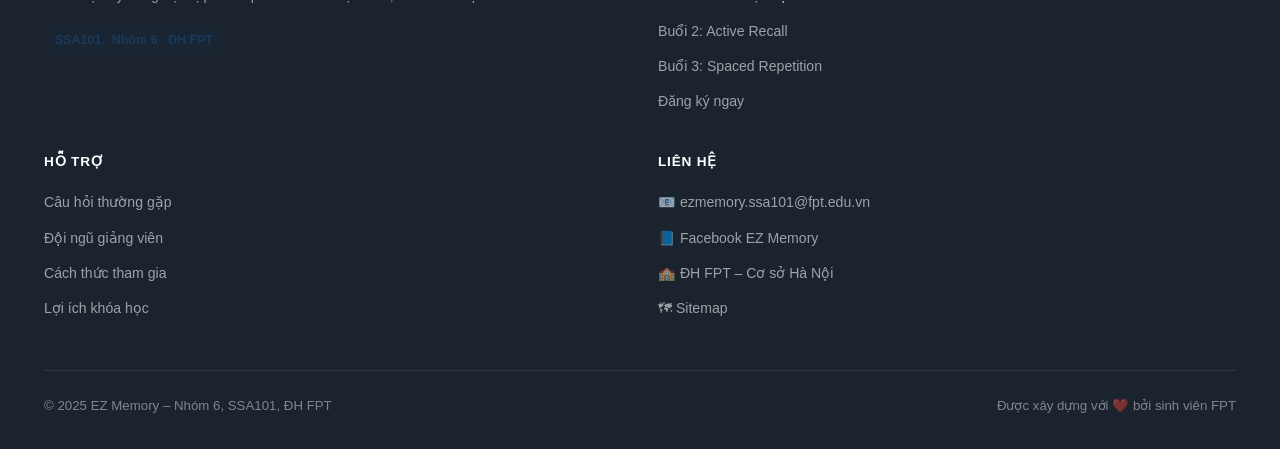
==== commit c810a5ec: "fix: add rel=shortcut icon fallback for favicon compatibility Co-authored-by: Copilot <223556219+Cop" ====
--- a/index.html
+++ b/index.html
@@ -1,4 +1,4 @@
-<!DOCTYPE html>
+﻿<!DOCTYPE html>
 <html lang="vi">
 <head>
   <meta charset="UTF-8">
@@ -66,6 +66,7 @@
   </script>
 
   <link rel="icon" type="image/x-icon" href="favicon.ico">
+  <link rel="shortcut icon" type="image/x-icon" href="favicon.ico">
   <link rel="stylesheet" href="css/style.css">
 </head>
 <body>
@@ -97,10 +98,10 @@
           mà không cần học ngày đêm.
         </p>
         <div class="hero__btns fade-in fade-in-delay-3">
-          <a href="dang-ky.html" class="btn btn-white btn-lg" aria-label="Đăng ký miễn phí ngay">
+          <a href="register.html" class="btn btn-white btn-lg" aria-label="Đăng ký miễn phí ngay">
             🚀 Đăng ký miễn phí ngay
           </a>
-          <a href="khoa-hoc.html" class="btn btn-outline-white btn-lg" aria-label="Xem nội dung khóa học">
+          <a href="courses.html" class="btn btn-outline-white btn-lg" aria-label="Xem nội dung khóa học">
             📚 Xem nội dung khóa học
           </a>
         </div>
@@ -264,7 +265,7 @@
         <div class="session-card__activity">
           <strong>🎯 Hoạt động:</strong> Tự kiểm tra mức độ ghi nhớ hiện tại của bạn
         </div>
-        <a href="khoa-hoc.html" class="session-card__link" aria-label="Xem chi tiết buổi 1">
+        <a href="courses.html" class="session-card__link" aria-label="Xem chi tiết buổi 1">
           Xem chi tiết →
         </a>
       </div>
@@ -287,7 +288,7 @@
         <div class="session-card__activity">
           <strong>🎯 Hoạt động:</strong> Tạo 20 flashcard cho môn học bạn đang học
         </div>
-        <a href="khoa-hoc.html" class="session-card__link" aria-label="Xem chi tiết buổi 2">
+        <a href="courses.html" class="session-card__link" aria-label="Xem chi tiết buổi 2">
           Xem chi tiết →
         </a>
       </div>
@@ -310,7 +311,7 @@
         <div class="session-card__activity">
           <strong>🎯 Hoạt động:</strong> Lập lịch ôn tập 30 ngày cho môn học
         </div>
-        <a href="khoa-hoc.html" class="session-card__link" aria-label="Xem chi tiết buổi 3">
+        <a href="courses.html" class="session-card__link" aria-label="Xem chi tiết buổi 3">
           Xem chi tiết →
         </a>
       </div>
@@ -333,7 +334,7 @@
         <div class="session-card__activity">
           <strong>🎯 Hoạt động:</strong> Xây dựng bộ hệ thống ôn tập của riêng bạn
         </div>
-        <a href="khoa-hoc.html" class="session-card__link" aria-label="Xem chi tiết buổi 4">
+        <a href="courses.html" class="session-card__link" aria-label="Xem chi tiết buổi 4">
           Xem chi tiết →
         </a>
       </div>
@@ -356,14 +357,14 @@
         <div class="session-card__activity">
           <strong>🎯 Hoạt động:</strong> Lập kế hoạch học tập cá nhân trong 1 tháng tới
         </div>
-        <a href="khoa-hoc.html" class="session-card__link" aria-label="Xem chi tiết buổi 5">
+        <a href="courses.html" class="session-card__link" aria-label="Xem chi tiết buổi 5">
           Xem chi tiết →
         </a>
       </div>
 
     </div>
     <div class="sessions__cta fade-in">
-      <a href="khoa-hoc.html" class="btn btn-primary btn-lg" aria-label="Xem chi tiết toàn bộ nội dung khóa học">
+      <a href="courses.html" class="btn btn-primary btn-lg" aria-label="Xem chi tiết toàn bộ nội dung khóa học">
         📖 Xem chi tiết toàn bộ chương trình học
       </a>
     </div>
@@ -743,10 +744,10 @@
       Đăng ký ngay hôm nay – hoàn toàn miễn phí!
     </p>
     <div class="cta-section__btns fade-in fade-in-delay-2">
-      <a href="dang-ky.html" class="btn btn-white btn-lg" aria-label="Đăng ký miễn phí ngay">
+      <a href="register.html" class="btn btn-white btn-lg" aria-label="Đăng ký miễn phí ngay">
         🎓 Đăng ký miễn phí ngay
       </a>
-      <a href="khoa-hoc.html" class="btn btn-outline-white btn-lg" aria-label="Tìm hiểu thêm về khóa học">
+      <a href="courses.html" class="btn btn-outline-white btn-lg" aria-label="Tìm hiểu thêm về khóa học">
         📚 Tìm hiểu thêm
       </a>
     </div>
@@ -780,11 +781,11 @@
       <div>
         <p class="footer__heading">Khóa học</p>
         <ul class="footer__links" role="list">
-          <li><a href="khoa-hoc.html" class="footer__link">Nội dung khóa học</a></li>
-          <li><a href="khoa-hoc.html#buoi-1" class="footer__link">Buổi 1: Khoa học bộ nhớ</a></li>
-          <li><a href="khoa-hoc.html#buoi-2" class="footer__link">Buổi 2: Active Recall</a></li>
-          <li><a href="khoa-hoc.html#buoi-3" class="footer__link">Buổi 3: Spaced Repetition</a></li>
-          <li><a href="dang-ky.html" class="footer__link">Đăng ký ngay</a></li>
+          <li><a href="courses.html" class="footer__link">Nội dung khóa học</a></li>
+          <li><a href="courses.html#buoi-1" class="footer__link">Buổi 1: Khoa học bộ nhớ</a></li>
+          <li><a href="courses.html#buoi-2" class="footer__link">Buổi 2: Active Recall</a></li>
+          <li><a href="courses.html#buoi-3" class="footer__link">Buổi 3: Spaced Repetition</a></li>
+          <li><a href="register.html" class="footer__link">Đăng ký ngay</a></li>
         </ul>
       </div>
       <div>
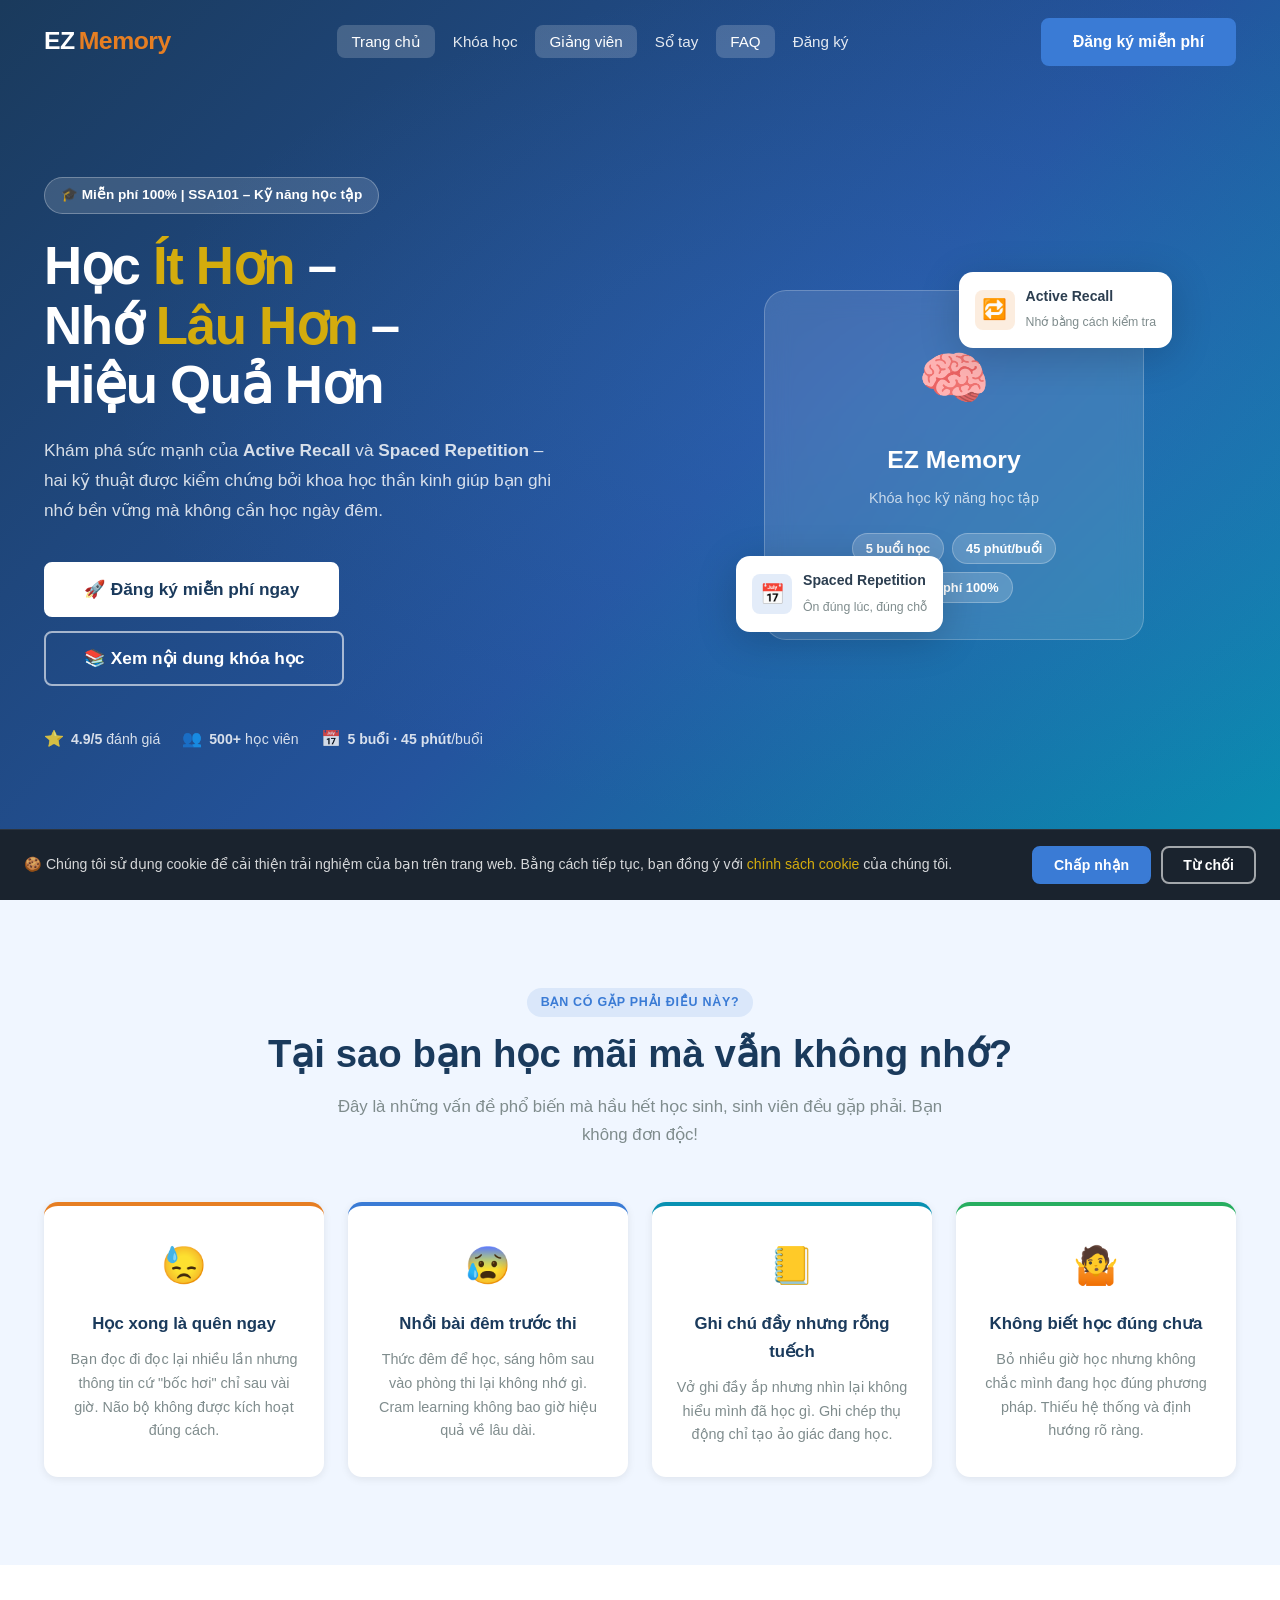
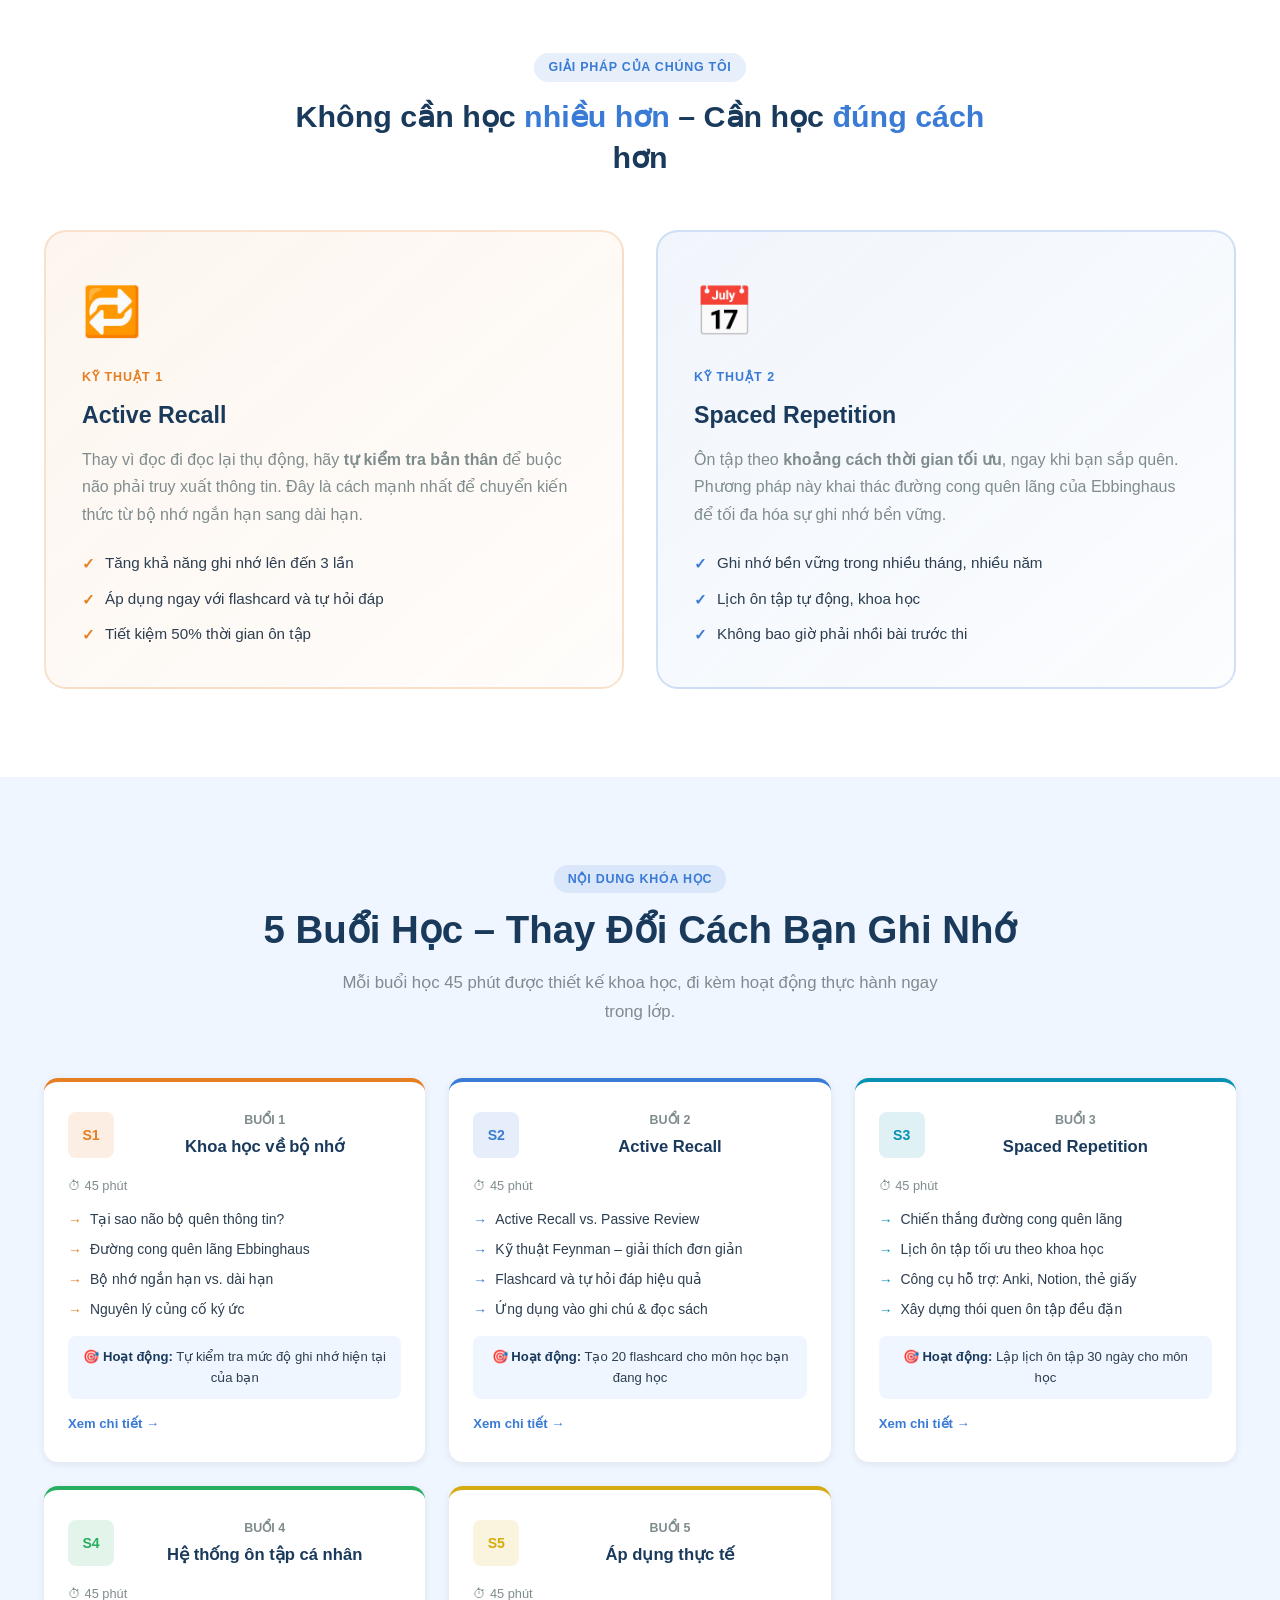
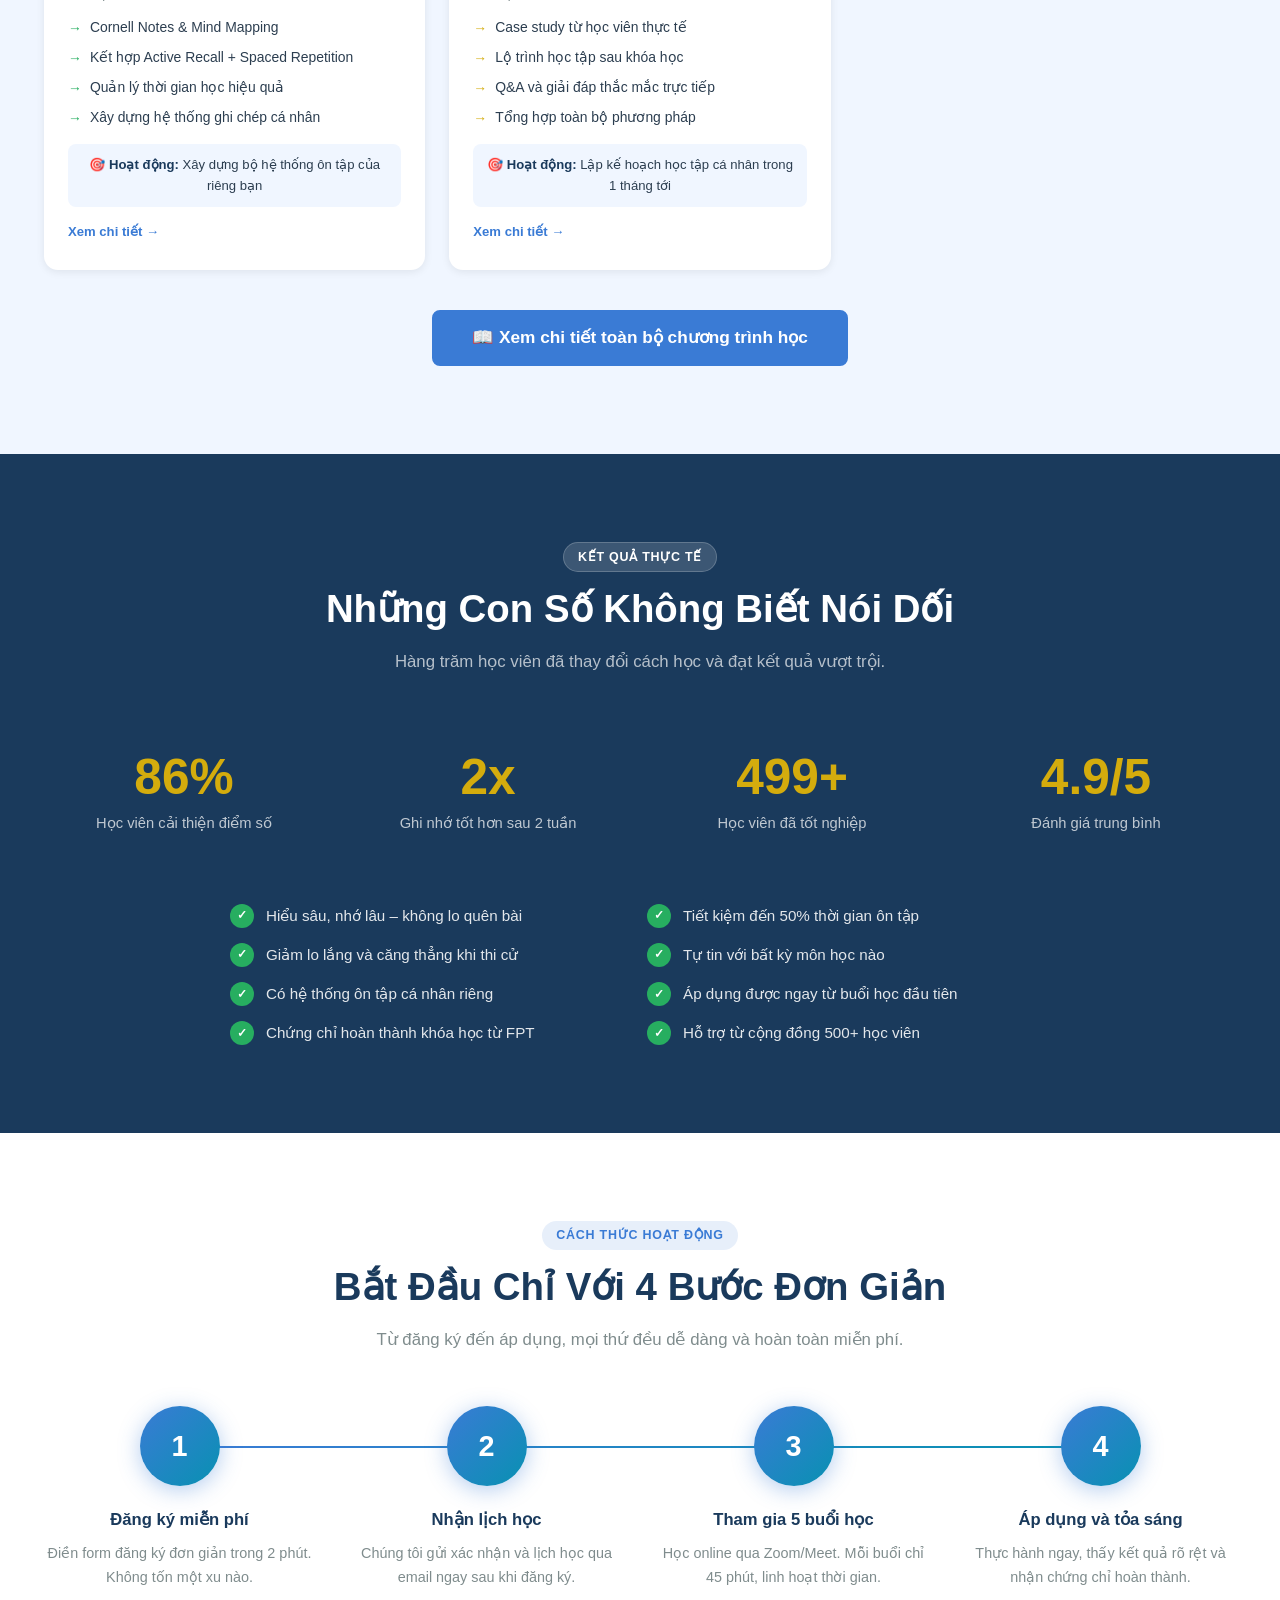
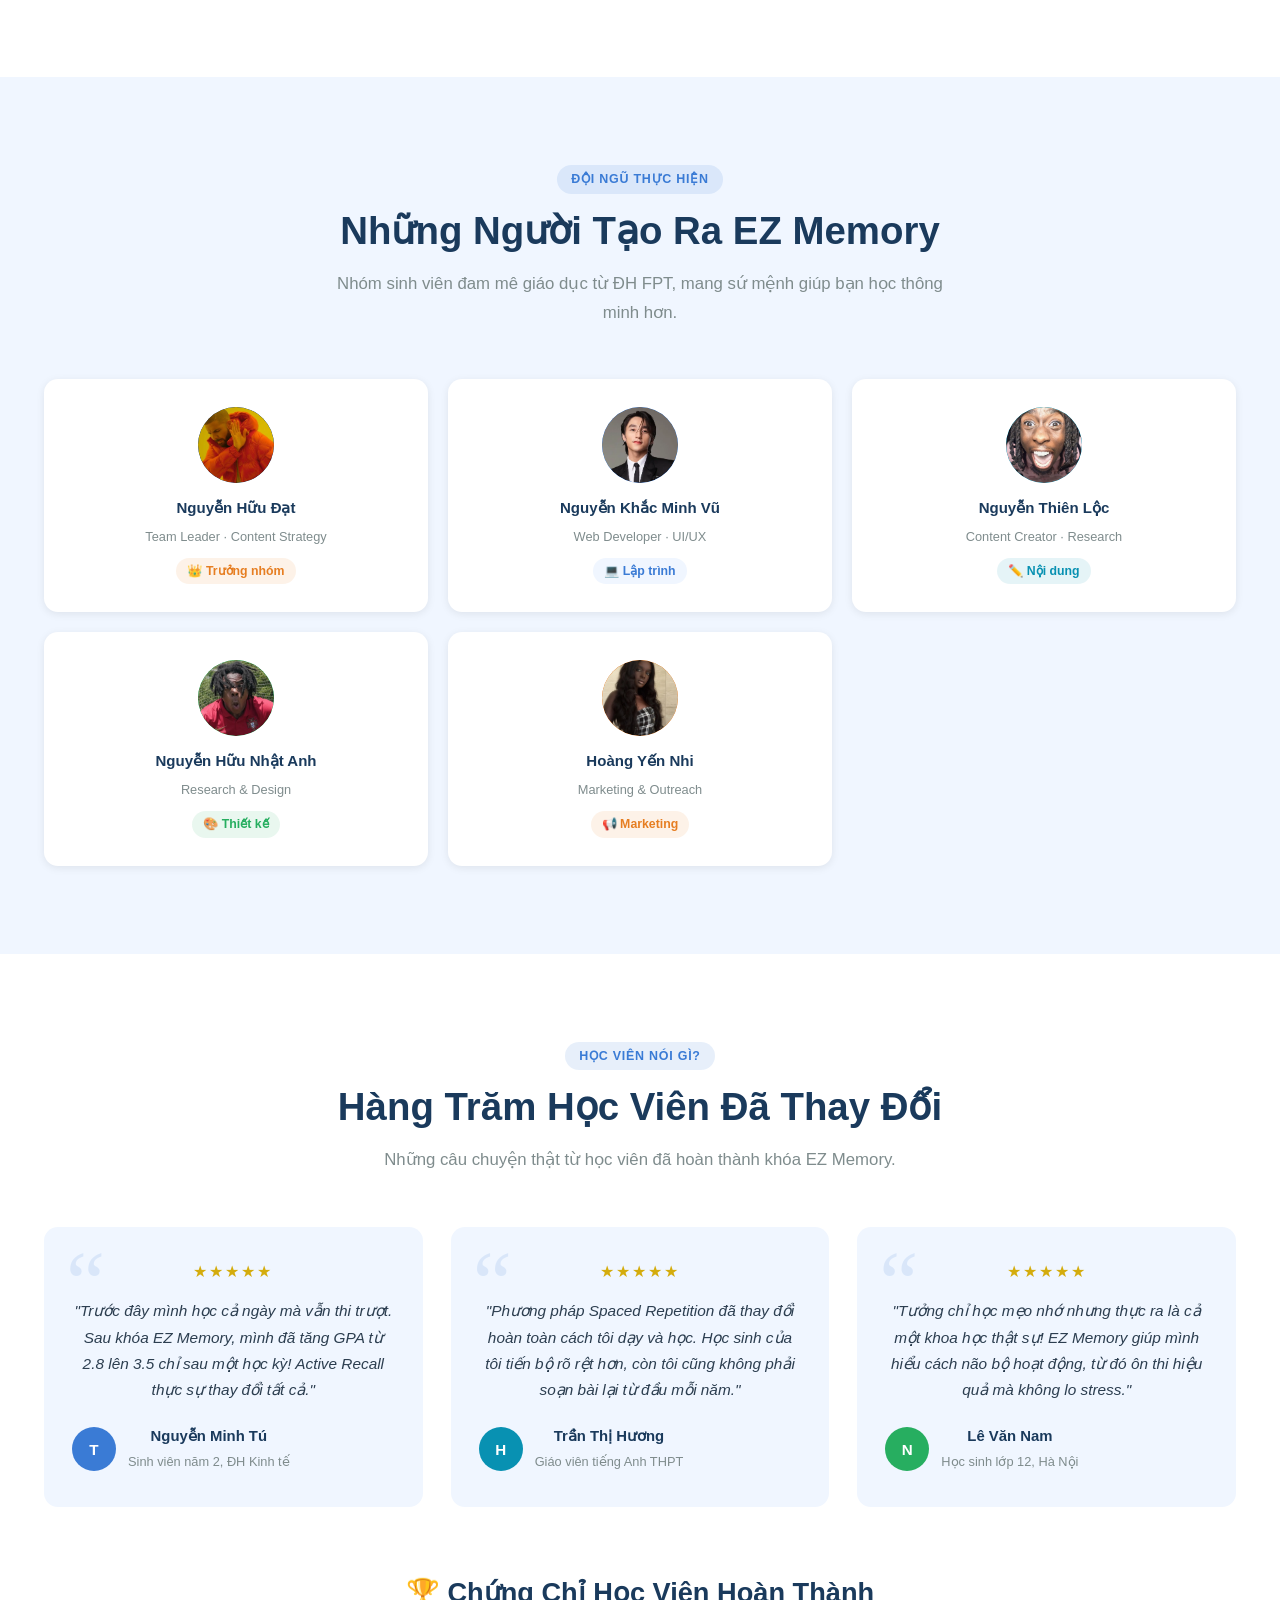
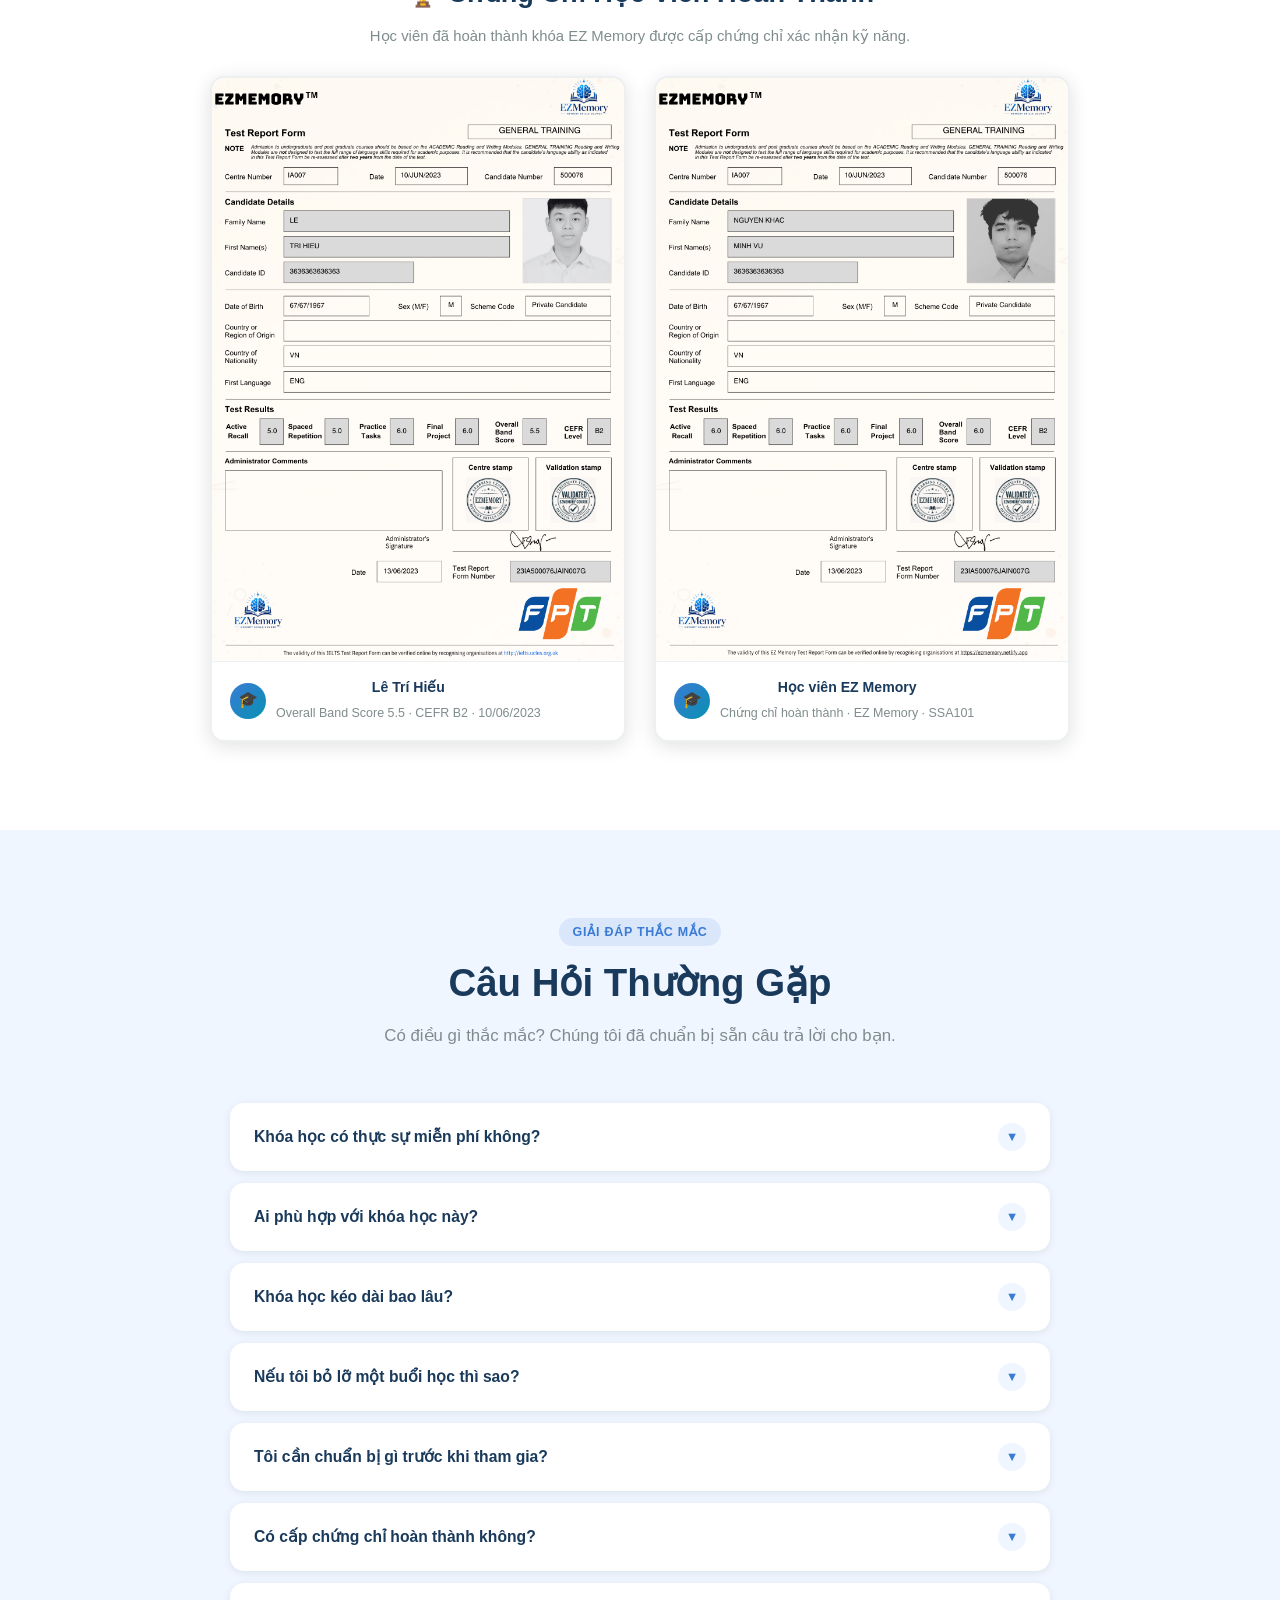
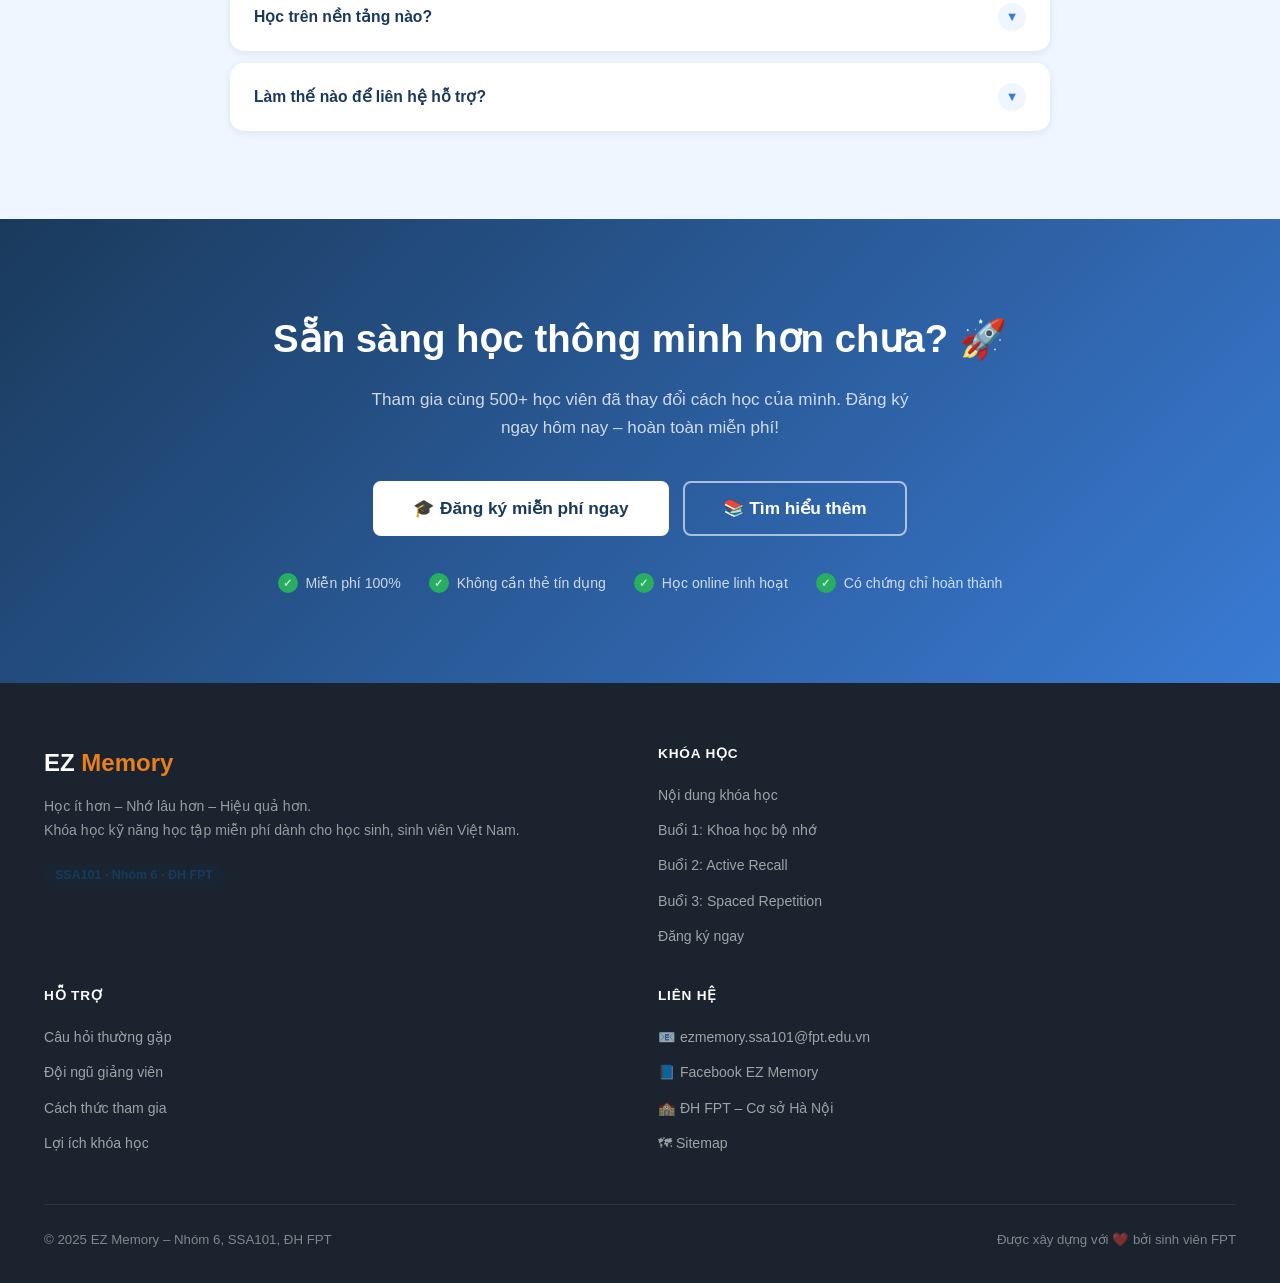
==== commit ba66fbaa: "feat: add password-protected handbook page and certificate gallery - Add handbook.html: PDF viewer l" ====
--- a/index.html
+++ b/index.html
@@ -605,8 +605,58 @@
       </div>
 
     </div>
-  </div>
-</section>
+
+    <!-- CERTIFICATES -->
+    <div class="certs-heading fade-in">
+      <h3>🏆 Chứng Chỉ Học Viên Hoàn Thành</h3>
+      <p>Học viên đã hoàn thành khóa EZ Memory được cấp chứng chỉ xác nhận kỹ năng.</p>
+    </div>
+    <div class="certs-grid">
+
+      <div class="cert-card fade-in fade-in-delay-1"
+           role="button" tabindex="0"
+           aria-label="Xem chứng chỉ học viên Lê Trí Hiếu"
+           data-cert="images/cert-1.png">
+        <img class="cert-card__img"
+             src="images/cert-1.png"
+             alt="Chứng chỉ hoàn thành khóa EZ Memory – Lê Trí Hiếu"
+             loading="lazy">
+        <div class="cert-card__footer">
+          <div class="cert-card__badge" aria-hidden="true">🎓</div>
+          <div class="cert-card__info">
+            <strong>Lê Trí Hiếu</strong>
+            <span>Overall Band Score 5.5 · CEFR B2 · 10/06/2023</span>
+          </div>
+        </div>
+      </div>
+
+      <div class="cert-card fade-in fade-in-delay-2"
+           role="button" tabindex="0"
+           aria-label="Xem chứng chỉ học viên EZ Memory"
+           data-cert="images/cert-2.png">
+        <img class="cert-card__img"
+             src="images/cert-2.png"
+             alt="Chứng chỉ hoàn thành khóa EZ Memory – Học viên"
+             loading="lazy">
+        <div class="cert-card__footer">
+          <div class="cert-card__badge" aria-hidden="true">🎓</div>
+          <div class="cert-card__info">
+            <strong>Học viên EZ Memory</strong>
+            <span>Chứng chỉ hoàn thành · EZ Memory · SSA101</span>
+          </div>
+        </div>
+      </div>
+
+    </div>
+
+  </div>
+</section>
+
+<!-- Lightbox -->
+<div class="cert-lightbox" id="certLightbox" role="dialog" aria-modal="true" aria-label="Xem chứng chỉ">
+  <button class="cert-lightbox__close" id="certClose" aria-label="Đóng">✕</button>
+  <img class="cert-lightbox__img" id="certLightboxImg" src="" alt="Chứng chỉ học viên EZ Memory">
+</div>
 
 <!-- ============================================================
      FAQ
--- a/css/style.css
+++ b/css/style.css
@@ -725,6 +725,102 @@
 .testimonial-card__author-info span   { font-size: .8rem; color: var(--gray); }
 
 /* ============================================================
+   CERTIFICATES GALLERY
+   ============================================================ */
+.certs-heading {
+  margin-top: 64px;
+  margin-bottom: 28px;
+}
+.certs-heading h3 {
+  font-size: clamp(1.25rem, 2.2vw, 1.7rem);
+  font-weight: 800;
+  color: var(--navy);
+  margin-bottom: 8px;
+}
+.certs-heading p { font-size: .93rem; color: var(--gray); }
+
+.certs-grid {
+  display: grid;
+  grid-template-columns: repeat(2, 1fr);
+  gap: 28px;
+  max-width: 860px;
+  margin: 0 auto;
+}
+.cert-card {
+  background: var(--white);
+  border-radius: var(--radius-md);
+  box-shadow: var(--shadow-md);
+  overflow: hidden;
+  border: 2px solid var(--light-gray);
+  transition: var(--transition);
+  cursor: zoom-in;
+}
+.cert-card:hover { transform: translateY(-4px); box-shadow: var(--shadow-lg); border-color: var(--blue); }
+.cert-card__img {
+  display: block;
+  width: 100%;
+  height: auto;
+  object-fit: cover;
+  transition: transform .4s ease;
+}
+.cert-card:hover .cert-card__img { transform: scale(1.02); }
+.cert-card__footer {
+  padding: 14px 18px;
+  display: flex;
+  align-items: center;
+  gap: 10px;
+  border-top: 1px solid var(--light-gray);
+}
+.cert-card__badge {
+  width: 36px; height: 36px;
+  border-radius: 50%;
+  background: linear-gradient(135deg, var(--blue), var(--teal));
+  color: var(--white);
+  font-size: 1rem;
+  display: flex; align-items: center; justify-content: center;
+  flex-shrink: 0;
+}
+.cert-card__info strong { display: block; font-size: .88rem; color: var(--navy); }
+.cert-card__info span   { font-size: .78rem; color: var(--gray); }
+
+/* Lightbox */
+.cert-lightbox {
+  display: none;
+  position: fixed; inset: 0;
+  z-index: 2000;
+  background: rgba(0,0,0,.82);
+  align-items: center;
+  justify-content: center;
+  padding: 20px;
+  backdrop-filter: blur(4px);
+}
+.cert-lightbox.open { display: flex; }
+.cert-lightbox__img {
+  max-width: min(90vw, 680px);
+  max-height: 90vh;
+  border-radius: var(--radius-md);
+  box-shadow: var(--shadow-lg);
+  object-fit: contain;
+}
+.cert-lightbox__close {
+  position: absolute;
+  top: 18px; right: 22px;
+  background: rgba(255,255,255,.15);
+  border: none; cursor: pointer;
+  color: var(--white);
+  font-size: 1.6rem;
+  width: 44px; height: 44px;
+  border-radius: 50%;
+  display: flex; align-items: center; justify-content: center;
+  transition: background var(--transition);
+}
+.cert-lightbox__close:hover { background: rgba(255,255,255,.28); }
+
+@media (max-width: 600px) {
+  .certs-grid { grid-template-columns: 1fr; }
+}
+
+/* ============================================================
    FAQ
    ============================================================ */
 .faq { background: var(--light-bg); }
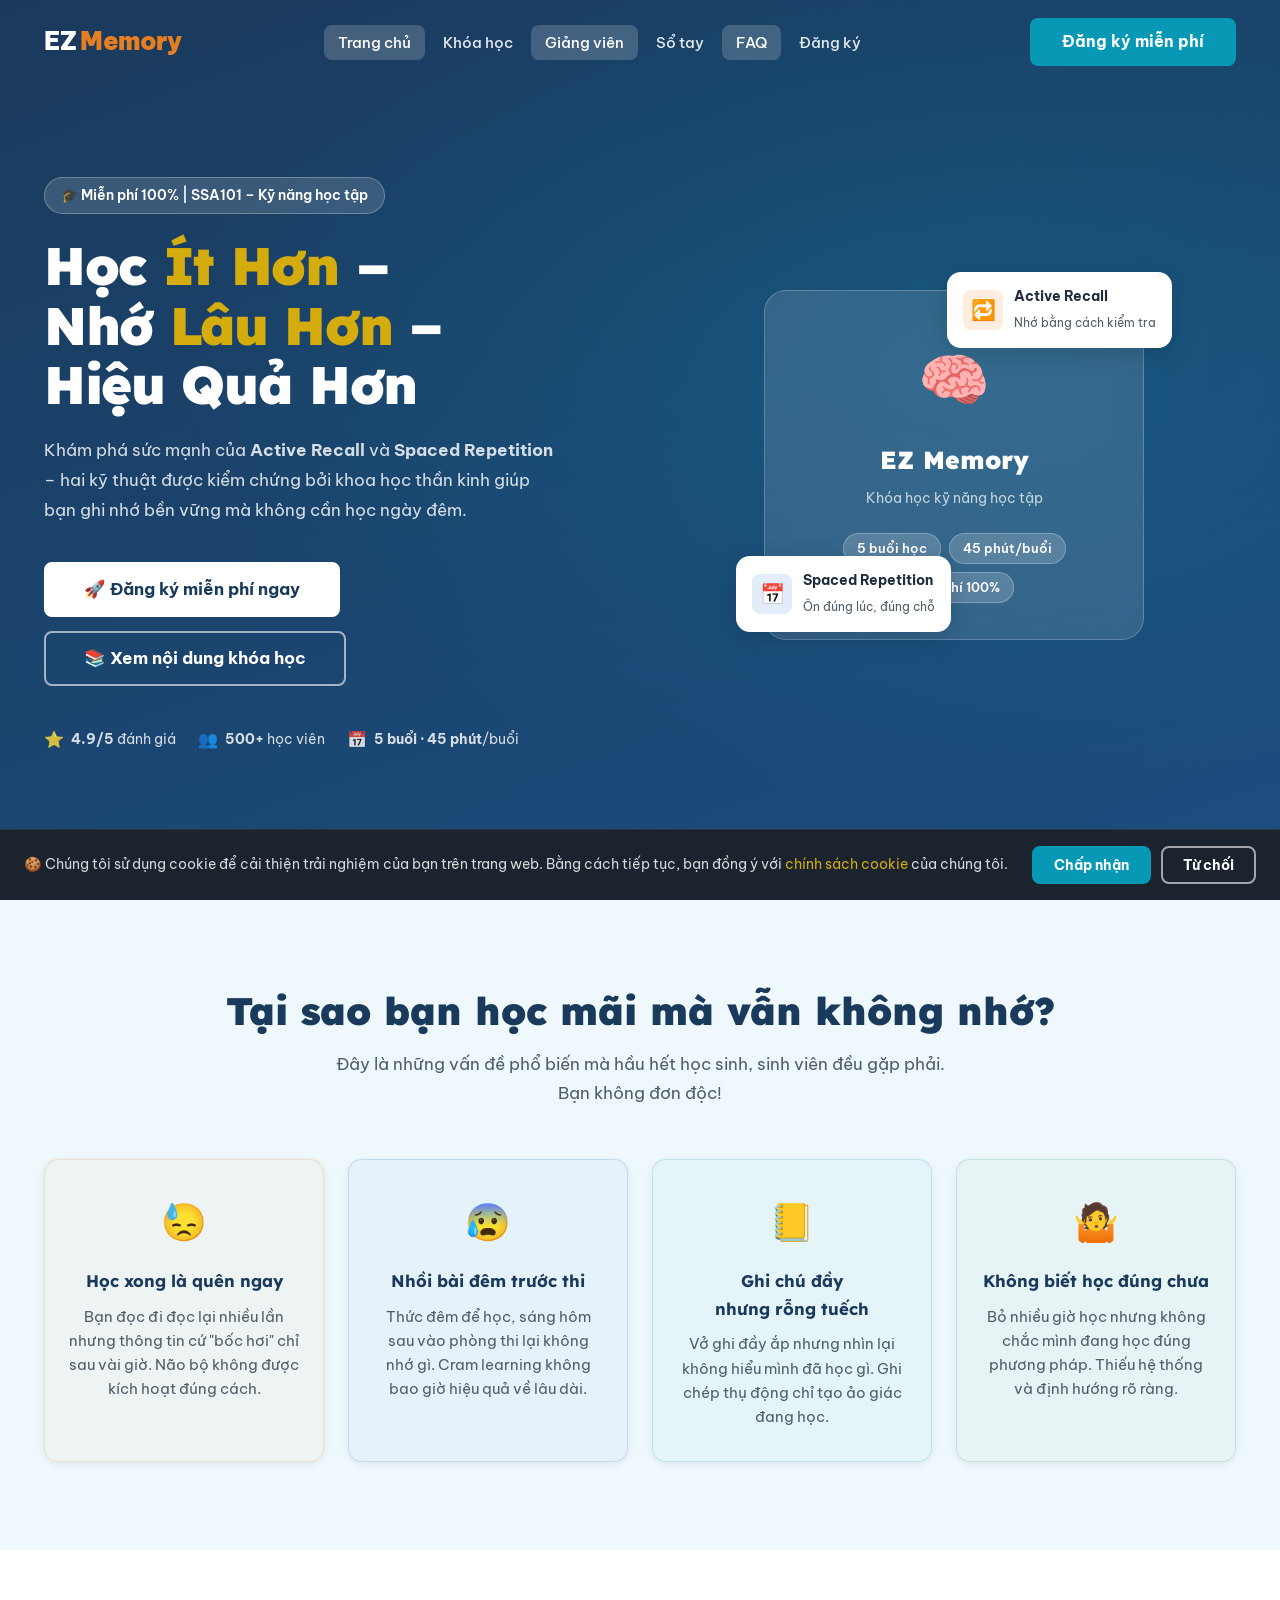
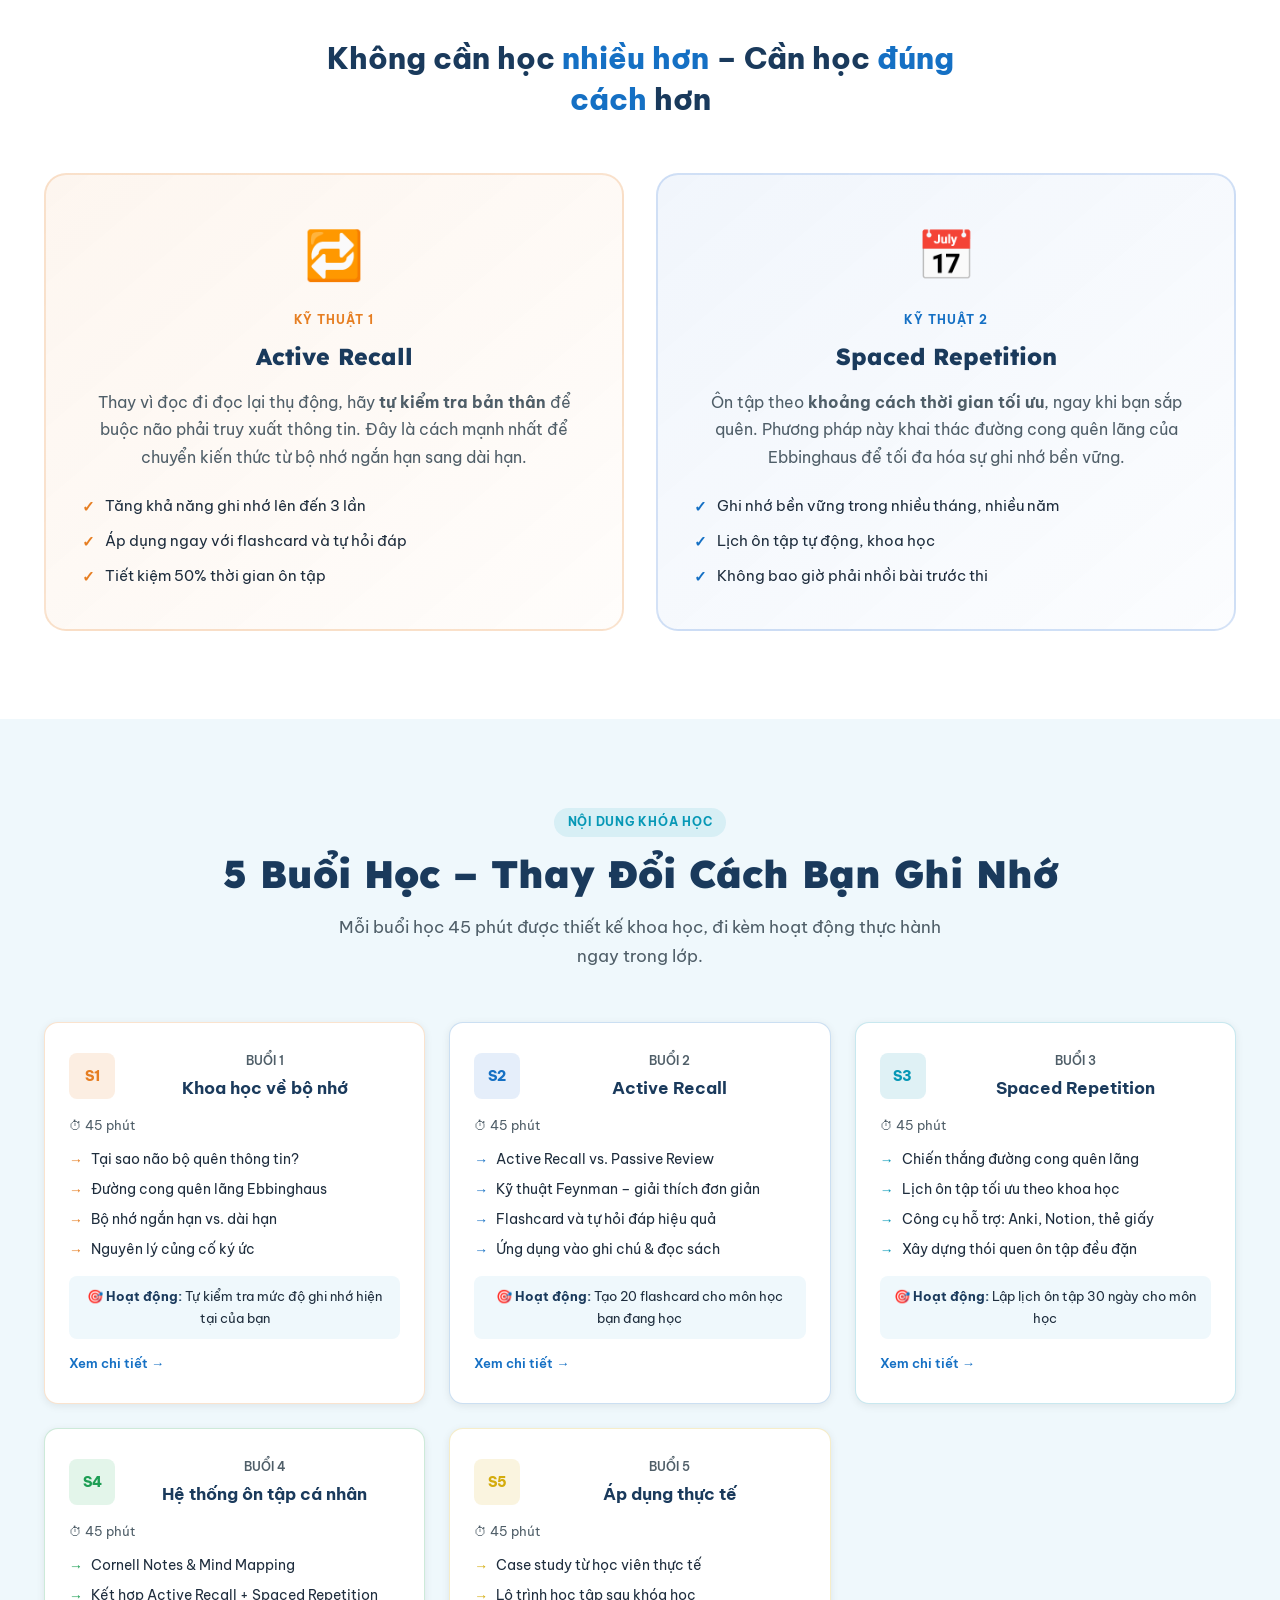
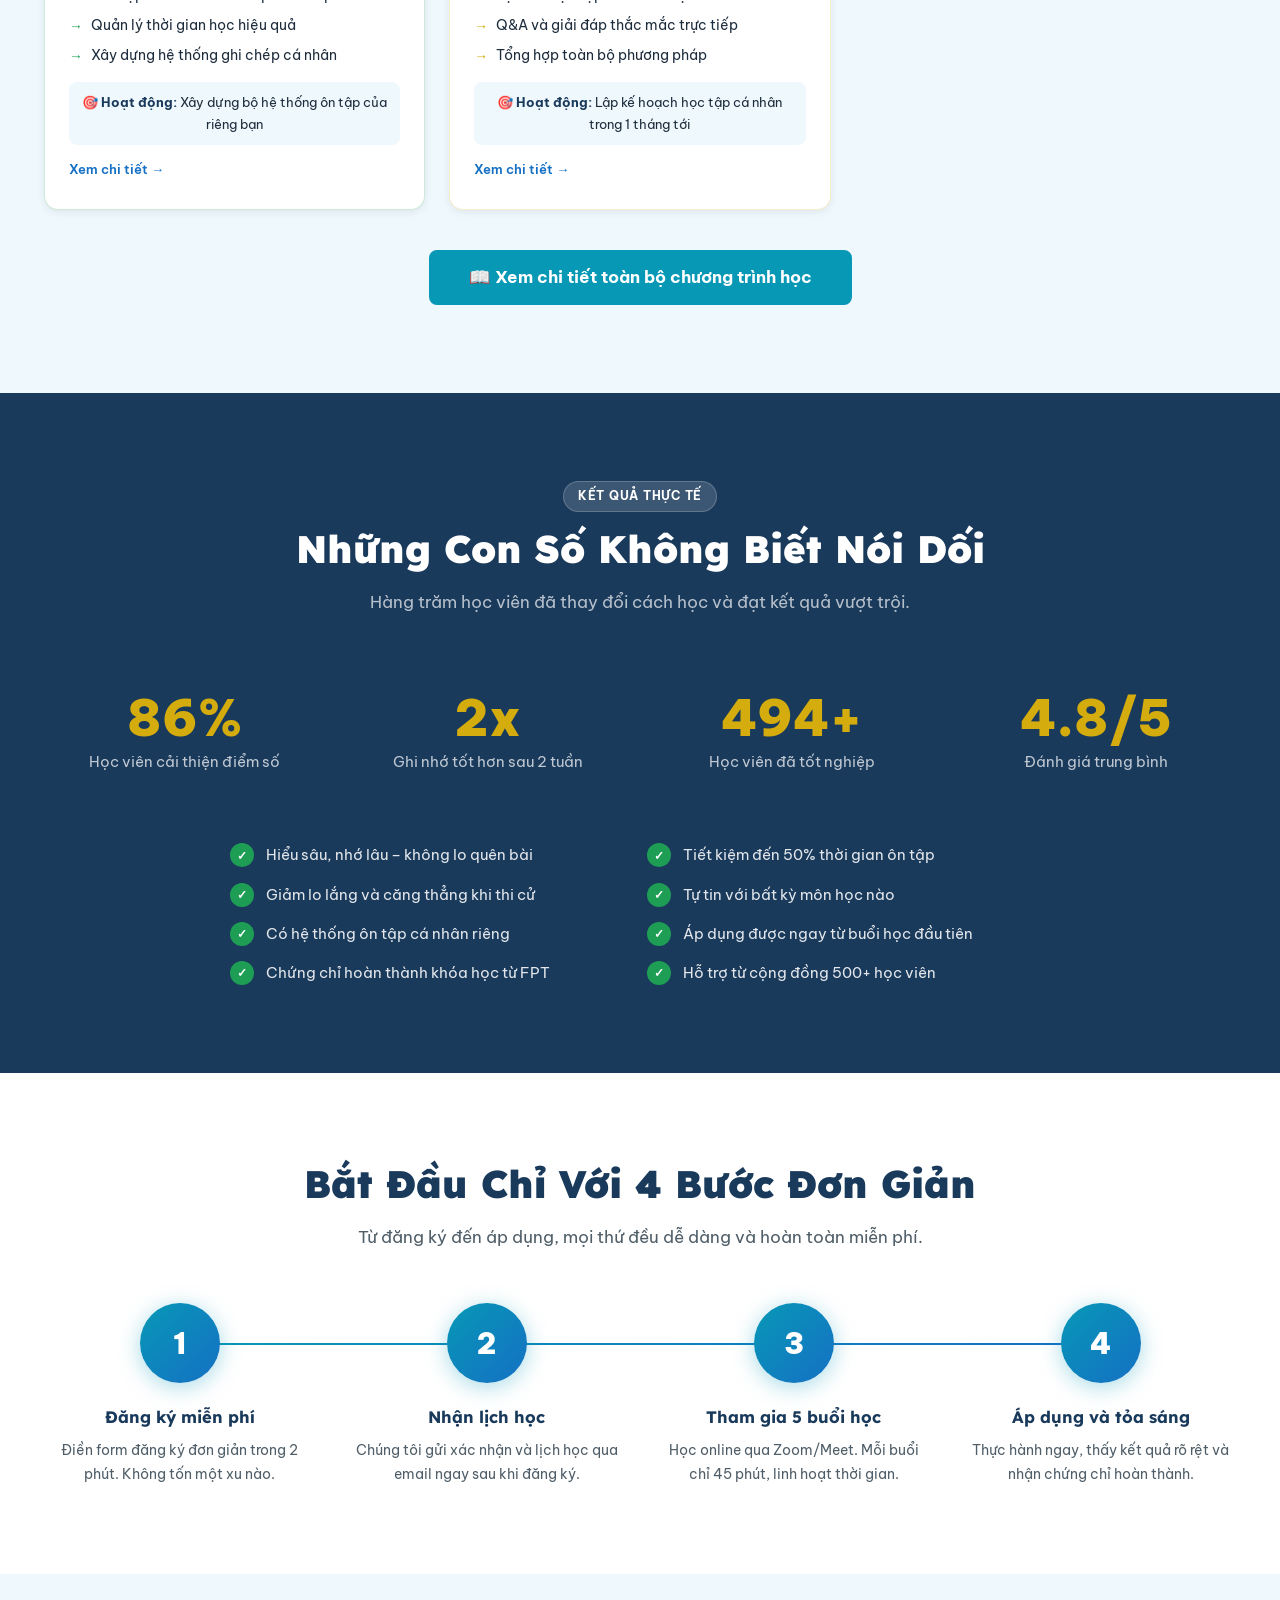
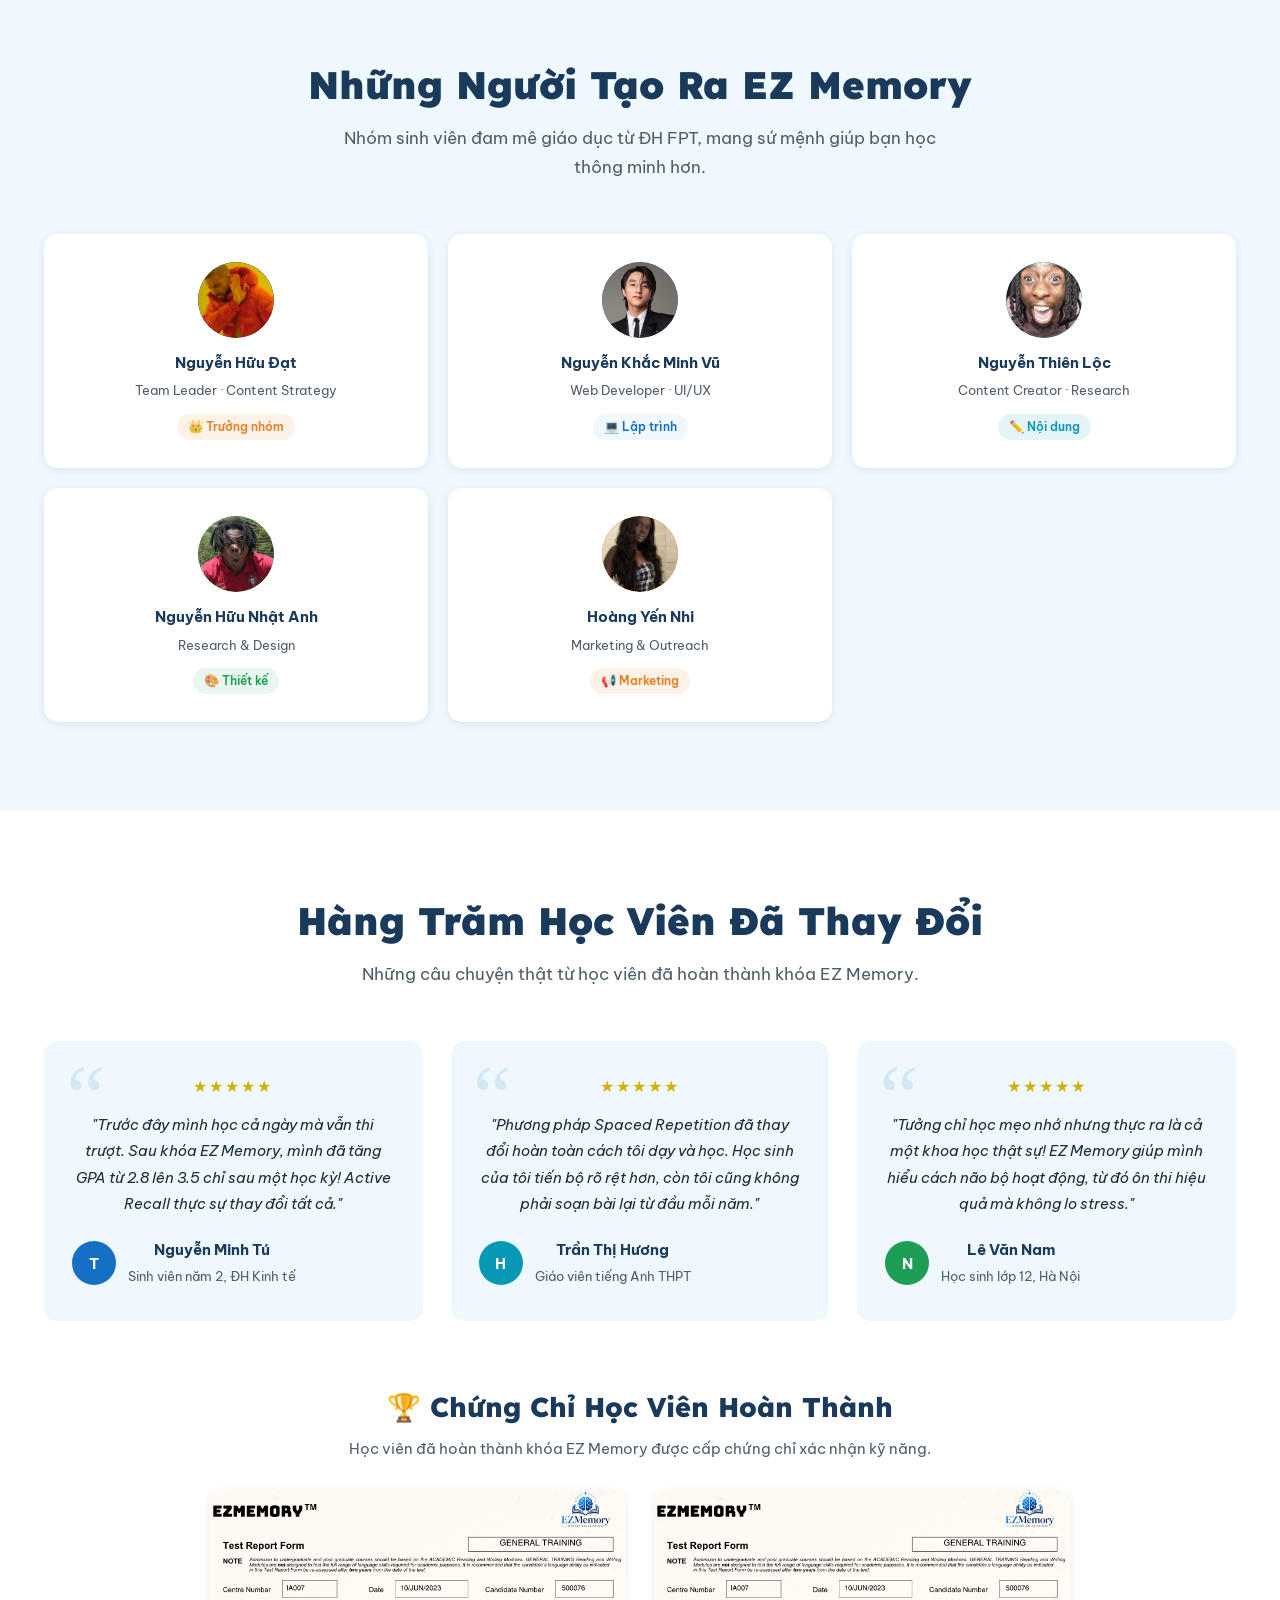
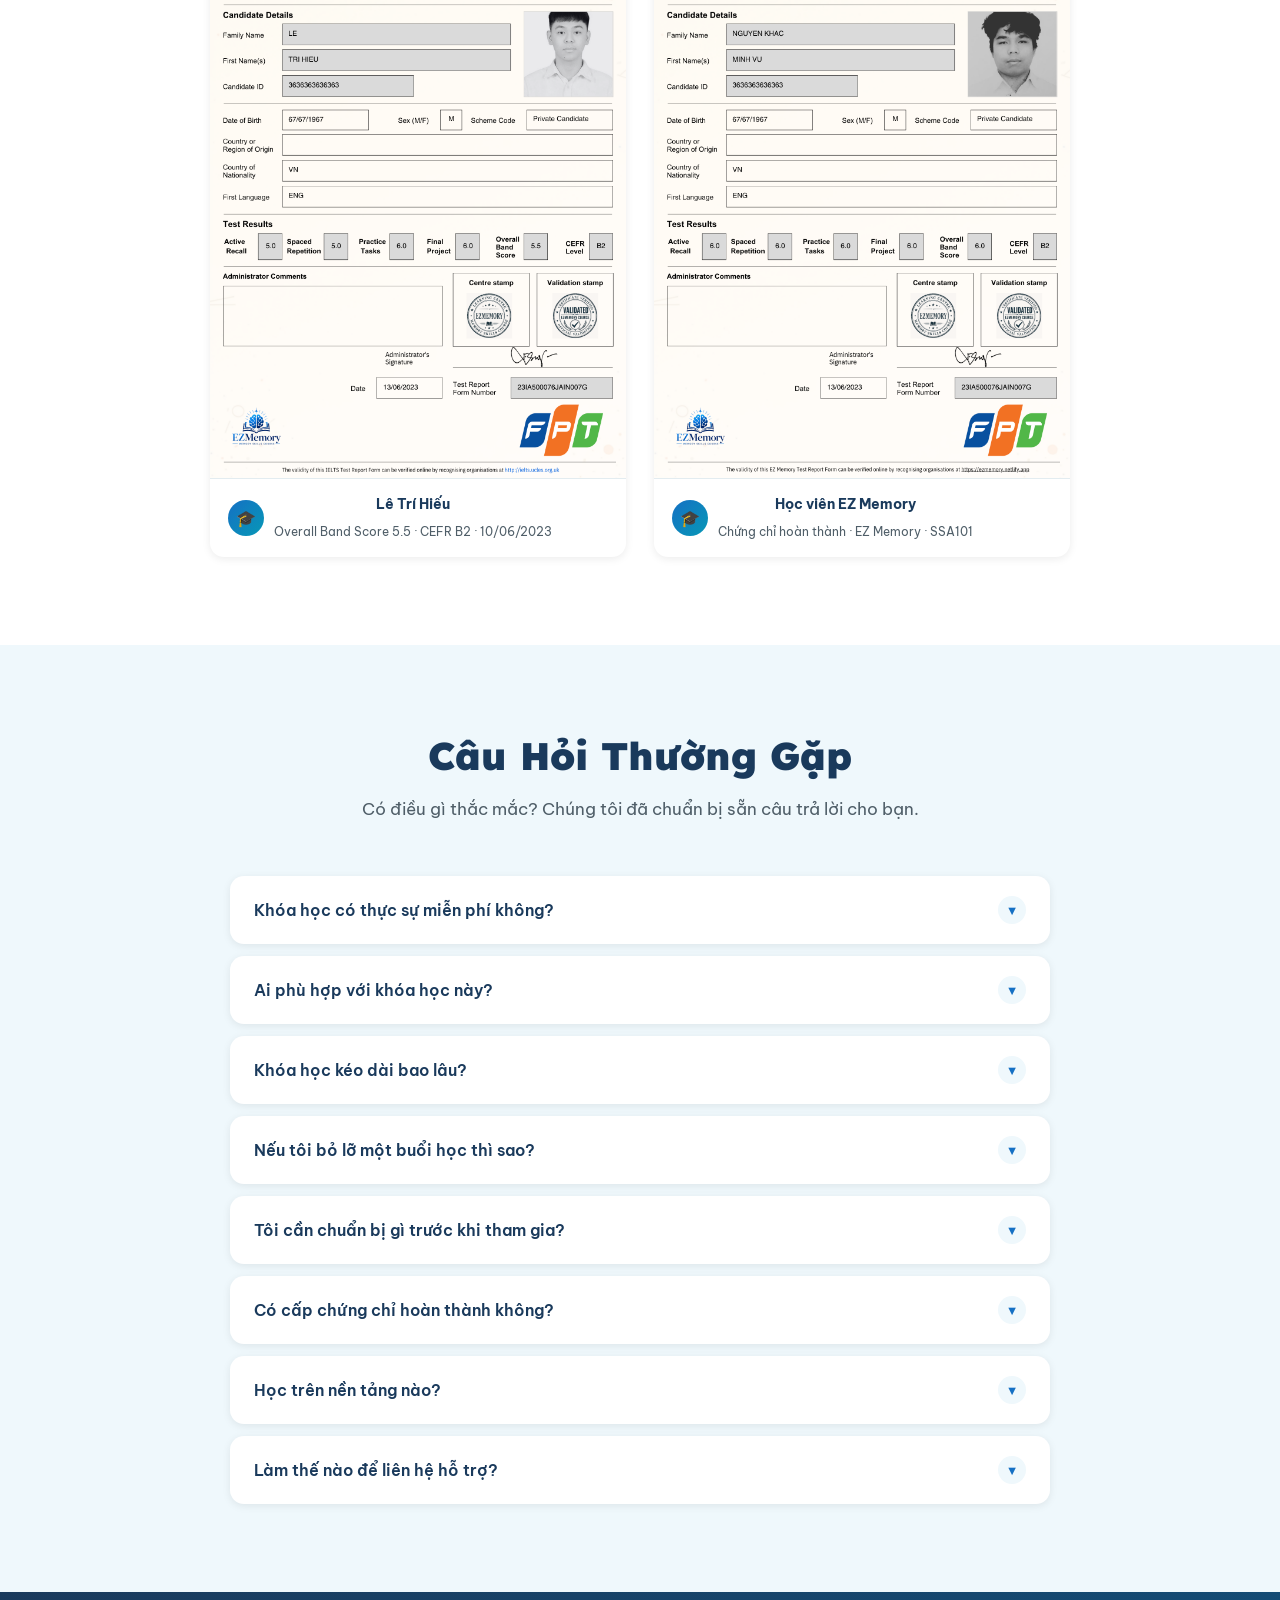
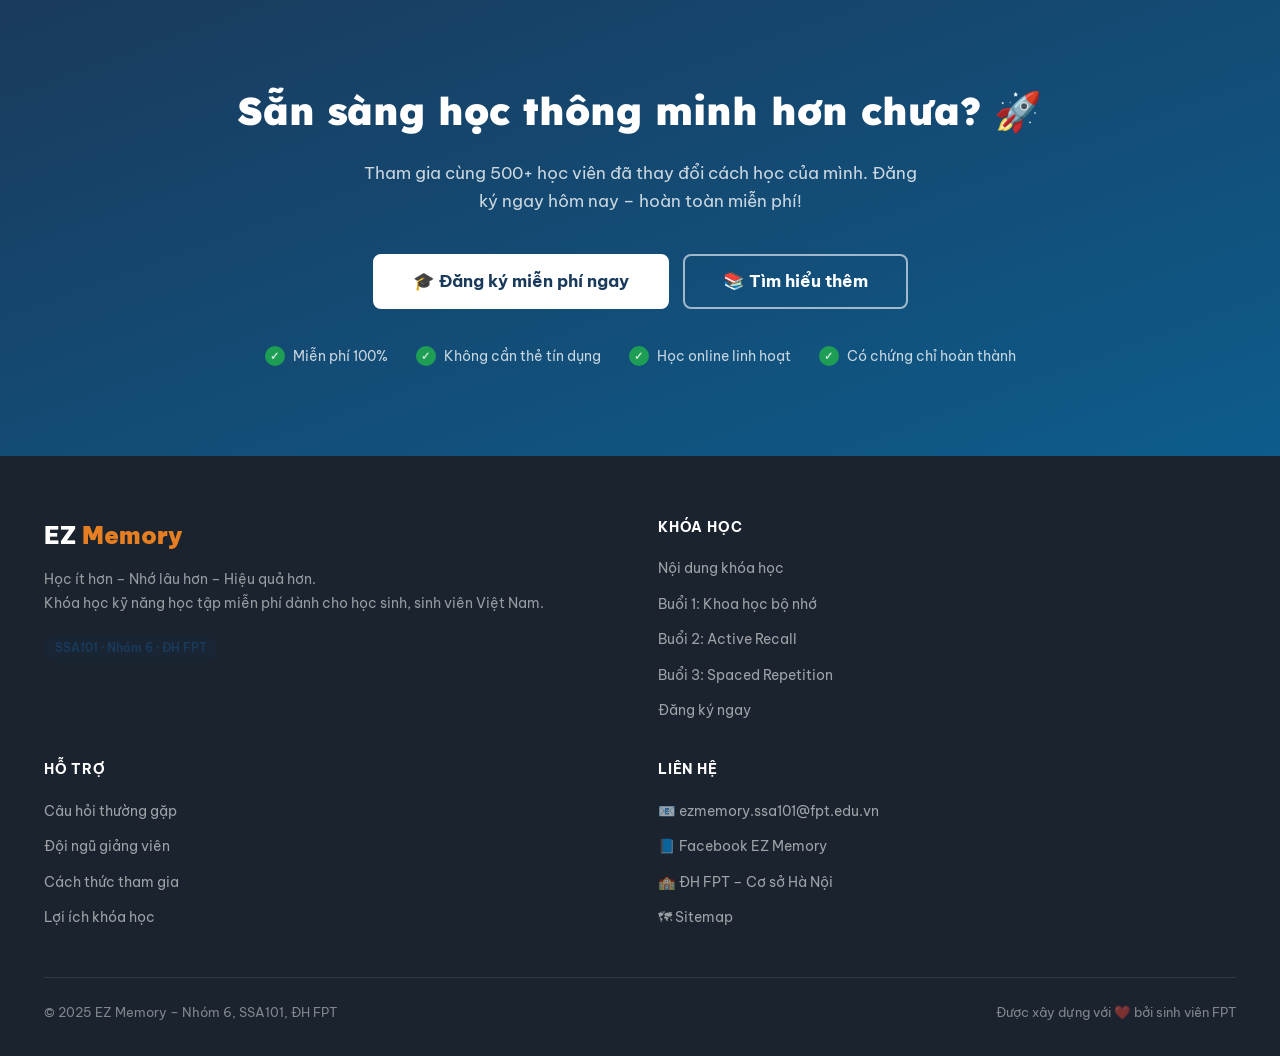
==== commit a7fd470d: "ui: cải thiện toàn diện UI/UX dựa trên impeccable critique Phase 1 – Quick Wins (fixes lỗi cụ thể): " ====
--- a/index.html
+++ b/index.html
@@ -67,15 +67,21 @@
 
   <link rel="icon" type="image/x-icon" href="favicon.ico">
   <link rel="shortcut icon" type="image/x-icon" href="favicon.ico">
+  <!-- Google Fonts: Be Vietnam Pro -->
+  <link rel="preconnect" href="https://fonts.googleapis.com">
+  <link rel="preconnect" href="https://fonts.gstatic.com" crossorigin>
+  <link rel="stylesheet" href="https://fonts.googleapis.com/css2?family=Be+Vietnam+Pro:wght@400;500;600;700;800;900&family=Lexend:wght@700;800;900&display=swap">
   <link rel="stylesheet" href="css/style.css">
 </head>
 <body>
 
+<a href="#main-content" class="skip-to-content">Bỏ qua điều hướng</a>
+
 <!-- Navbar injected by js/navbar.js -->
 <header></header>
 <script src="js/navbar.js"></script>
 
-<main>
+<main id="main-content">
 
 <!-- ============================================================
      HERO
@@ -158,9 +164,8 @@
      ============================================================ -->
 <section class="problems section" id="van-de" aria-label="Vấn đề học tập thường gặp">
   <div class="container text-center">
-    <span class="section-tag fade-in">Bạn có gặp phải điều này?</span>
-    <h2 class="section-title fade-in fade-in-delay-1">Tại sao bạn học mãi mà vẫn không nhớ?</h2>
-    <p class="section-subtitle fade-in fade-in-delay-2">
+    <h2 class="section-title fade-in">Tại sao bạn học mãi mà vẫn không nhớ?</h2>
+    <p class="section-subtitle fade-in fade-in-delay-1">
       Đây là những vấn đề phổ biến mà hầu hết học sinh, sinh viên đều gặp phải.
       Bạn không đơn độc!
     </p>
@@ -195,8 +200,6 @@
 <section class="solution section" id="giai-phap" aria-label="Giải pháp EZ Memory">
   <div class="container">
     <div class="text-center">
-      <span class="section-tag fade-in">Giải pháp của chúng tôi</span>
-    </div>
     <p class="solution__intro fade-in fade-in-delay-1">
       Không cần học <em>nhiều hơn</em> – Cần học <em>đúng cách</em> hơn
     </p>
@@ -451,8 +454,7 @@
      ============================================================ -->
 <section class="process section" id="quy-trinh" aria-label="Quy trình tham gia">
   <div class="container text-center">
-    <span class="section-tag fade-in">Cách thức hoạt động</span>
-    <h2 class="section-title fade-in fade-in-delay-1">Bắt Đầu Chỉ Với 4 Bước Đơn Giản</h2>
+    <h2 class="section-title fade-in">Bắt Đầu Chỉ Với 4 Bước Đơn Giản</h2>
     <p class="section-subtitle fade-in fade-in-delay-2">
       Từ đăng ký đến áp dụng, mọi thứ đều dễ dàng và hoàn toàn miễn phí.
     </p>
@@ -486,8 +488,7 @@
      ============================================================ -->
 <section class="instructors section" id="giang-vien" aria-label="Đội ngũ giảng viên">
   <div class="container text-center">
-    <span class="section-tag fade-in">Đội ngũ thực hiện</span>
-    <h2 class="section-title fade-in fade-in-delay-1">Những Người Tạo Ra EZ Memory</h2>
+    <h2 class="section-title fade-in">Những Người Tạo Ra EZ Memory</h2>
     <p class="section-subtitle fade-in fade-in-delay-2">
       Nhóm sinh viên đam mê giáo dục từ ĐH FPT, mang sứ mệnh giúp bạn học thông minh hơn.
     </p>
@@ -552,8 +553,7 @@
      ============================================================ -->
 <section class="testimonials section" id="cam-nhan" aria-label="Cảm nhận học viên">
   <div class="container text-center">
-    <span class="section-tag fade-in">Học viên nói gì?</span>
-    <h2 class="section-title fade-in fade-in-delay-1">Hàng Trăm Học Viên Đã Thay Đổi</h2>
+    <h2 class="section-title fade-in">Hàng Trăm Học Viên Đã Thay Đổi</h2>
     <p class="section-subtitle fade-in fade-in-delay-2">
       Những câu chuyện thật từ học viên đã hoàn thành khóa EZ Memory.
     </p>
@@ -655,7 +655,7 @@
 <!-- Lightbox -->
 <div class="cert-lightbox" id="certLightbox" role="dialog" aria-modal="true" aria-label="Xem chứng chỉ">
   <button class="cert-lightbox__close" id="certClose" aria-label="Đóng">✕</button>
-  <img class="cert-lightbox__img" id="certLightboxImg" src="" alt="Chứng chỉ học viên EZ Memory">
+  <img class="cert-lightbox__img" id="certLightboxImg" src="[data-uri]" alt="Chứng chỉ học viên EZ Memory">
 </div>
 
 <!-- ============================================================
@@ -663,8 +663,7 @@
      ============================================================ -->
 <section class="faq section" id="faq" aria-label="Câu hỏi thường gặp">
   <div class="container text-center">
-    <span class="section-tag fade-in">Giải đáp thắc mắc</span>
-    <h2 class="section-title fade-in fade-in-delay-1">Câu Hỏi Thường Gặp</h2>
+    <h2 class="section-title fade-in">Câu Hỏi Thường Gặp</h2>
     <p class="section-subtitle fade-in fade-in-delay-2">
       Có điều gì thắc mắc? Chúng tôi đã chuẩn bị sẵn câu trả lời cho bạn.
     </p>
@@ -812,6 +811,13 @@
 
 </main>
 
+<!-- Sticky Mobile CTA (shown only on mobile after scrolling past hero) -->
+<div class="sticky-cta" id="sticky-cta" aria-hidden="true">
+  <a href="register.html" class="sticky-cta__btn" tabindex="-1" aria-label="Đăng ký khóa học miễn phí">
+    🎓 Đăng ký miễn phí ngay
+  </a>
+</div>
+
 <!-- ============================================================
      FOOTER
      ============================================================ -->
--- a/css/style.css
+++ b/css/style.css
@@ -5,17 +5,17 @@
 /* ---------- CSS Variables ---------- */
 :root {
   --navy:       #1A3A5C;
-  --blue:       #3A7BD5;
-  --teal:       #0891B2;
-  --green:      #27AE60;
+  --blue:       #1570C4;
+  --teal:       #0798B6;
+  --green:      #1E9E55;
   --orange:     #E67E22;
   --yellow:     #D4AC0D;
-  --light-bg:   #F0F6FF;
+  --light-bg:   #EFF8FC;
   --white:      #FFFFFF;
-  --dark:       #2C3E50;
-  --gray:       #7F8C8D;
-  --light-gray: #ECF0F1;
-  --red:        #E74C3C;
+  --dark:       #1E2D3D;
+  --gray:       #4F5E68;   /* was #7F8C8D – fixed WCAG AA contrast (≥4.5:1 on white) */
+  --light-gray: #E3ECF0;
+  --red:        #D63B2F;
 
   --shadow-sm: 0 2px 8px rgba(0,0,0,.08);
   --shadow-md: 0 4px 20px rgba(0,0,0,.12);
@@ -33,13 +33,14 @@
 *, *::before, *::after { box-sizing: border-box; margin: 0; padding: 0; }
 html { scroll-behavior: smooth; font-size: 16px; }
 body {
-  font-family: -apple-system, BlinkMacSystemFont, 'Segoe UI', Roboto,
+  font-family: 'Be Vietnam Pro', -apple-system, BlinkMacSystemFont, 'Segoe UI', Roboto,
                'Helvetica Neue', Arial, 'Noto Sans', sans-serif;
   color: var(--dark);
   background: var(--white);
   line-height: 1.65;
   overflow-x: hidden;
 }
+h1, h2, h3 { text-wrap: balance; font-family: 'Lexend', 'Be Vietnam Pro', sans-serif; }
 img { max-width: 100%; display: block; }
 a  { color: inherit; text-decoration: none; }
 ul { list-style: none; }
@@ -52,6 +53,23 @@
   .fade-in { opacity: 1 !important; transform: none !important; }
 }
 
+/* ---------- Skip to content ---------- */
+.skip-to-content {
+  position: absolute;
+  top: -100%;
+  left: 16px;
+  padding: 10px 18px;
+  background: var(--navy);
+  color: var(--white);
+  border-radius: 0 0 var(--radius-sm) var(--radius-sm);
+  font-size: .9rem;
+  font-weight: 700;
+  z-index: 9999;
+  transition: top .2s ease;
+  text-decoration: none;
+}
+.skip-to-content:focus { top: 0; }
+
 /* ============================================================
    LAYOUT HELPERS
    ============================================================ */
@@ -62,8 +80,8 @@
 
 .section-tag {
   display: inline-block;
-  background: rgba(58,123,213,.12);
-  color: var(--blue);
+  background: rgba(7,152,182,.1);
+  color: var(--teal);
   padding: 4px 14px;
   border-radius: 50px;
   font-size: .78rem;
@@ -78,6 +96,7 @@
   color: var(--navy);
   line-height: 1.2;
   margin-bottom: 16px;
+  text-wrap: balance;
 }
 .section-subtitle {
   font-size: 1.05rem;
@@ -101,8 +120,8 @@
   border: 2px solid transparent;
   line-height: 1;
 }
-.btn-primary { background: var(--blue); color: var(--white); border-color: var(--blue); }
-.btn-primary:hover { background: var(--navy); border-color: var(--navy); transform: translateY(-2px); box-shadow: var(--shadow-md); }
+.btn-primary { background: var(--teal); color: var(--white); border-color: var(--teal); }
+.btn-primary:hover { background: var(--blue); border-color: var(--blue); transform: translateY(-2px); box-shadow: var(--shadow-md); }
 .btn-secondary { background: transparent; color: var(--blue); border-color: var(--blue); }
 .btn-secondary:hover { background: var(--blue); color: var(--white); transform: translateY(-2px); }
 .btn-white { background: var(--white); color: var(--navy); border-color: var(--white); }
@@ -112,7 +131,7 @@
 .btn-lg   { padding: 17px 38px; font-size: 1.08rem; }
 .btn-full { width: 100%; justify-content: center; }
 .btn-submit {
-  background: linear-gradient(135deg, var(--blue), var(--teal));
+  background: var(--teal);
   color: var(--white);
   border: none;
   font-size: 1.05rem;
@@ -156,10 +175,14 @@
 .tag--navy   { background: rgba(26,58,92,.1);    color: var(--navy);   }
 
 /* ---------- Fade-in ---------- */
+/* Default: elements are visible (no JS = no problem).
+   .js-loaded on <body> activates the entrance animation. */
 .fade-in {
+  transition: opacity .65s ease, transform .65s ease;
+}
+body.js-loaded .fade-in:not(.visible) {
   opacity: 0;
-  transform: translateY(28px);
-  transition: opacity .65s ease, transform .65s ease;
+  transform: translateY(24px);
 }
 .fade-in.visible { opacity: 1; transform: translateY(0); }
 .fade-in-delay-1 { transition-delay: .1s; }
@@ -257,7 +280,7 @@
    HERO
    ============================================================ */
 .hero {
-  background: linear-gradient(135deg, var(--navy) 0%, #24549e 55%, var(--teal) 100%);
+  background: linear-gradient(160deg, var(--navy) 0%, #1C4E80 100%);
   min-height: 100vh;
   display: flex;
   align-items: center;
@@ -268,7 +291,7 @@
 .hero::before {
   content: '';
   position: absolute; inset: 0;
-  background: radial-gradient(ellipse at 72% 45%, rgba(58,123,213,.28) 0%, transparent 62%);
+  background: radial-gradient(ellipse at 75% 40%, rgba(7,152,182,.22) 0%, transparent 58%);
 }
 .hero::after {
   content: '';
@@ -298,6 +321,8 @@
   font-weight: 900;
   line-height: 1.13;
   margin-bottom: 20px;
+  text-wrap: balance;
+  letter-spacing: -0.025em;
   letter-spacing: -.025em;
 }
 .hero__title .highlight { color: var(--yellow); }
@@ -375,11 +400,12 @@
   background: var(--white);
   border-radius: var(--radius-md);
   padding: 13px 16px;
-  box-shadow: var(--shadow-lg);
+  box-shadow: 0 6px 24px rgba(0,0,0,.14);
   display: flex;
   align-items: center;
   gap: 11px;
   min-width: 185px;
+  will-change: transform;
 }
 .floating-card:nth-child(2) { top: -18px; right: -28px; animation: floatA 3.2s ease-in-out infinite; }
 .floating-card:nth-child(3) { bottom: 8px;  left: -28px; animation: floatB 3.2s ease-in-out infinite; }
@@ -416,19 +442,19 @@
 .problem-card {
   background: var(--white);
   border-radius: var(--radius-md);
-  padding: 30px 24px;
+  padding: 32px 24px;
   box-shadow: var(--shadow-sm);
   transition: var(--transition);
-  border-top: 4px solid var(--blue);
-}
-.problem-card:nth-child(1) { border-top-color: var(--orange); }
-.problem-card:nth-child(2) { border-top-color: var(--blue);   }
-.problem-card:nth-child(3) { border-top-color: var(--teal);   }
-.problem-card:nth-child(4) { border-top-color: var(--green);  }
+  border: 1.5px solid transparent;
+}
+.problem-card:nth-child(1) { background: rgba(230,126,34,.04); border-color: rgba(230,126,34,.18); }
+.problem-card:nth-child(2) { background: rgba(21,112,196,.04); border-color: rgba(21,112,196,.18); }
+.problem-card:nth-child(3) { background: rgba(7,152,182,.04);  border-color: rgba(7,152,182,.18);  }
+.problem-card:nth-child(4) { background: rgba(30,158,85,.04);  border-color: rgba(30,158,85,.18);  }
 .problem-card:hover { transform: translateY(-5px); box-shadow: var(--shadow-md); }
 .problem-card__icon  { font-size: 2.3rem; margin-bottom: 14px; }
-.problem-card__title { font-size: 1.05rem; font-weight: 700; color: var(--navy); margin-bottom: 10px; }
-.problem-card__text  { font-size: .9rem; color: var(--gray); line-height: 1.65; }
+.problem-card__title { font-size: 1.05rem; font-weight: 700; color: var(--navy); margin-bottom: 10px; text-wrap: balance; }
+.problem-card__text  { font-size: .92rem; color: var(--gray); line-height: 1.65; }
 
 /* ============================================================
    SOLUTION
@@ -498,17 +524,17 @@
   border-radius: var(--radius-md);
   padding: 28px 24px;
   box-shadow: var(--shadow-sm);
-  border-top: 4px solid transparent;
+  border: 1.5px solid var(--light-gray);
   display: flex;
   flex-direction: column;
   transition: var(--transition);
 }
-.session-card:hover { transform: translateY(-6px); box-shadow: var(--shadow-md); }
-.session-card--s1 { border-top-color: var(--orange); }
-.session-card--s2 { border-top-color: var(--blue);   }
-.session-card--s3 { border-top-color: var(--teal);   }
-.session-card--s4 { border-top-color: var(--green);  }
-.session-card--s5 { border-top-color: var(--yellow); }
+.session-card:hover { transform: translateY(-6px); box-shadow: var(--shadow-md); border-color: transparent; }
+.session-card--s1 { border-color: rgba(230,126,34,.22); }
+.session-card--s2 { border-color: rgba(21,112,196,.22);  }
+.session-card--s3 { border-color: rgba(7,152,182,.22);   }
+.session-card--s4 { border-color: rgba(30,158,85,.22);   }
+.session-card--s5 { border-color: rgba(212,172,13,.22);  }
 
 .session-card__header { display: flex; align-items: center; gap: 14px; margin-bottom: 14px; }
 .session-badge {
@@ -622,19 +648,19 @@
   position: absolute;
   top: 40px; left: 12%; right: 12%;
   height: 2px;
-  background: linear-gradient(90deg, var(--blue), var(--teal));
+  background: linear-gradient(90deg, var(--teal), var(--blue));
   z-index: 0;
 }
 .process-step { text-align: center; position: relative; z-index: 1; }
 .process-step__num {
   width: 80px; height: 80px;
   border-radius: 50%;
-  background: linear-gradient(135deg, var(--blue), var(--teal));
+  background: linear-gradient(135deg, var(--teal), var(--blue));
   color: var(--white);
   font-size: 1.8rem; font-weight: 900;
   display: flex; align-items: center; justify-content: center;
   margin: 0 auto 20px;
-  box-shadow: 0 4px 22px rgba(58,123,213,.38);
+  box-shadow: 0 4px 22px rgba(7,152,182,.35);
 }
 .process-step__title { font-size: 1.04rem; font-weight: 700; color: var(--navy); margin-bottom: 8px; }
 .process-step__text  { font-size: .9rem; color: var(--gray); line-height: 1.65; }
@@ -749,13 +775,12 @@
 .cert-card {
   background: var(--white);
   border-radius: var(--radius-md);
-  box-shadow: var(--shadow-md);
+  box-shadow: var(--shadow-sm);
   overflow: hidden;
-  border: 2px solid var(--light-gray);
   transition: var(--transition);
   cursor: zoom-in;
 }
-.cert-card:hover { transform: translateY(-4px); box-shadow: var(--shadow-lg); border-color: var(--blue); }
+.cert-card:hover { transform: translateY(-4px); box-shadow: var(--shadow-md); }
 .cert-card__img {
   display: block;
   width: 100%;
@@ -863,7 +888,7 @@
   max-height: 0; overflow: hidden;
   transition: max-height .4s ease;
 }
-.faq-item__answer.open { max-height: 320px; }
+/* max-height when open is set by JS via scrollHeight */
 .faq-item__answer-inner {
   padding: 0 24px 20px;
   color: var(--gray); line-height: 1.72; font-size: .94rem;
@@ -873,7 +898,7 @@
    CTA SECTION
    ============================================================ */
 .cta-section {
-  background: linear-gradient(135deg, var(--navy) 0%, var(--blue) 100%);
+  background: linear-gradient(160deg, var(--navy) 0%, #0D5C8C 100%);
   color: var(--white);
   padding: 88px 0;
   text-align: center;
@@ -895,6 +920,43 @@
   background: var(--green); border-radius: 50%;
   display: inline-flex; align-items: center; justify-content: center;
   font-size: .7rem; font-weight: 700; flex-shrink: 0;
+}
+
+/* ============================================================
+   STICKY MOBILE CTA
+   ============================================================ */
+.sticky-cta {
+  display: none;
+  position: fixed;
+  bottom: 0; left: 0; right: 0;
+  z-index: 1500;
+  padding: 14px 20px;
+  background: var(--navy);
+  box-shadow: 0 -4px 20px rgba(0,0,0,.18);
+  transform: translateY(100%);
+  transition: transform .35s ease;
+}
+.sticky-cta.visible { transform: translateY(0); }
+.sticky-cta__btn {
+  display: flex;
+  align-items: center;
+  justify-content: center;
+  gap: 8px;
+  width: 100%;
+  padding: 14px 24px;
+  background: var(--teal);
+  color: var(--white);
+  border-radius: var(--radius-sm);
+  font-weight: 700;
+  font-size: 1rem;
+  text-decoration: none;
+  transition: background var(--transition);
+}
+.sticky-cta__btn:hover { background: var(--blue); }
+@media (max-width: 768px) {
+  .sticky-cta { display: block; }
+  /* Pad bottom of cookie banner so it doesn't overlap sticky CTA */
+  .cookie-banner.visible { bottom: 66px; }
 }
 
 /* ============================================================
@@ -1065,7 +1127,7 @@
   max-height: 0; overflow: hidden;
   transition: max-height .42s ease;
 }
-.accordion-content.open { max-height: 700px; }
+/* max-height when open is set by JS via scrollHeight */
 .accordion-content-inner { padding: 0 28px 28px; }
 .accordion-content-inner p { color: var(--gray); line-height: 1.72; margin-bottom: 16px; font-size: .94rem; }
 .accordion-content-inner ul { display: flex; flex-direction: column; gap: 8px; margin-bottom: 16px; }
@@ -1099,11 +1161,11 @@
   padding: 40px;
   box-shadow: var(--shadow-md);
 }
-.form-card__title    { font-size: 1.5rem; font-weight: 800; color: var(--navy); margin-bottom: 6px; }
-.form-card__subtitle { color: var(--gray); margin-bottom: 28px; font-size: .93rem; }
+.form-card__title    { font-size: 1.6rem; font-weight: 800; color: var(--navy); margin-bottom: 6px; }
+.form-card__subtitle { color: var(--gray); margin-bottom: 28px; font-size: .95rem; }
 .form-group { margin-bottom: 20px; }
 .form-label {
-  display: block; font-size: .89rem; font-weight: 600;
+  display: block; font-size: .93rem; font-weight: 600;
   color: var(--dark); margin-bottom: 6px;
 }
 .form-label .required { color: var(--red); margin-left: 2px; }
@@ -1112,18 +1174,18 @@
   padding: 12px 16px;
   border: 2px solid var(--light-gray);
   border-radius: var(--radius-sm);
-  font-size: .94rem; color: var(--dark);
+  font-size: 1rem; color: var(--dark);
   transition: border-color var(--transition), box-shadow var(--transition);
   background: var(--white); outline: none;
   -webkit-appearance: none; appearance: none;
 }
-.form-control:focus  { border-color: var(--blue); box-shadow: 0 0 0 3px rgba(58,123,213,.12); }
+.form-control:focus  { border-color: var(--blue); box-shadow: 0 0 0 3px rgba(21,112,196,.12); }
 .form-control.error  { border-color: var(--red); }
 .form-control.valid  { border-color: var(--green); }
 textarea.form-control { resize: vertical; min-height: 100px; }
-select.form-control  { cursor: pointer; background-image: url("data:image/svg+xml,%3Csvg xmlns='http://www.w3.org/2000/svg' width='12' height='8' viewBox='0 0 12 8'%3E%3Cpath fill='%237F8C8D' d='M6 8L0 0h12z'/%3E%3C/svg%3E"); background-repeat: no-repeat; background-position: right 14px center; padding-right: 36px; }
-.form-hint  { font-size: .79rem; color: var(--gray); margin-top: 4px; }
-.form-error { font-size: .79rem; color: var(--red); margin-top: 4px; display: none; }
+select.form-control  { cursor: pointer; background-image: url("data:image/svg+xml,%3Csvg xmlns='http://www.w3.org/2000/svg' width='12' height='8' viewBox='0 0 12 8'%3E%3Cpath fill='%234F5E68' d='M6 8L0 0h12z'/%3E%3C/svg%3E"); background-repeat: no-repeat; background-position: right 14px center; padding-right: 36px; }
+.form-hint  { font-size: .82rem; color: var(--gray); margin-top: 5px; }
+.form-error { font-size: .82rem; color: var(--red); margin-top: 5px; display: none; }
 .form-error.visible { display: block; }
 .form-check {
   display: flex; align-items: flex-start;
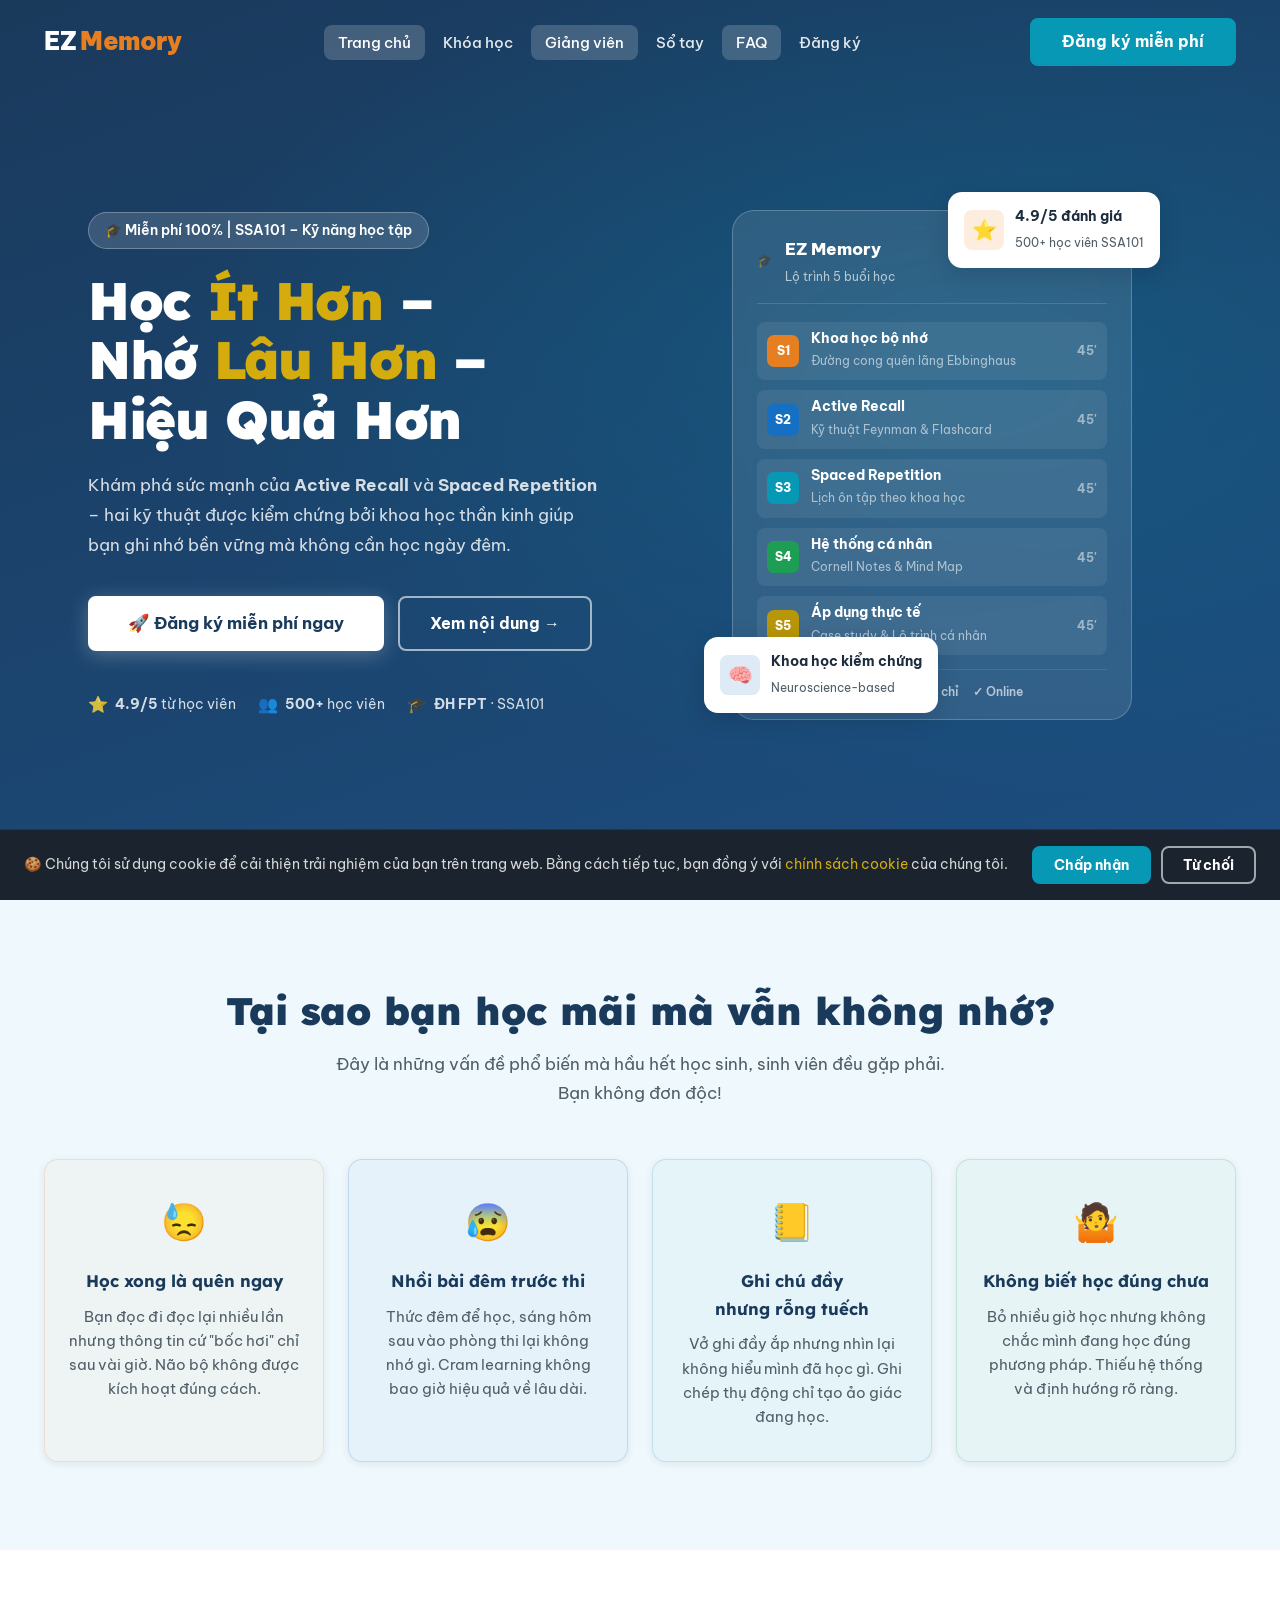
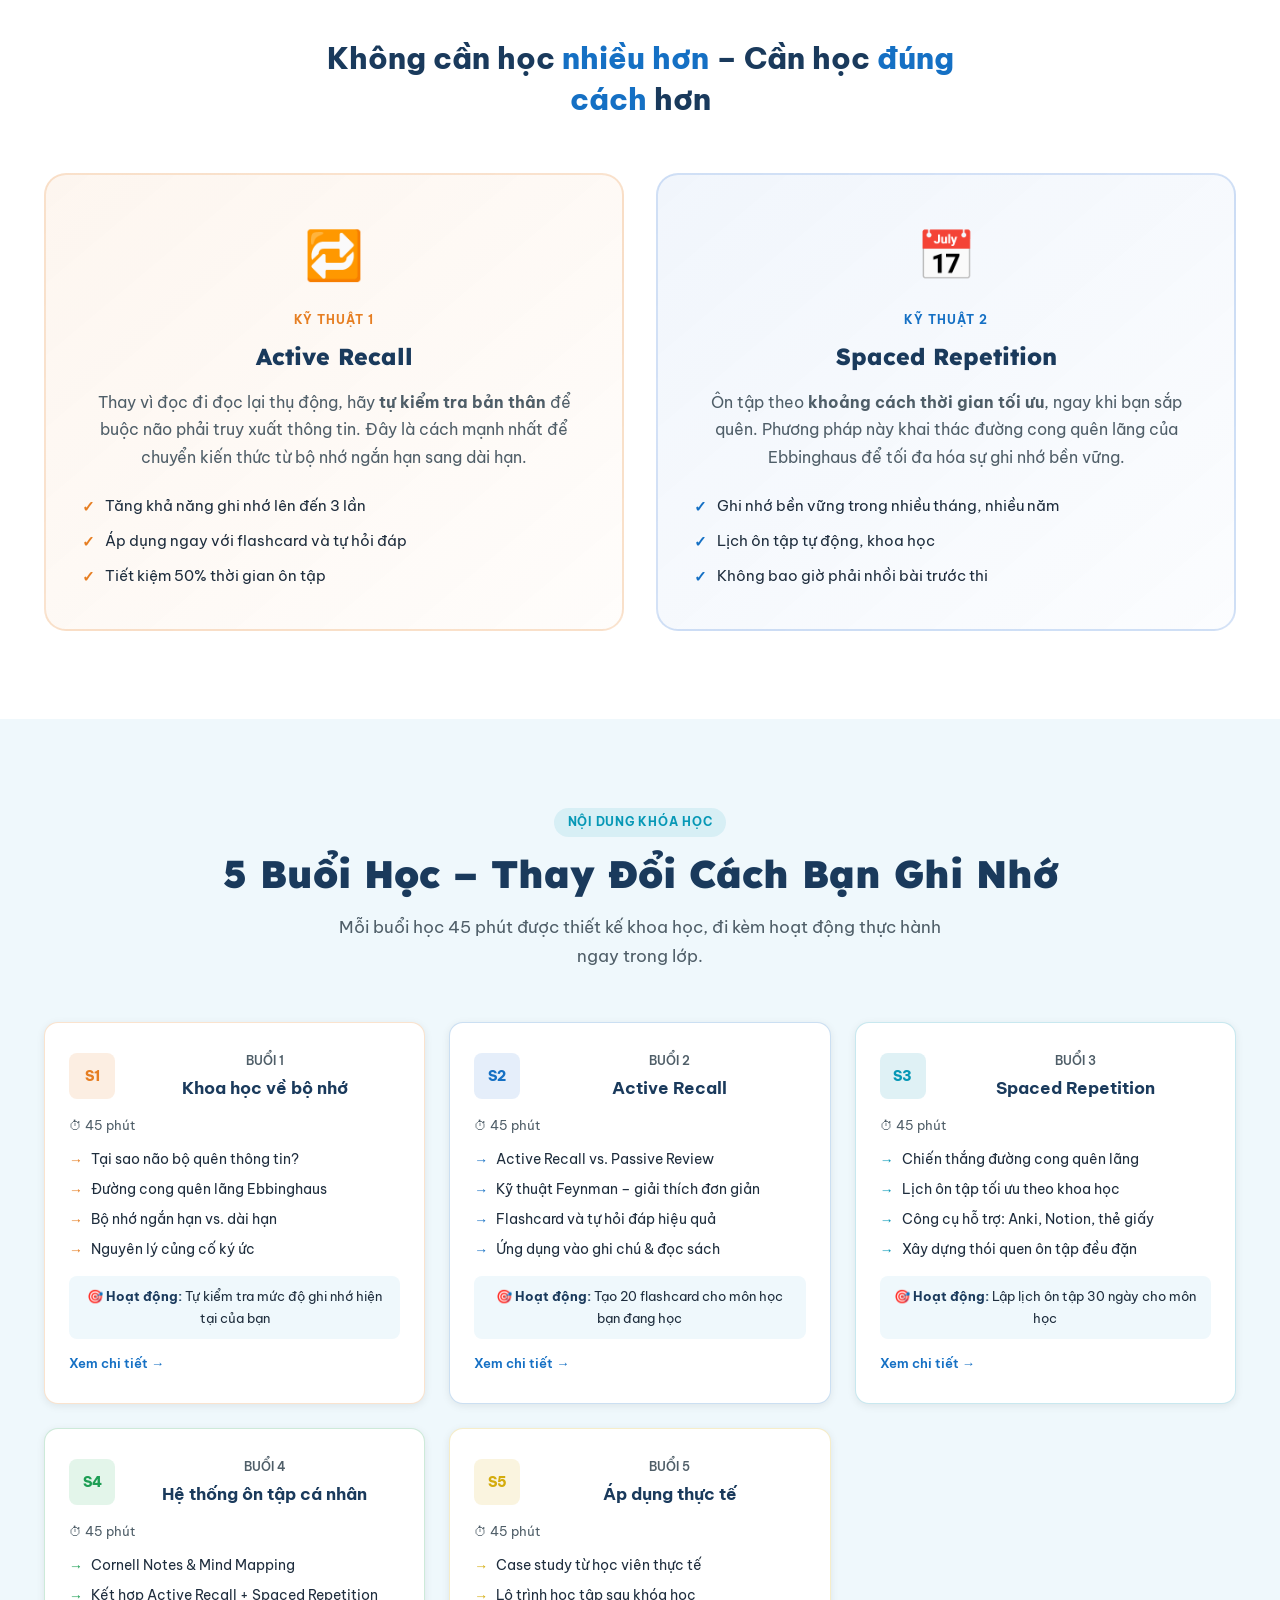
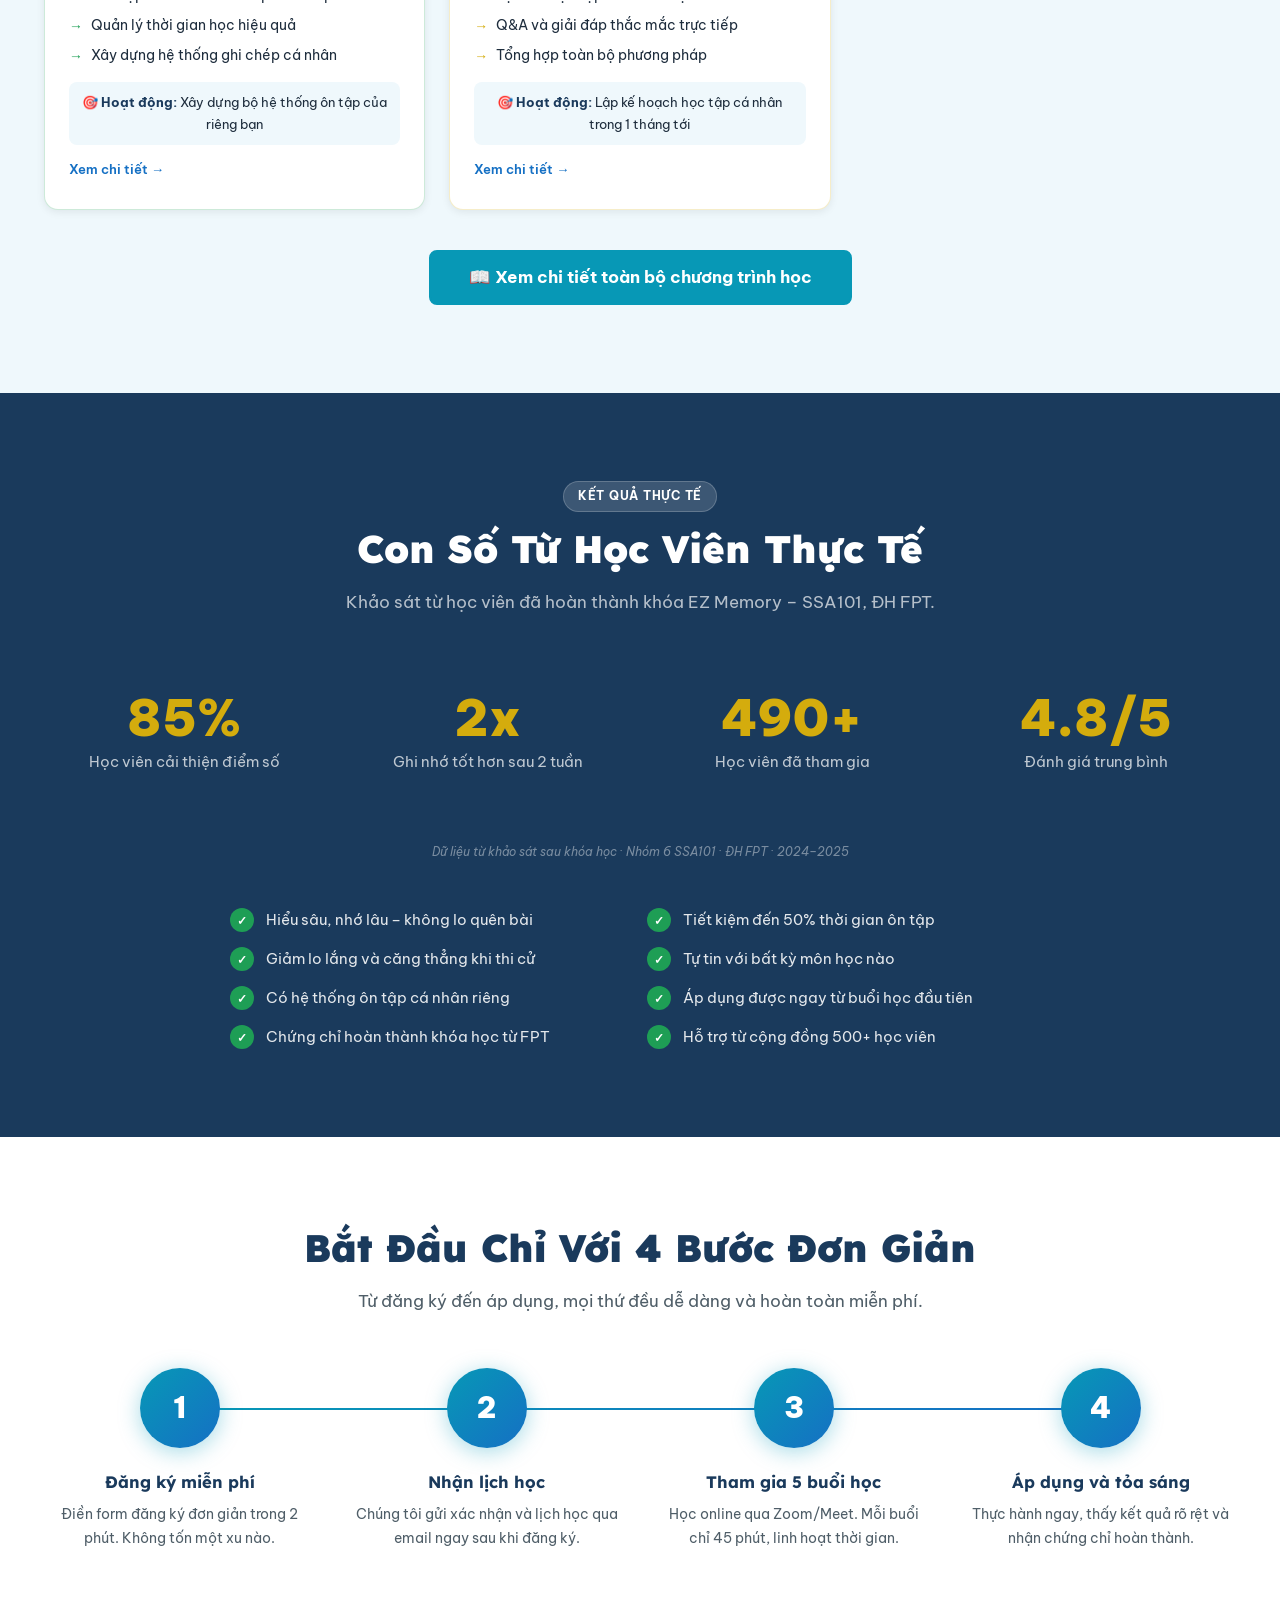
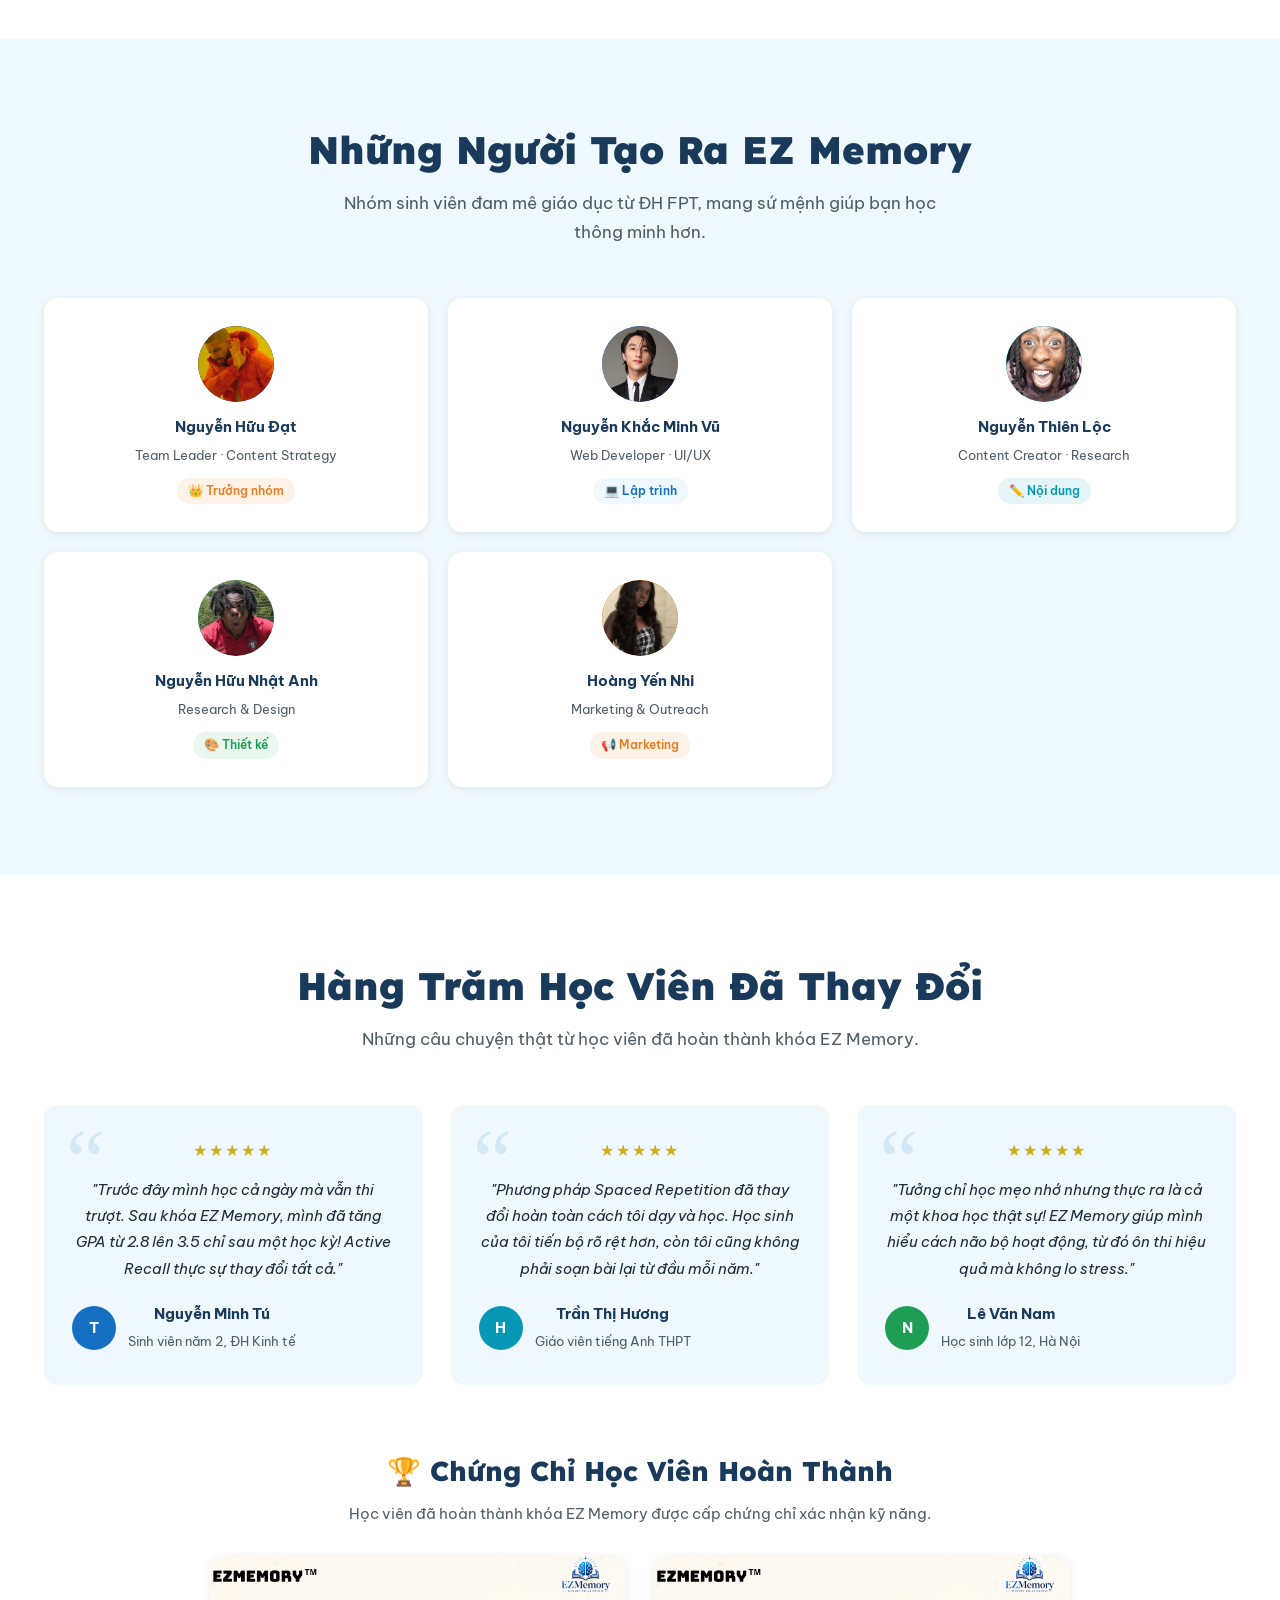
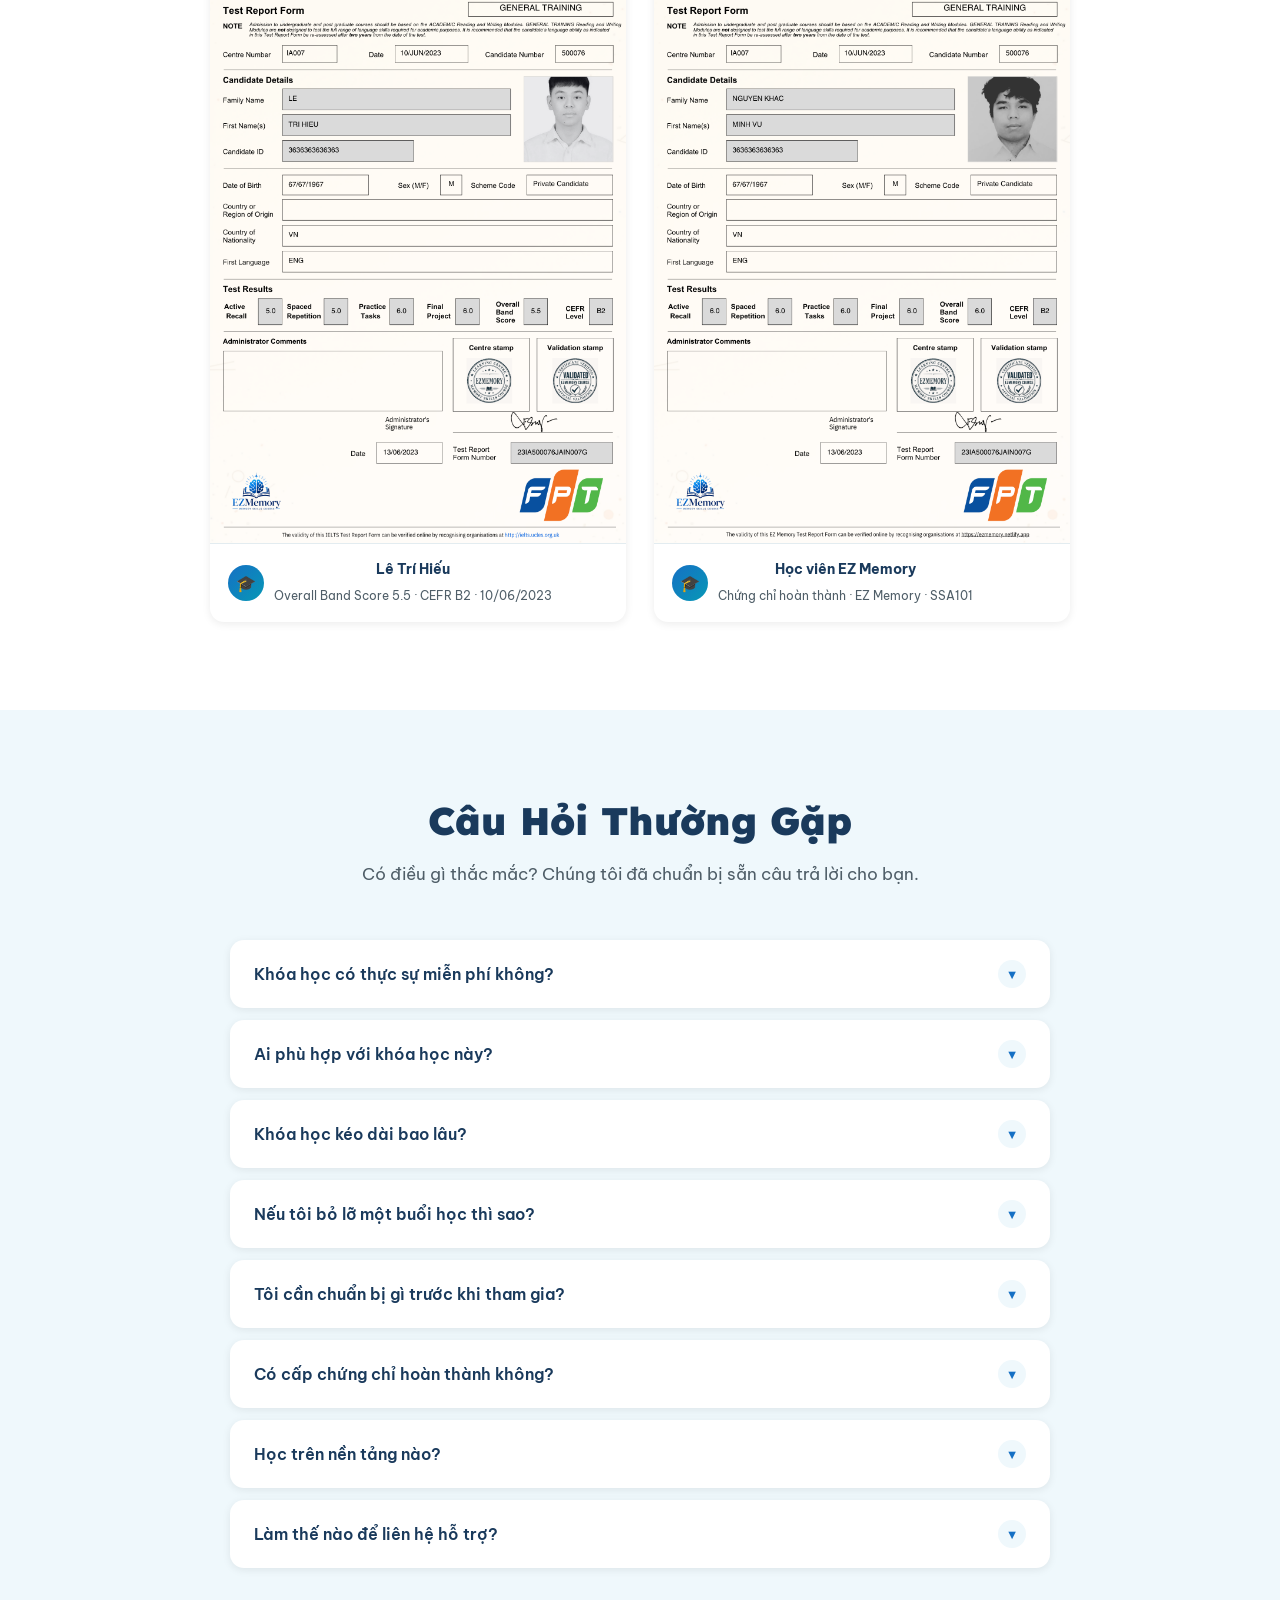
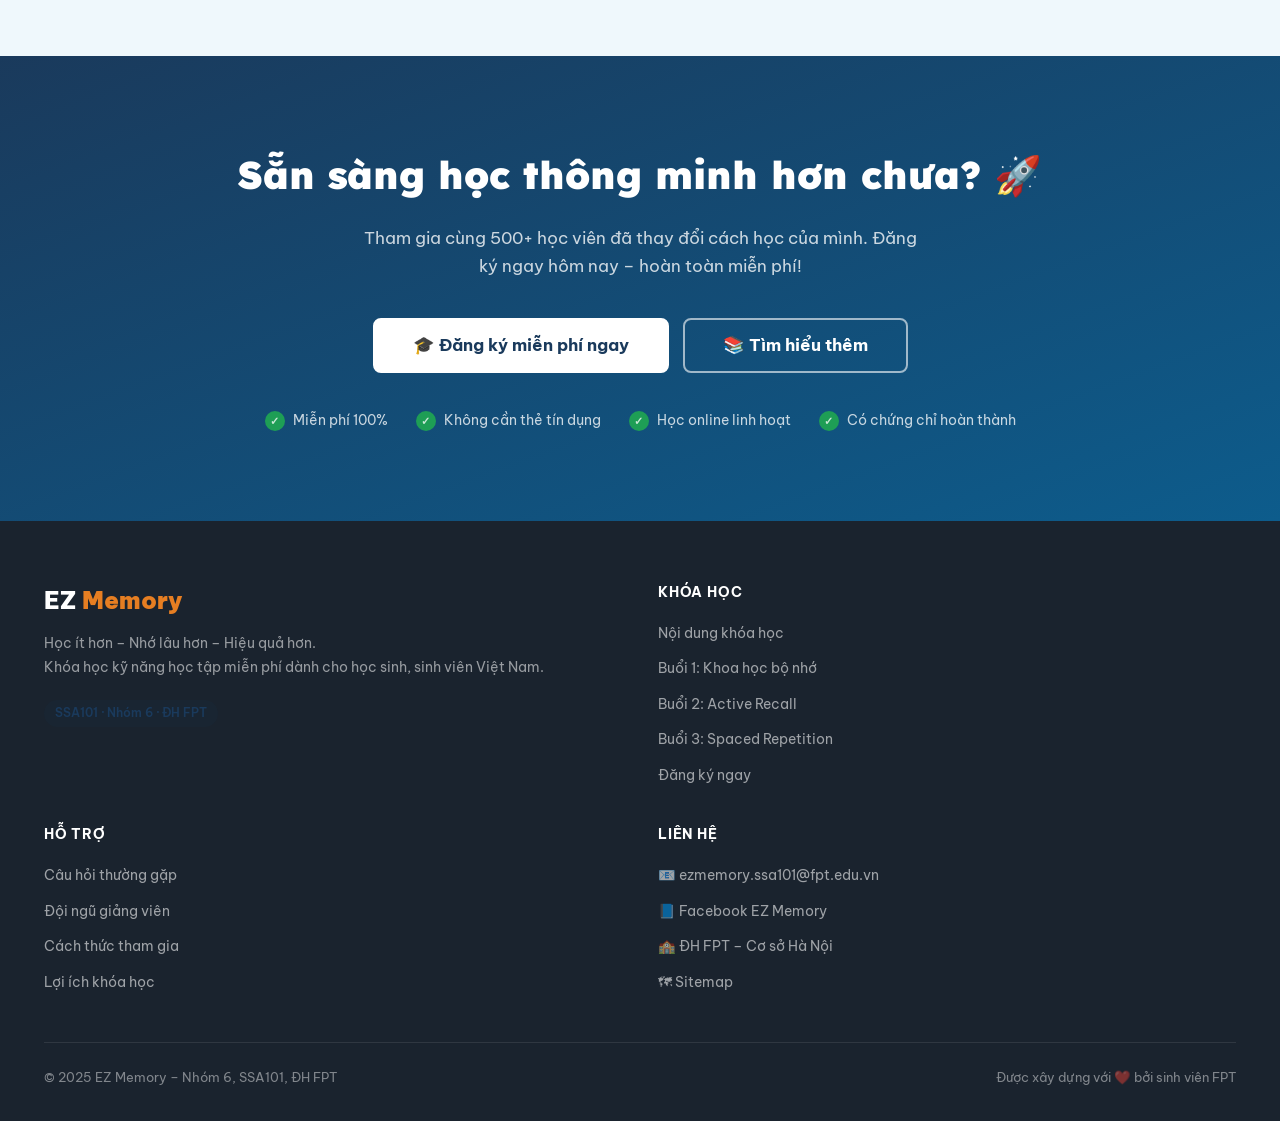
==== commit 2731874a: "ui: implement remaining planned phases (Phase 3 + 4) Phase 3 - UX Improvements (còn lại):  [3.2] Her" ====
--- a/index.html
+++ b/index.html
@@ -104,55 +104,106 @@
           mà không cần học ngày đêm.
         </p>
         <div class="hero__btns fade-in fade-in-delay-3">
-          <a href="register.html" class="btn btn-white btn-lg" aria-label="Đăng ký miễn phí ngay">
+          <a href="register.html" class="btn btn-white btn-lg hero__btn-primary" aria-label="Đăng ký miễn phí ngay">
             🚀 Đăng ký miễn phí ngay
           </a>
-          <a href="courses.html" class="btn btn-outline-white btn-lg" aria-label="Xem nội dung khóa học">
-            📚 Xem nội dung khóa học
+          <a href="courses.html" class="btn btn-outline-white" aria-label="Xem nội dung khóa học">
+            Xem nội dung →
           </a>
         </div>
         <div class="hero__proof fade-in fade-in-delay-4">
           <div class="hero__proof-item">
             <span class="proof-icon">⭐</span>
-            <span><strong>4.9/5</strong> đánh giá</span>
+            <span><strong>4.9/5</strong> từ học viên</span>
           </div>
           <div class="hero__proof-item">
             <span class="proof-icon">👥</span>
             <span><strong>500+</strong> học viên</span>
           </div>
           <div class="hero__proof-item">
-            <span class="proof-icon">📅</span>
-            <span><strong>5 buổi · 45 phút</strong>/buổi</span>
+            <span class="proof-icon">🎓</span>
+            <span><strong>ĐH FPT</strong> · SSA101</span>
           </div>
         </div>
       </div>
 
       <div class="hero__visual" aria-hidden="true">
         <div class="hero__card-wrap">
-          <div class="hero__mockup">
-            <div class="hero__mockup-emoji">🧠</div>
-            <h3>EZ Memory</h3>
-            <p>Khóa học kỹ năng học tập</p>
-            <div class="hero__mockup-tags">
-              <span class="hero__mockup-tag">5 buổi học</span>
-              <span class="hero__mockup-tag">45 phút/buổi</span>
-              <span class="hero__mockup-tag">Miễn phí 100%</span>
+
+          <!-- Course roadmap card – shows actual course content -->
+          <div class="hero__roadmap">
+            <div class="hero__roadmap-header">
+              <span class="hero__roadmap-badge-main">🎓</span>
+              <div>
+                <strong>EZ Memory</strong>
+                <span>Lộ trình 5 buổi học</span>
+              </div>
             </div>
-          </div>
+            <div class="hero__roadmap-items">
+              <div class="hero__roadmap-item">
+                <div class="hero__roadmap-num rn-orange">S1</div>
+                <div class="hero__roadmap-info">
+                  <strong>Khoa học bộ nhớ</strong>
+                  <span>Đường cong quên lãng Ebbinghaus</span>
+                </div>
+                <div class="hero__roadmap-dur">45'</div>
+              </div>
+              <div class="hero__roadmap-item">
+                <div class="hero__roadmap-num rn-blue">S2</div>
+                <div class="hero__roadmap-info">
+                  <strong>Active Recall</strong>
+                  <span>Kỹ thuật Feynman & Flashcard</span>
+                </div>
+                <div class="hero__roadmap-dur">45'</div>
+              </div>
+              <div class="hero__roadmap-item">
+                <div class="hero__roadmap-num rn-teal">S3</div>
+                <div class="hero__roadmap-info">
+                  <strong>Spaced Repetition</strong>
+                  <span>Lịch ôn tập theo khoa học</span>
+                </div>
+                <div class="hero__roadmap-dur">45'</div>
+              </div>
+              <div class="hero__roadmap-item">
+                <div class="hero__roadmap-num rn-green">S4</div>
+                <div class="hero__roadmap-info">
+                  <strong>Hệ thống cá nhân</strong>
+                  <span>Cornell Notes & Mind Map</span>
+                </div>
+                <div class="hero__roadmap-dur">45'</div>
+              </div>
+              <div class="hero__roadmap-item">
+                <div class="hero__roadmap-num rn-yellow">S5</div>
+                <div class="hero__roadmap-info">
+                  <strong>Áp dụng thực tế</strong>
+                  <span>Case study & Lộ trình cá nhân</span>
+                </div>
+                <div class="hero__roadmap-dur">45'</div>
+              </div>
+            </div>
+            <div class="hero__roadmap-footer">
+              <span>✓ Miễn phí 100%</span>
+              <span>✓ Có chứng chỉ</span>
+              <span>✓ Online</span>
+            </div>
+          </div>
+
+          <!-- Floating proof card -->
           <div class="floating-card" aria-hidden="true">
-            <div class="fc-icon orange">🔁</div>
+            <div class="fc-icon orange">⭐</div>
             <div class="fc-text">
-              <strong>Active Recall</strong>
-              <span>Nhớ bằng cách kiểm tra</span>
+              <strong>4.9/5 đánh giá</strong>
+              <span>500+ học viên SSA101</span>
             </div>
           </div>
           <div class="floating-card" aria-hidden="true">
-            <div class="fc-icon blue">📅</div>
+            <div class="fc-icon blue">🧠</div>
             <div class="fc-text">
-              <strong>Spaced Repetition</strong>
-              <span>Ôn đúng lúc, đúng chỗ</span>
+              <strong>Khoa học kiểm chứng</strong>
+              <span>Neuroscience-based</span>
             </div>
           </div>
+
         </div>
       </div>
     </div>
@@ -380,9 +431,9 @@
 <section class="benefits section" id="loi-ich" aria-label="Lợi ích khóa học">
   <div class="container text-center">
     <span class="section-tag" style="background:rgba(255,255,255,.15);color:#fff;border:1.5px solid rgba(255,255,255,.2)">Kết quả thực tế</span>
-    <h2 class="section-title fade-in">Những Con Số Không Biết Nói Dối</h2>
+    <h2 class="section-title fade-in">Con Số Từ Học Viên Thực Tế</h2>
     <p class="section-subtitle fade-in fade-in-delay-1">
-      Hàng trăm học viên đã thay đổi cách học và đạt kết quả vượt trội.
+      Khảo sát từ học viên đã hoàn thành khóa EZ Memory – SSA101, ĐH FPT.
     </p>
 
     <div class="benefits__stats">
@@ -402,7 +453,7 @@
         <div class="stat-item__number">
           <span data-counter="500" data-suffix="+">0+</span>
         </div>
-        <div class="stat-item__label">Học viên đã tốt nghiệp</div>
+        <div class="stat-item__label">Học viên đã tham gia</div>
       </div>
       <div class="stat-item fade-in fade-in-delay-4">
         <div class="stat-item__number">
@@ -411,6 +462,7 @@
         <div class="stat-item__label">Đánh giá trung bình</div>
       </div>
     </div>
+    <p class="benefits__source fade-in">Dữ liệu từ khảo sát sau khóa học · Nhóm 6 SSA101 · ĐH FPT · 2024–2025</p>
 
     <div class="benefits__bullets">
       <div class="benefit-bullet fade-in fade-in-delay-1">
--- a/css/style.css
+++ b/css/style.css
@@ -126,6 +126,12 @@
 .btn-secondary:hover { background: var(--blue); color: var(--white); transform: translateY(-2px); }
 .btn-white { background: var(--white); color: var(--navy); border-color: var(--white); }
 .btn-white:hover { background: var(--light-bg); transform: translateY(-2px); box-shadow: var(--shadow-md); }
+/* Primary hero CTA gets extra visual weight */
+.hero__btn-primary {
+  padding: 18px 40px;
+  font-size: 1.08rem;
+  box-shadow: 0 4px 20px rgba(255,255,255,.25);
+}
 .btn-outline-white { background: transparent; color: var(--white); border-color: rgba(255,255,255,.6); }
 .btn-outline-white:hover { background: rgba(255,255,255,.1); }
 .btn-lg   { padding: 17px 38px; font-size: 1.08rem; }
@@ -353,7 +359,7 @@
 }
 .hero__proof-item .proof-icon { font-size: 1rem; }
 
-/* Hero visual / floating cards */
+/* Hero visual / roadmap card */
 .hero__visual {
   position: relative;
   display: flex;
@@ -363,34 +369,71 @@
 .hero__card-wrap {
   position: relative;
   width: 100%;
-  max-width: 380px;
+  max-width: 400px;
   margin: 0 auto;
 }
-.hero__mockup {
-  background: rgba(255,255,255,.12);
-  backdrop-filter: blur(12px);
+
+/* Course Roadmap Card */
+.hero__roadmap {
+  background: rgba(255,255,255,.10);
+  backdrop-filter: blur(14px);
   border: 1.5px solid rgba(255,255,255,.22);
   border-radius: var(--radius-lg);
-  padding: 40px 32px 36px;
-  text-align: center;
+  padding: 24px 24px 18px;
   color: var(--white);
 }
-.hero__mockup-emoji { font-size: 3.6rem; margin-bottom: 14px; }
-.hero__mockup h3 { font-size: 1.55rem; font-weight: 900; margin-bottom: 6px; }
-.hero__mockup p  { font-size: .9rem; color: rgba(255,255,255,.72); margin-bottom: 22px; }
-.hero__mockup-tags {
-  display: flex;
-  gap: 8px;
-  justify-content: center;
+.hero__roadmap-header {
+  display: flex;
+  align-items: center;
+  gap: 12px;
+  margin-bottom: 18px;
+  padding-bottom: 14px;
+  border-bottom: 1px solid rgba(255,255,255,.14);
+}
+.hero__roadmap-badge-main { font-size: 1.8rem; }
+.hero__roadmap-header strong { display: block; font-size: 1.05rem; font-weight: 800; }
+.hero__roadmap-header span  { font-size: .78rem; color: rgba(255,255,255,.65); }
+
+.hero__roadmap-items { display: flex; flex-direction: column; gap: 10px; }
+.hero__roadmap-item {
+  display: flex;
+  align-items: center;
+  gap: 12px;
+  padding: 8px 10px;
+  border-radius: 8px;
+  background: rgba(255,255,255,.07);
+  transition: background .2s ease;
+}
+.hero__roadmap-item:hover { background: rgba(255,255,255,.13); }
+.hero__roadmap-num {
+  width: 32px; height: 32px;
+  border-radius: 7px;
+  display: flex; align-items: center; justify-content: center;
+  font-size: .75rem; font-weight: 800; flex-shrink: 0;
+  color: var(--white);
+}
+.rn-orange { background: var(--orange); }
+.rn-blue   { background: var(--blue);   }
+.rn-teal   { background: var(--teal);   }
+.rn-green  { background: var(--green);  }
+.rn-yellow { background: #B8960A;       }  /* darker yellow for legibility */
+.hero__roadmap-info { flex: 1; min-width: 0; }
+.hero__roadmap-info strong { display: block; font-size: .85rem; font-weight: 700; line-height: 1.2; }
+.hero__roadmap-info span   { font-size: .72rem; color: rgba(255,255,255,.58); }
+.hero__roadmap-dur {
+  font-size: .72rem; font-weight: 700;
+  color: rgba(255,255,255,.5);
+  flex-shrink: 0;
+}
+.hero__roadmap-footer {
+  display: flex;
+  gap: 14px;
   flex-wrap: wrap;
-}
-.hero__mockup-tag {
-  background: rgba(255,255,255,.18);
-  border: 1px solid rgba(255,255,255,.25);
-  color: var(--white);
-  padding: 4px 13px;
-  border-radius: 50px;
-  font-size: .8rem;
+  margin-top: 14px;
+  padding-top: 12px;
+  border-top: 1px solid rgba(255,255,255,.1);
+  font-size: .73rem;
+  color: rgba(255,255,255,.65);
   font-weight: 600;
 }
 
@@ -425,7 +468,7 @@
   font-size: 1.25rem; flex-shrink: 0;
 }
 .fc-icon.orange { background: rgba(230,126,34,.14); }
-.fc-icon.blue   { background: rgba(58,123,213,.14);  }
+.fc-icon.blue   { background: rgba(21,112,196,.14);  }
 .fc-text strong { display: block; font-size: .88rem; color: var(--dark); font-weight: 700; }
 .fc-text span   { font-size: .77rem; color: var(--gray); }
 
@@ -612,6 +655,12 @@
   margin-bottom: 8px;
 }
 .stat-item__label { font-size: .92rem; color: rgba(255,255,255,.72); }
+.benefits__source {
+  font-size: .78rem;
+  color: rgba(255,255,255,.42);
+  margin: 6px 0 44px;
+  font-style: italic;
+}
 .benefits__bullets {
   display: grid;
   grid-template-columns: repeat(2, 1fr);
@@ -1185,6 +1234,22 @@
 textarea.form-control { resize: vertical; min-height: 100px; }
 select.form-control  { cursor: pointer; background-image: url("data:image/svg+xml,%3Csvg xmlns='http://www.w3.org/2000/svg' width='12' height='8' viewBox='0 0 12 8'%3E%3Cpath fill='%234F5E68' d='M6 8L0 0h12z'/%3E%3C/svg%3E"); background-repeat: no-repeat; background-position: right 14px center; padding-right: 36px; }
 .form-hint  { font-size: .82rem; color: var(--gray); margin-top: 5px; }
+.form-hint-row {
+  display: flex;
+  justify-content: space-between;
+  align-items: flex-start;
+  gap: 8px;
+  margin-top: 5px;
+}
+.form-hint-row .form-hint { margin-top: 0; }
+.form-counter {
+  font-size: .78rem;
+  color: var(--gray);
+  flex-shrink: 0;
+  font-variant-numeric: tabular-nums;
+}
+.form-counter.warn { color: var(--orange); font-weight: 600; }
+.form-counter.limit { color: var(--red); font-weight: 700; }
 .form-error { font-size: .82rem; color: var(--red); margin-top: 5px; display: none; }
 .form-error.visible { display: block; }
 .form-check {
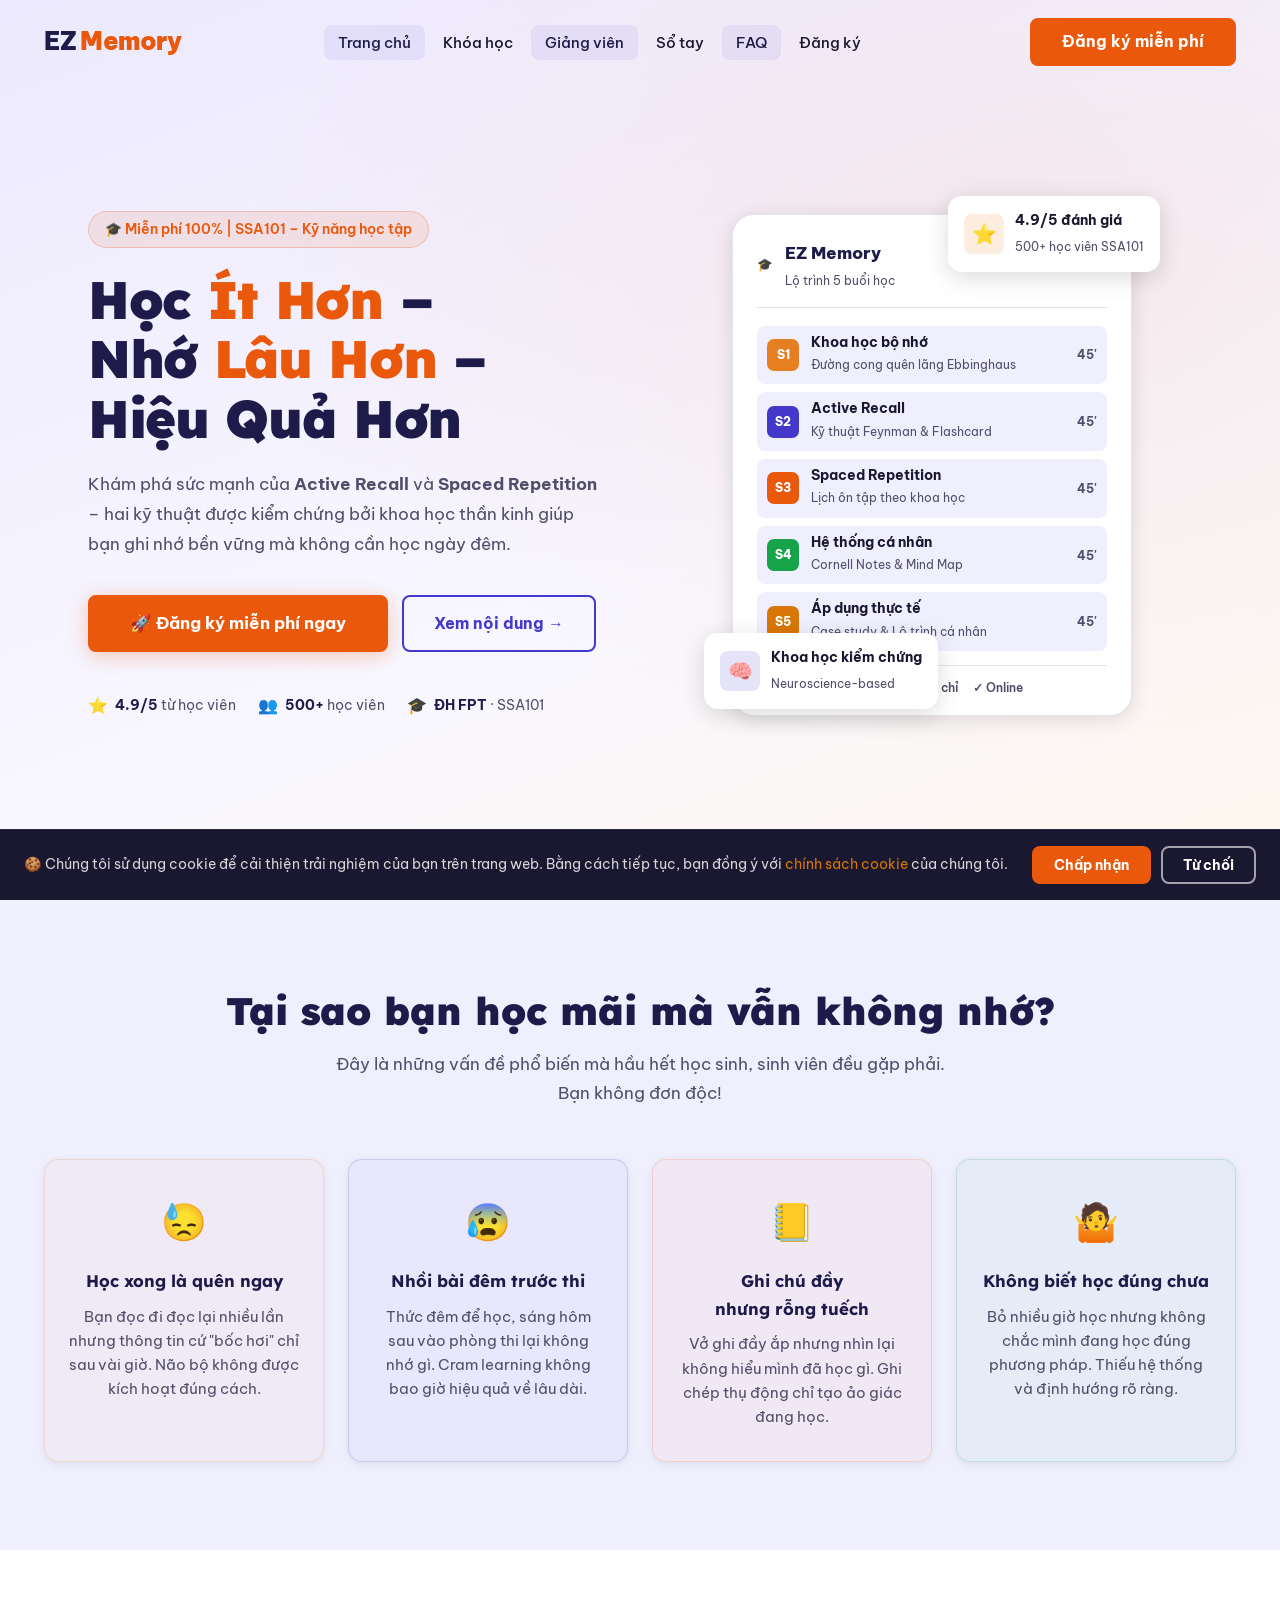
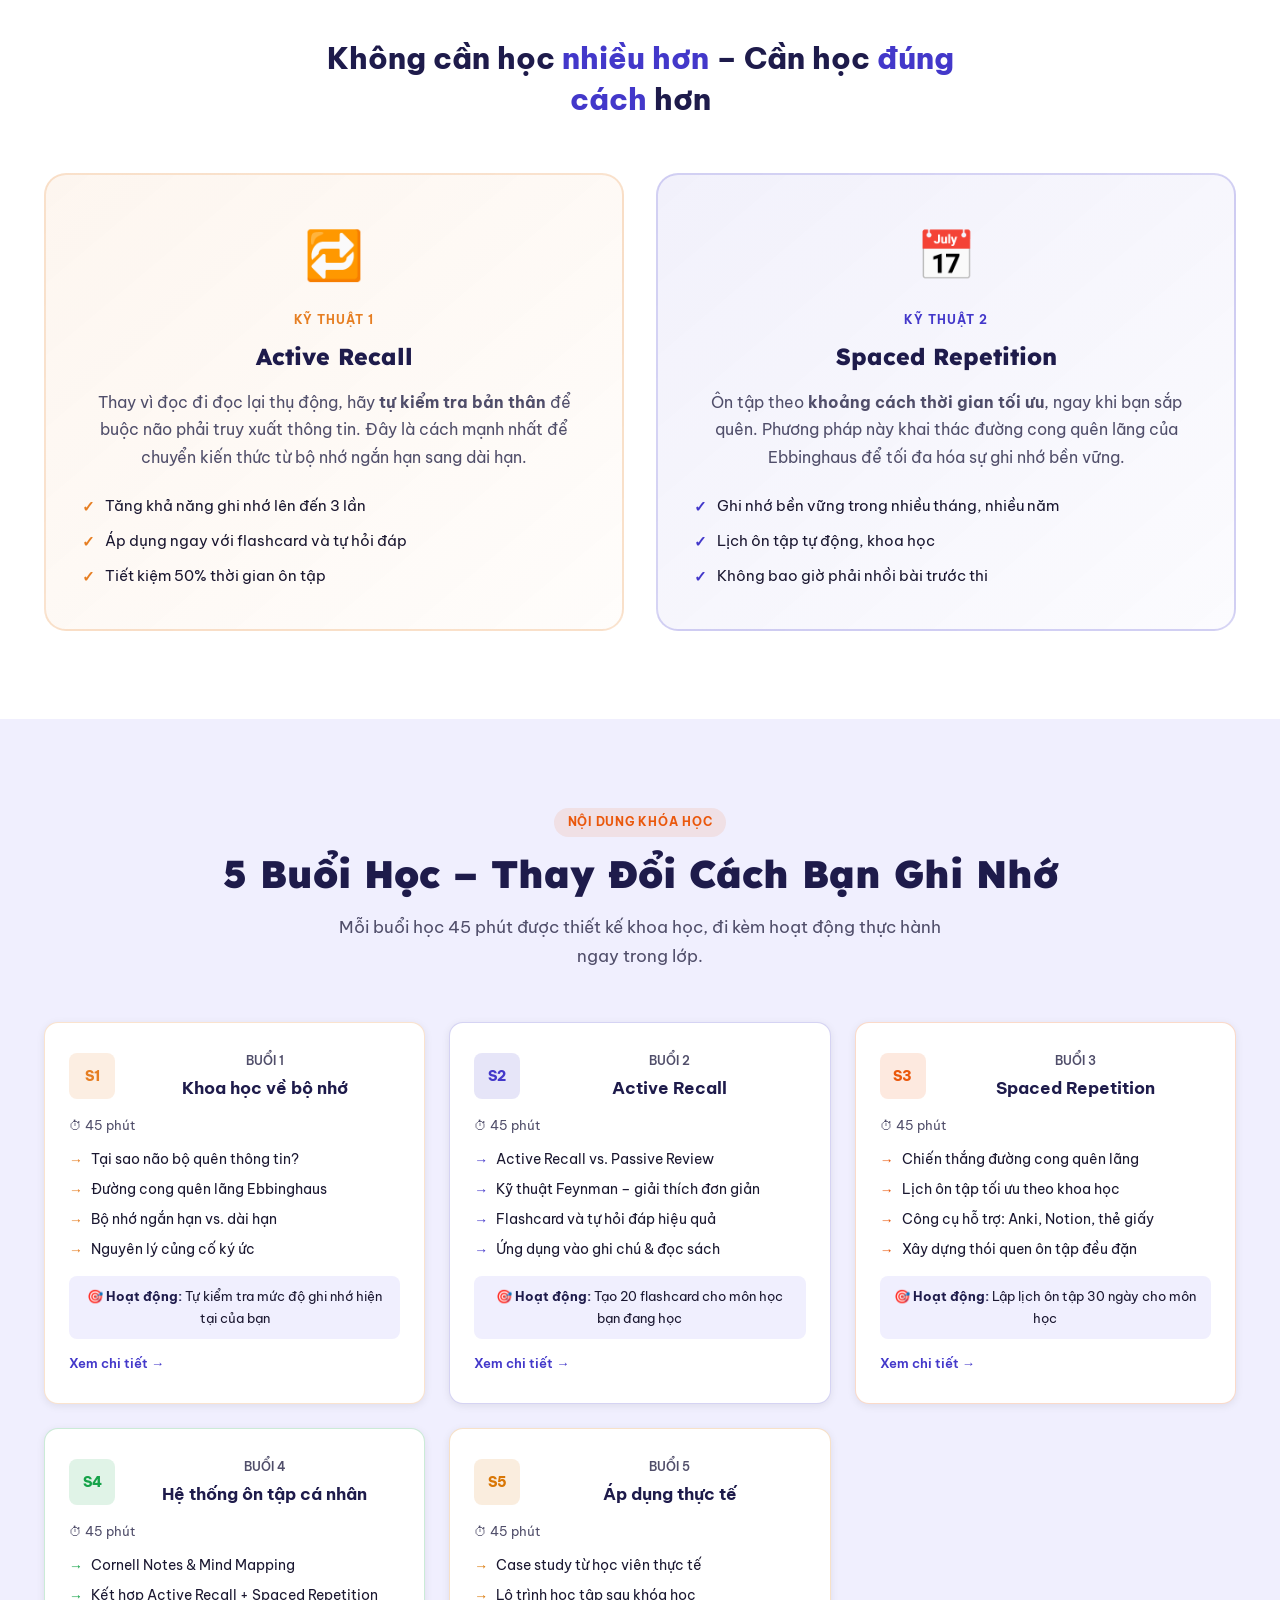
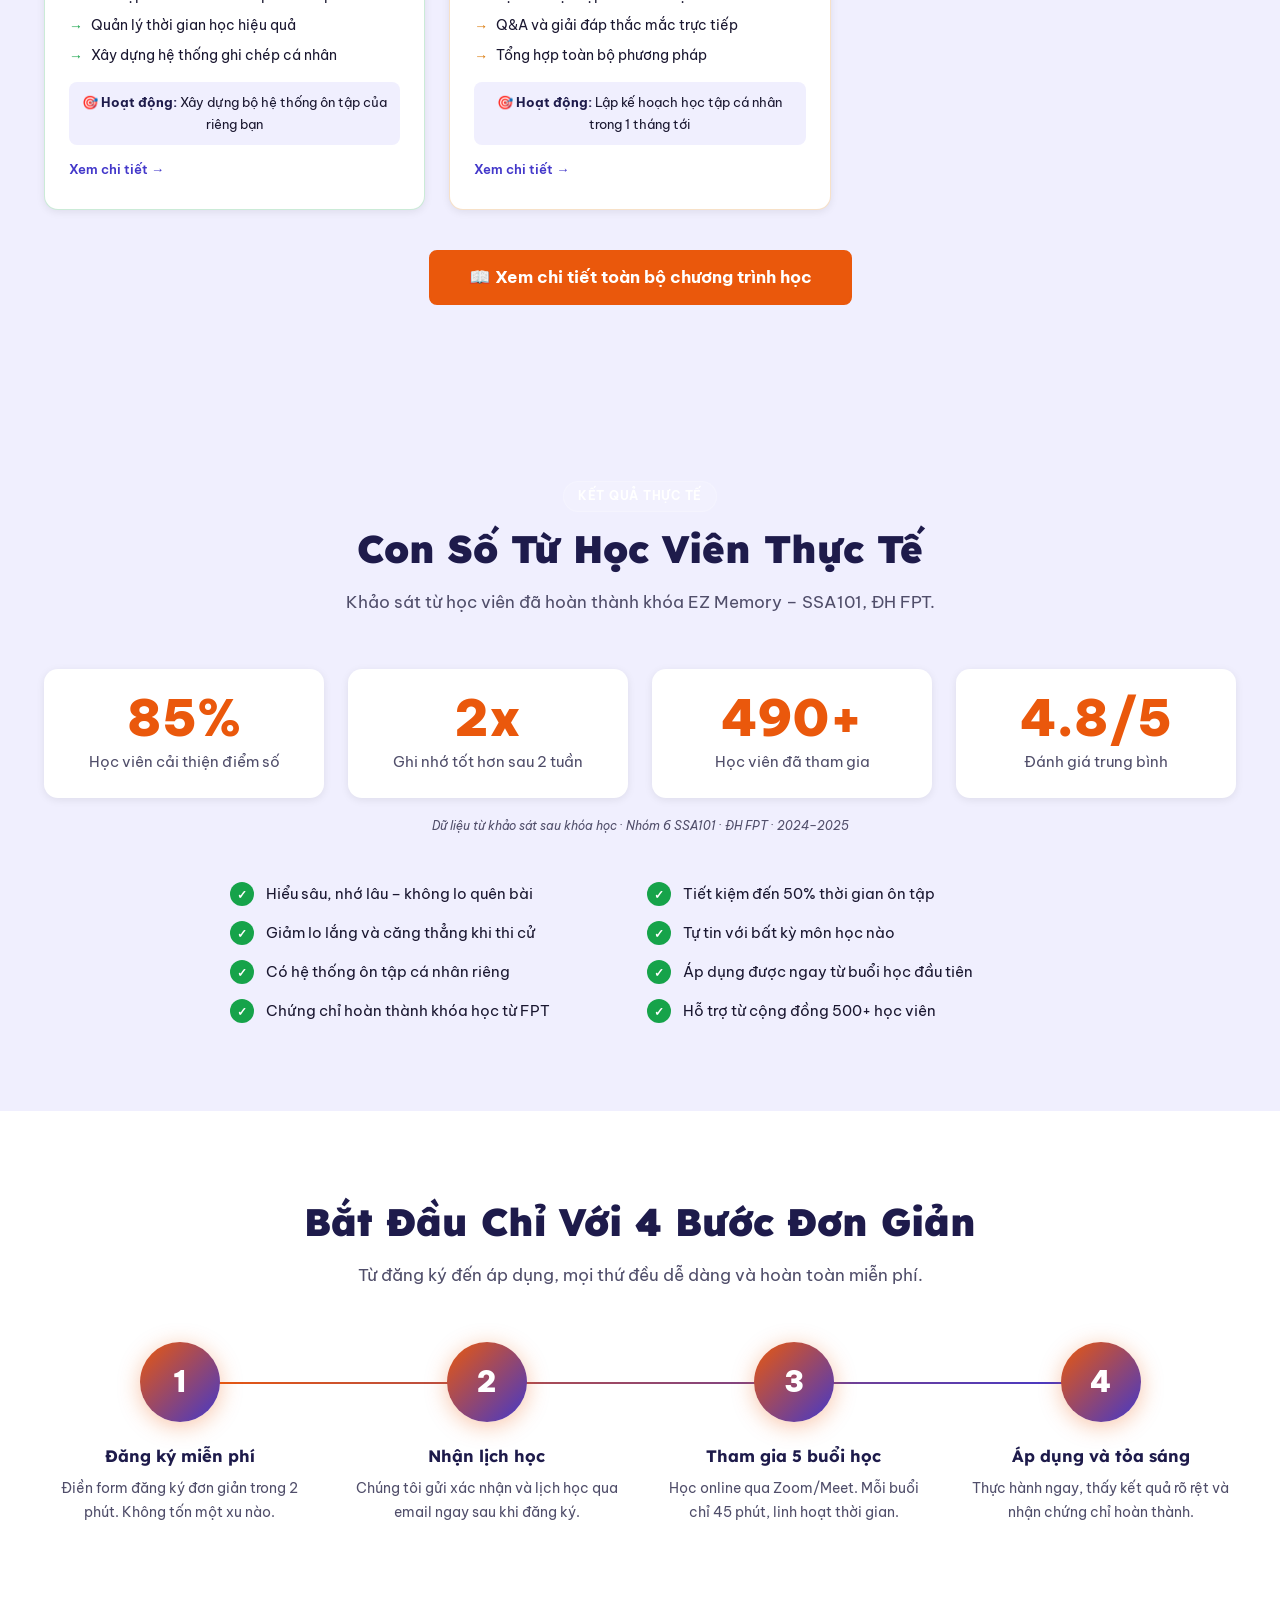
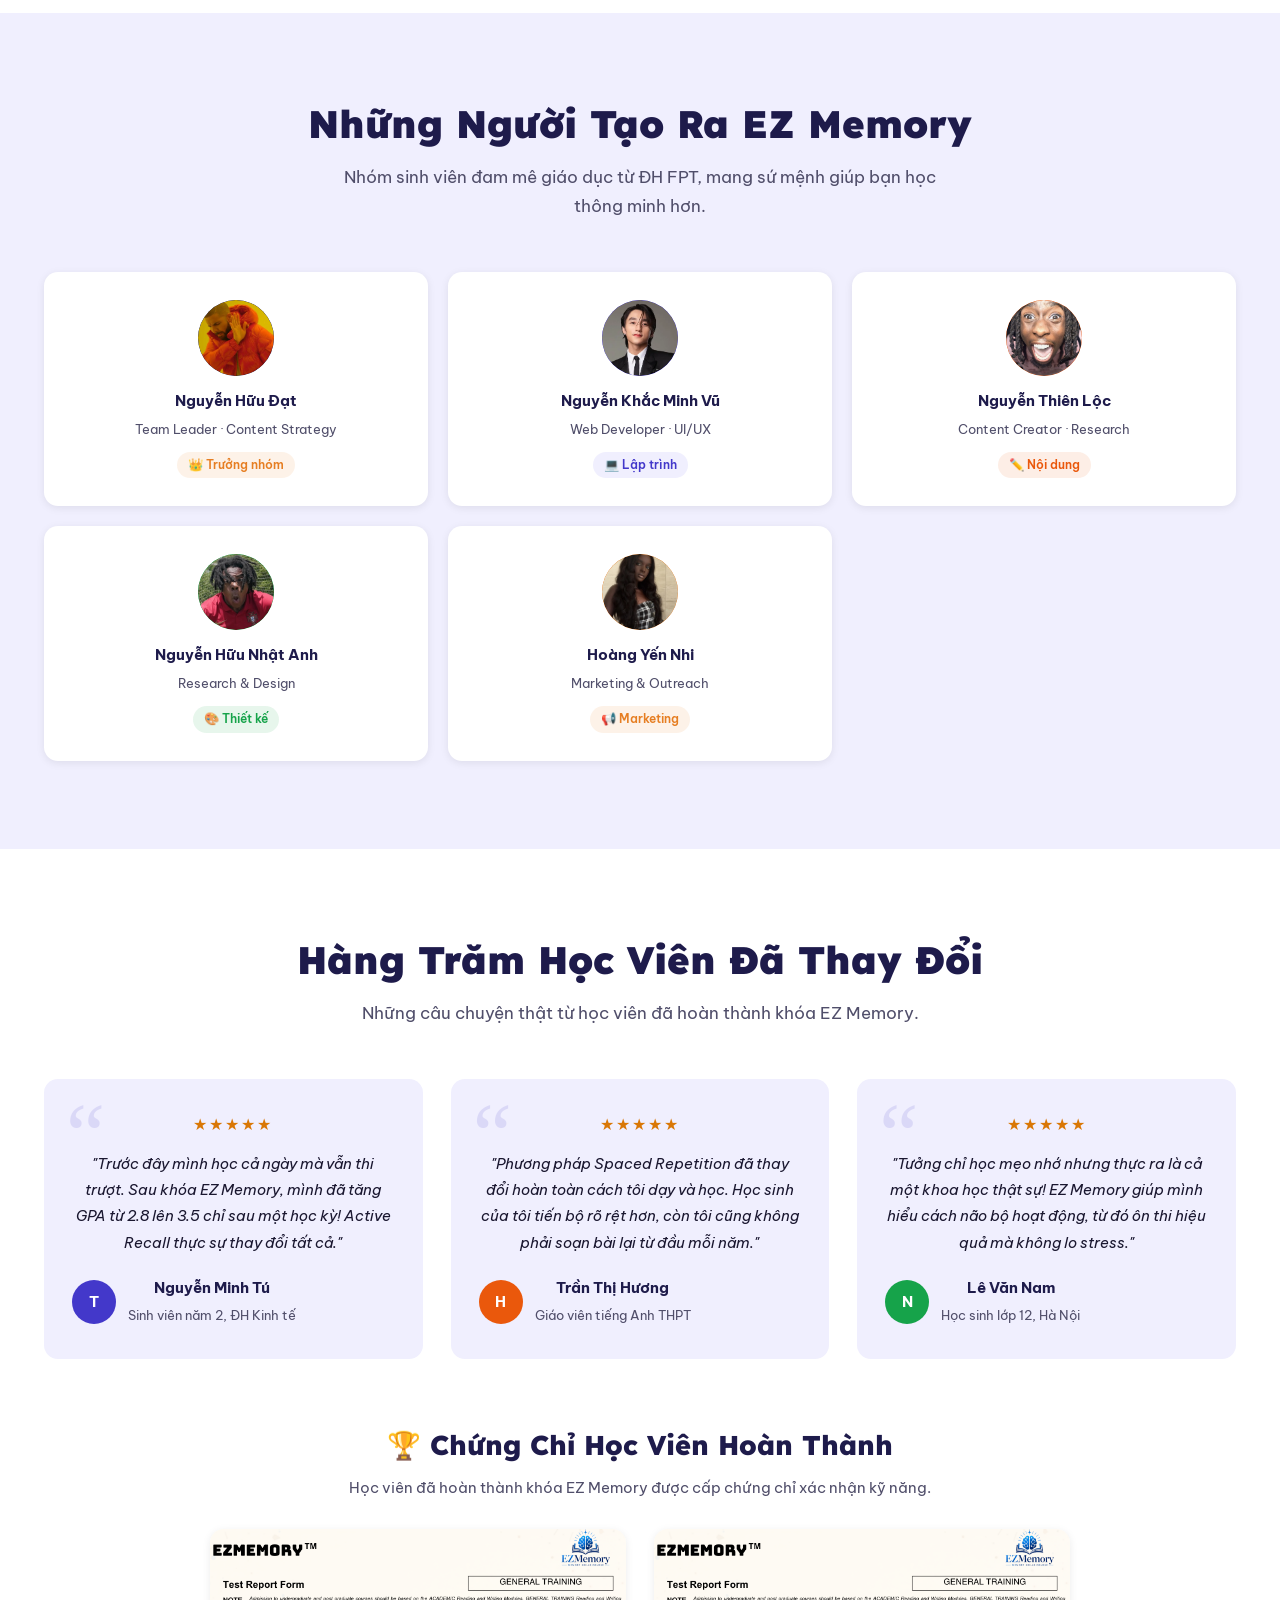
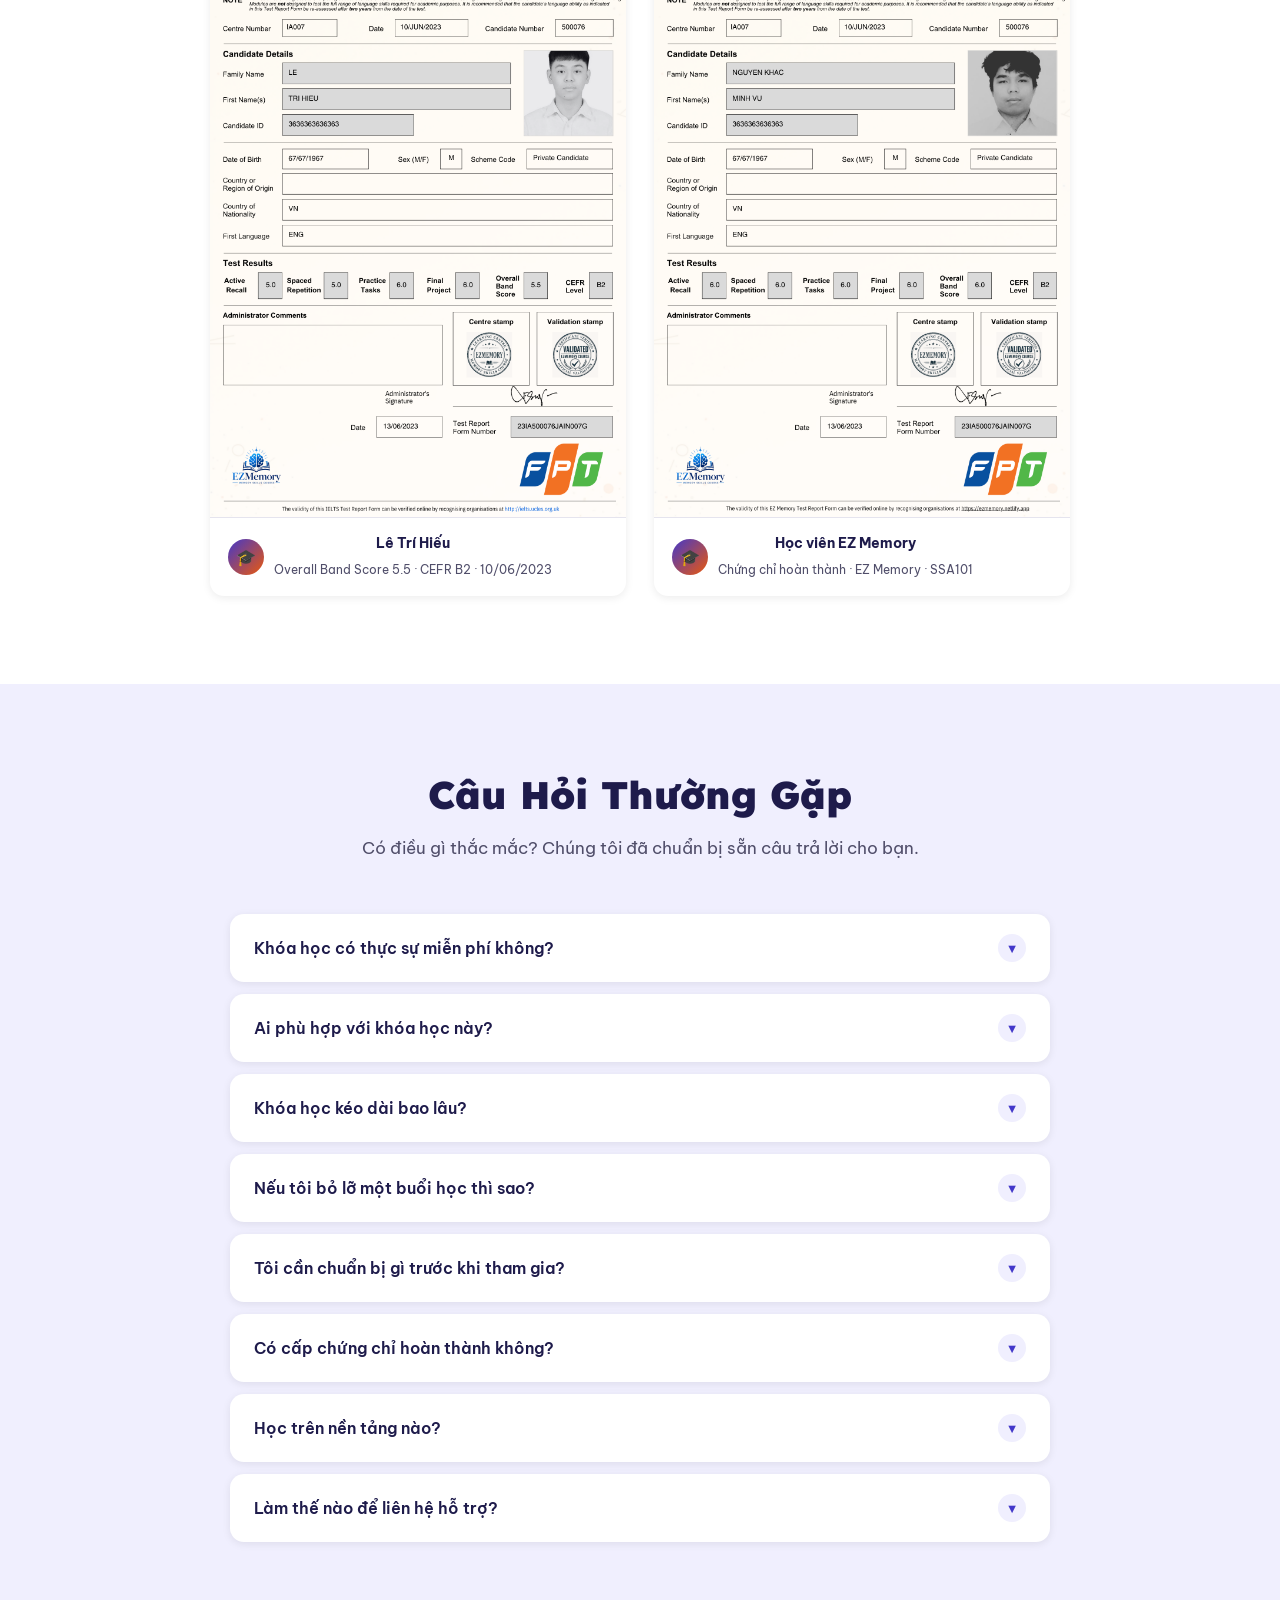
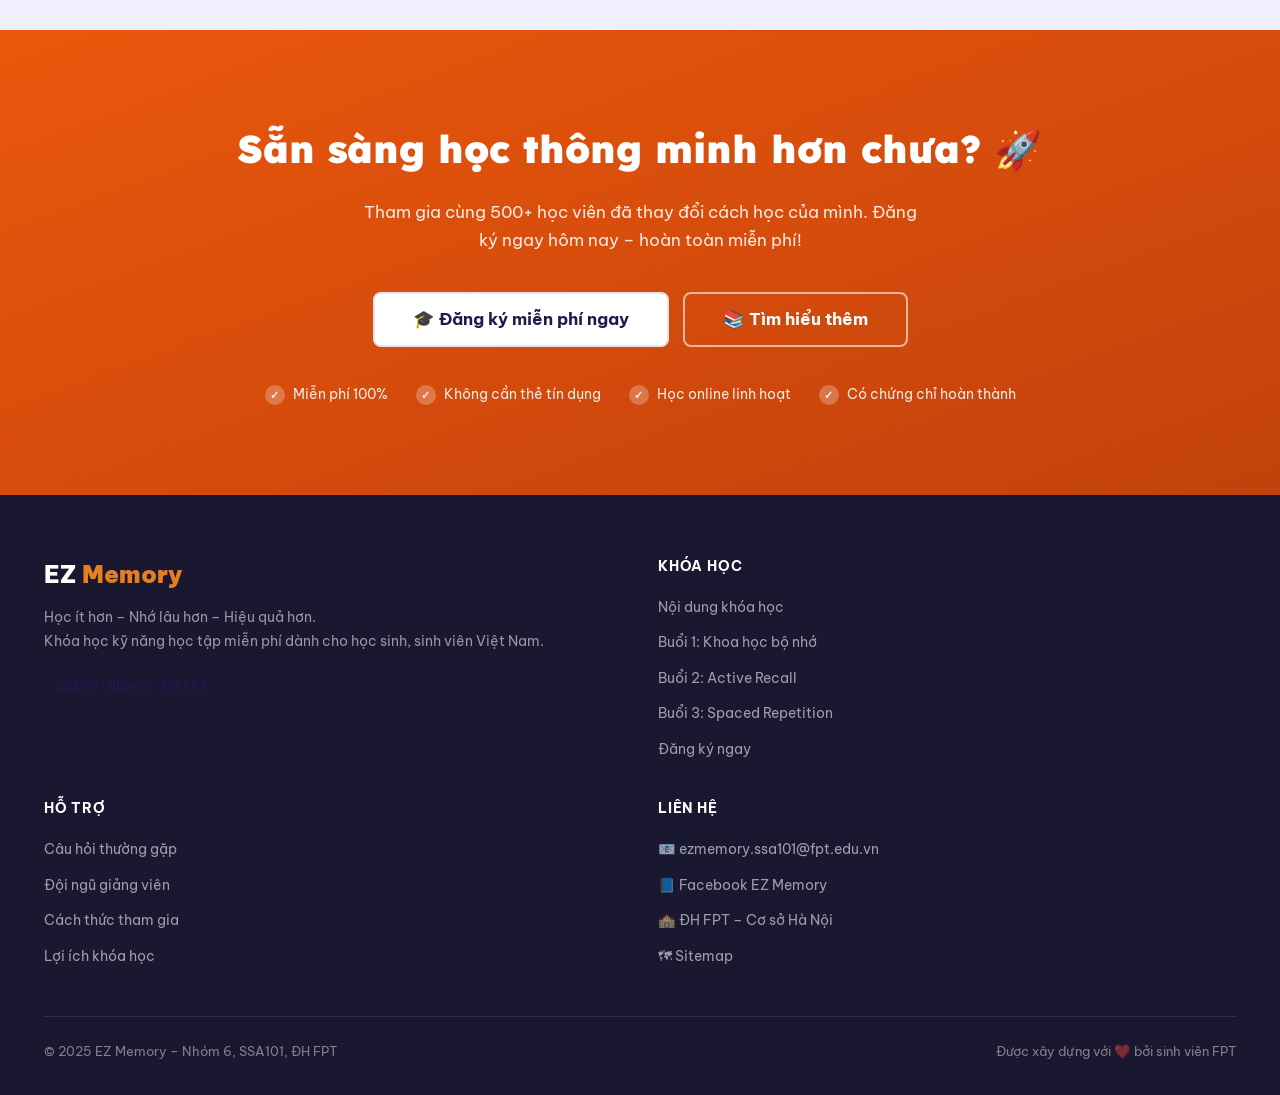
==== commit db52eff0: "ui: đổi sang phong cách sáng (Light Theme) Từ dark indigo heavy sang light, airy, bright:  Hero:   -" ====
--- a/index.html
+++ b/index.html
@@ -104,10 +104,10 @@
           mà không cần học ngày đêm.
         </p>
         <div class="hero__btns fade-in fade-in-delay-3">
-          <a href="register.html" class="btn btn-white btn-lg hero__btn-primary" aria-label="Đăng ký miễn phí ngay">
+          <a href="register.html" class="btn hero__btn-primary" aria-label="Đăng ký miễn phí ngay">
             🚀 Đăng ký miễn phí ngay
           </a>
-          <a href="courses.html" class="btn btn-outline-white" aria-label="Xem nội dung khóa học">
+          <a href="courses.html" class="btn btn-secondary" aria-label="Xem nội dung khóa học">
             Xem nội dung →
           </a>
         </div>
--- a/css/style.css
+++ b/css/style.css
@@ -1,21 +1,21 @@
-/* ============================================================
+﻿/* ============================================================
    EZ Memory – style.css
    ============================================================ */
 
 /* ---------- CSS Variables ---------- */
 :root {
-  --navy:       #1A3A5C;
-  --blue:       #1570C4;
-  --teal:       #0798B6;
-  --green:      #1E9E55;
+  --navy:       #1E1B4B;
+  --blue:       #4338CA;
+  --teal:       #EA580C;
+  --green:      #16A34A;
   --orange:     #E67E22;
-  --yellow:     #D4AC0D;
-  --light-bg:   #EFF8FC;
+  --yellow:     #D97706;
+  --light-bg:   #F0EFFE;
   --white:      #FFFFFF;
-  --dark:       #1E2D3D;
-  --gray:       #4F5E68;   /* was #7F8C8D – fixed WCAG AA contrast (≥4.5:1 on white) */
-  --light-gray: #E3ECF0;
-  --red:        #D63B2F;
+  --dark:       #1A1730;
+  --gray:       #504E6A;   /* WCAG AA ≥4.5:1 on white */
+  --light-gray: #E5E4EE;
+  --red:        #DC2626;
 
   --shadow-sm: 0 2px 8px rgba(0,0,0,.08);
   --shadow-md: 0 4px 20px rgba(0,0,0,.12);
@@ -80,7 +80,7 @@
 
 .section-tag {
   display: inline-block;
-  background: rgba(7,152,182,.1);
+  background: rgba(234,88,12,.1);
   color: var(--teal);
   padding: 4px 14px;
   border-radius: 50px;
@@ -124,13 +124,22 @@
 .btn-primary:hover { background: var(--blue); border-color: var(--blue); transform: translateY(-2px); box-shadow: var(--shadow-md); }
 .btn-secondary { background: transparent; color: var(--blue); border-color: var(--blue); }
 .btn-secondary:hover { background: var(--blue); color: var(--white); transform: translateY(-2px); }
-.btn-white { background: var(--white); color: var(--navy); border-color: var(--white); }
-.btn-white:hover { background: var(--light-bg); transform: translateY(-2px); box-shadow: var(--shadow-md); }
-/* Primary hero CTA gets extra visual weight */
+.btn-white { background: var(--white); color: var(--navy); border-color: var(--light-gray); }
+.btn-white:hover { background: var(--light-bg); border-color: var(--blue); transform: translateY(-2px); box-shadow: var(--shadow-sm); }
+/* Primary hero CTA */
 .hero__btn-primary {
+  background: var(--teal);
+  color: var(--white);
+  border-color: var(--teal);
   padding: 18px 40px;
   font-size: 1.08rem;
-  box-shadow: 0 4px 20px rgba(255,255,255,.25);
+  box-shadow: 0 4px 20px rgba(234,88,12,.3);
+}
+.hero__btn-primary:hover {
+  background: #C2410C;
+  border-color: #C2410C;
+  box-shadow: 0 6px 24px rgba(234,88,12,.4);
+  transform: translateY(-2px);
 }
 .btn-outline-white { background: transparent; color: var(--white); border-color: rgba(255,255,255,.6); }
 .btn-outline-white:hover { background: rgba(255,255,255,.1); }
@@ -155,9 +164,9 @@
   display: inline-flex;
   align-items: center;
   gap: 6px;
-  background: rgba(58,123,213,.12);
+  background: rgba(67,56,202,.12);
   color: var(--blue);
-  border: 1.5px solid rgba(58,123,213,.25);
+  border: 1.5px solid rgba(67,56,202,.25);
   border-radius: 50px;
   padding: 6px 16px;
   font-size: .85rem;
@@ -176,9 +185,9 @@
   color: var(--blue);
 }
 .tag--orange { background: rgba(230,126,34,.1); color: var(--orange); }
-.tag--green  { background: rgba(39,174,96,.1);  color: var(--green);  }
-.tag--teal   { background: rgba(8,145,178,.1);   color: var(--teal);   }
-.tag--navy   { background: rgba(26,58,92,.1);    color: var(--navy);   }
+.tag--green  { background: rgba(22,163,74,.1);  color: var(--green);  }
+.tag--teal   { background: rgba(234,88,12,.1);   color: var(--teal);   }
+.tag--navy   { background: rgba(30,27,75,.1);    color: var(--navy);   }
 
 /* ---------- Fade-in ---------- */
 /* Default: elements are visible (no JS = no problem).
@@ -208,7 +217,8 @@
   padding: 18px 0;
 }
 .navbar.scrolled {
-  background: var(--white);
+  background: rgba(255,255,255,.95);
+  backdrop-filter: blur(10px);
   box-shadow: var(--shadow-sm);
   padding: 10px 0;
 }
@@ -221,7 +231,7 @@
 .navbar__logo {
   font-size: 1.55rem;
   font-weight: 900;
-  color: var(--white);
+  color: var(--navy);
   letter-spacing: -.02em;
   transition: color var(--transition);
   display: flex;
@@ -230,7 +240,7 @@
   flex-shrink: 0;
 }
 .navbar.scrolled .navbar__logo { color: var(--navy); }
-.navbar__logo .logo-accent { color: var(--orange); }
+.navbar__logo .logo-accent { color: var(--teal); }
 
 .navbar__nav {
   display: flex;
@@ -241,15 +251,15 @@
   padding: 8px 14px;
   border-radius: var(--radius-sm);
   font-weight: 500;
-  color: rgba(255,255,255,.88);
+  color: var(--dark);
   transition: var(--transition);
   font-size: .95rem;
   white-space: nowrap;
 }
 .navbar.scrolled .navbar__link { color: var(--dark); }
 .navbar__link:hover, .navbar__link.active {
-  color: var(--white);
-  background: rgba(255,255,255,.18);
+  color: var(--navy);
+  background: rgba(67,56,202,.07);
 }
 .navbar.scrolled .navbar__link:hover,
 .navbar.scrolled .navbar__link.active {
@@ -270,7 +280,7 @@
 .navbar__toggle span {
   display: block;
   width: 24px; height: 2px;
-  background: var(--white);
+  background: var(--navy);
   border-radius: 2px;
   transition: var(--transition);
 }
@@ -286,7 +296,7 @@
    HERO
    ============================================================ */
 .hero {
-  background: linear-gradient(160deg, var(--navy) 0%, #1C4E80 100%);
+  background: linear-gradient(160deg, #EDE9FE 0%, #F8F7FF 60%, #FFF7ED 100%);
   min-height: 100vh;
   display: flex;
   align-items: center;
@@ -297,7 +307,7 @@
 .hero::before {
   content: '';
   position: absolute; inset: 0;
-  background: radial-gradient(ellipse at 75% 40%, rgba(7,152,182,.22) 0%, transparent 58%);
+  background: radial-gradient(ellipse at 80% 30%, rgba(234,88,12,.08) 0%, transparent 55%);
 }
 .hero::after {
   content: '';
@@ -315,12 +325,12 @@
   position: relative;
   z-index: 1;
 }
-.hero__content { color: var(--white); }
+.hero__content { color: var(--dark); }
 .hero__badge { margin-bottom: 22px; }
 .hero__badge .badge {
-  background: rgba(255,255,255,.14);
-  color: var(--white);
-  border-color: rgba(255,255,255,.28);
+  background: rgba(234,88,12,.1);
+  color: var(--teal);
+  border-color: rgba(234,88,12,.25);
 }
 .hero__title {
   font-size: clamp(2.1rem, 4.2vw, 3.3rem);
@@ -328,13 +338,13 @@
   line-height: 1.13;
   margin-bottom: 20px;
   text-wrap: balance;
-  letter-spacing: -0.025em;
   letter-spacing: -.025em;
-}
-.hero__title .highlight { color: var(--yellow); }
+  color: var(--navy);
+}
+.hero__title .highlight { color: var(--teal); }
 .hero__subtitle {
   font-size: 1.08rem;
-  color: rgba(255,255,255,.82);
+  color: var(--gray);
   margin-bottom: 36px;
   line-height: 1.75;
   max-width: 520px;
@@ -354,9 +364,10 @@
   display: flex;
   align-items: center;
   gap: 7px;
-  color: rgba(255,255,255,.82);
+  color: var(--gray);
   font-size: .88rem;
 }
+.hero__proof-item strong { color: var(--navy); }
 .hero__proof-item .proof-icon { font-size: 1rem; }
 
 /* Hero visual / roadmap card */
@@ -375,12 +386,12 @@
 
 /* Course Roadmap Card */
 .hero__roadmap {
-  background: rgba(255,255,255,.10);
-  backdrop-filter: blur(14px);
-  border: 1.5px solid rgba(255,255,255,.22);
+  background: var(--white);
+  border: 1.5px solid var(--light-gray);
   border-radius: var(--radius-lg);
   padding: 24px 24px 18px;
-  color: var(--white);
+  color: var(--dark);
+  box-shadow: var(--shadow-md);
 }
 .hero__roadmap-header {
   display: flex;
@@ -388,23 +399,23 @@
   gap: 12px;
   margin-bottom: 18px;
   padding-bottom: 14px;
-  border-bottom: 1px solid rgba(255,255,255,.14);
+  border-bottom: 1px solid var(--light-gray);
 }
 .hero__roadmap-badge-main { font-size: 1.8rem; }
-.hero__roadmap-header strong { display: block; font-size: 1.05rem; font-weight: 800; }
-.hero__roadmap-header span  { font-size: .78rem; color: rgba(255,255,255,.65); }
-
-.hero__roadmap-items { display: flex; flex-direction: column; gap: 10px; }
+.hero__roadmap-header strong { display: block; font-size: 1.05rem; font-weight: 800; color: var(--navy); }
+.hero__roadmap-header span  { font-size: .78rem; color: var(--gray); }
+
+.hero__roadmap-items { display: flex; flex-direction: column; gap: 8px; }
 .hero__roadmap-item {
   display: flex;
   align-items: center;
   gap: 12px;
   padding: 8px 10px;
   border-radius: 8px;
-  background: rgba(255,255,255,.07);
+  background: var(--light-bg);
   transition: background .2s ease;
 }
-.hero__roadmap-item:hover { background: rgba(255,255,255,.13); }
+.hero__roadmap-item:hover { background: rgba(67,56,202,.06); }
 .hero__roadmap-num {
   width: 32px; height: 32px;
   border-radius: 7px;
@@ -416,13 +427,13 @@
 .rn-blue   { background: var(--blue);   }
 .rn-teal   { background: var(--teal);   }
 .rn-green  { background: var(--green);  }
-.rn-yellow { background: #B8960A;       }  /* darker yellow for legibility */
+.rn-yellow { background: #D97706;       }
 .hero__roadmap-info { flex: 1; min-width: 0; }
-.hero__roadmap-info strong { display: block; font-size: .85rem; font-weight: 700; line-height: 1.2; }
-.hero__roadmap-info span   { font-size: .72rem; color: rgba(255,255,255,.58); }
+.hero__roadmap-info strong { display: block; font-size: .85rem; font-weight: 700; color: var(--dark); line-height: 1.2; }
+.hero__roadmap-info span   { font-size: .72rem; color: var(--gray); }
 .hero__roadmap-dur {
   font-size: .72rem; font-weight: 700;
-  color: rgba(255,255,255,.5);
+  color: var(--gray);
   flex-shrink: 0;
 }
 .hero__roadmap-footer {
@@ -431,9 +442,9 @@
   flex-wrap: wrap;
   margin-top: 14px;
   padding-top: 12px;
-  border-top: 1px solid rgba(255,255,255,.1);
+  border-top: 1px solid var(--light-gray);
   font-size: .73rem;
-  color: rgba(255,255,255,.65);
+  color: var(--gray);
   font-weight: 600;
 }
 
@@ -468,7 +479,7 @@
   font-size: 1.25rem; flex-shrink: 0;
 }
 .fc-icon.orange { background: rgba(230,126,34,.14); }
-.fc-icon.blue   { background: rgba(21,112,196,.14);  }
+.fc-icon.blue   { background: rgba(67,56,202,.14);  }
 .fc-text strong { display: block; font-size: .88rem; color: var(--dark); font-weight: 700; }
 .fc-text span   { font-size: .77rem; color: var(--gray); }
 
@@ -491,9 +502,9 @@
   border: 1.5px solid transparent;
 }
 .problem-card:nth-child(1) { background: rgba(230,126,34,.04); border-color: rgba(230,126,34,.18); }
-.problem-card:nth-child(2) { background: rgba(21,112,196,.04); border-color: rgba(21,112,196,.18); }
-.problem-card:nth-child(3) { background: rgba(7,152,182,.04);  border-color: rgba(7,152,182,.18);  }
-.problem-card:nth-child(4) { background: rgba(30,158,85,.04);  border-color: rgba(30,158,85,.18);  }
+.problem-card:nth-child(2) { background: rgba(67,56,202,.04); border-color: rgba(67,56,202,.18); }
+.problem-card:nth-child(3) { background: rgba(234,88,12,.04);  border-color: rgba(234,88,12,.18);  }
+.problem-card:nth-child(4) { background: rgba(22,163,74,.04);  border-color: rgba(22,163,74,.18);  }
 .problem-card:hover { transform: translateY(-5px); box-shadow: var(--shadow-md); }
 .problem-card__icon  { font-size: 2.3rem; margin-bottom: 14px; }
 .problem-card__title { font-size: 1.05rem; font-weight: 700; color: var(--navy); margin-bottom: 10px; text-wrap: balance; }
@@ -531,8 +542,8 @@
   border: 2px solid rgba(230,126,34,.2);
 }
 .method-card--blue {
-  background: linear-gradient(140deg, rgba(58,123,213,.07), rgba(58,123,213,.02));
-  border: 2px solid rgba(58,123,213,.2);
+  background: linear-gradient(140deg, rgba(67,56,202,.07), rgba(67,56,202,.02));
+  border: 2px solid rgba(67,56,202,.2);
 }
 .method-card__icon  { font-size: 3rem; margin-bottom: 16px; }
 .method-card__label { font-size: .78rem; font-weight: 700; text-transform: uppercase; letter-spacing: .08em; margin-bottom: 8px; }
@@ -574,10 +585,10 @@
 }
 .session-card:hover { transform: translateY(-6px); box-shadow: var(--shadow-md); border-color: transparent; }
 .session-card--s1 { border-color: rgba(230,126,34,.22); }
-.session-card--s2 { border-color: rgba(21,112,196,.22);  }
-.session-card--s3 { border-color: rgba(7,152,182,.22);   }
-.session-card--s4 { border-color: rgba(30,158,85,.22);   }
-.session-card--s5 { border-color: rgba(212,172,13,.22);  }
+.session-card--s2 { border-color: rgba(67,56,202,.22);  }
+.session-card--s3 { border-color: rgba(234,88,12,.22);   }
+.session-card--s4 { border-color: rgba(22,163,74,.22);   }
+.session-card--s5 { border-color: rgba(217,119,6,.22);  }
 
 .session-card__header { display: flex; align-items: center; gap: 14px; margin-bottom: 14px; }
 .session-badge {
@@ -587,10 +598,10 @@
   font-weight: 800; font-size: .88rem; flex-shrink: 0;
 }
 .session-card--s1 .session-badge { background: rgba(230,126,34,.13); color: var(--orange); }
-.session-card--s2 .session-badge { background: rgba(58,123,213,.13);  color: var(--blue);   }
-.session-card--s3 .session-badge { background: rgba(8,145,178,.13);   color: var(--teal);   }
-.session-card--s4 .session-badge { background: rgba(39,174,96,.13);   color: var(--green);  }
-.session-card--s5 .session-badge { background: rgba(212,172,13,.13);  color: var(--yellow); }
+.session-card--s2 .session-badge { background: rgba(67,56,202,.13);  color: var(--blue);   }
+.session-card--s3 .session-badge { background: rgba(234,88,12,.13);   color: var(--teal);   }
+.session-card--s4 .session-badge { background: rgba(22,163,74,.13);   color: var(--green);  }
+.session-card--s5 .session-badge { background: rgba(217,119,6,.13);  color: var(--yellow); }
 
 .session-card__meta    { flex: 1; }
 .session-card__num     { font-size: .78rem; font-weight: 600; color: var(--gray); text-transform: uppercase; }
@@ -636,30 +647,36 @@
 /* ============================================================
    BENEFITS
    ============================================================ */
-.benefits { background: var(--navy); color: var(--white); }
-.benefits .section-title    { color: var(--white); }
-.benefits .section-subtitle { color: rgba(255,255,255,.68); }
+.benefits { background: var(--light-bg); }
+.benefits .section-title    { color: var(--navy); }
+.benefits .section-subtitle { color: var(--gray); }
 .benefits__stats {
   display: grid;
   grid-template-columns: repeat(4, 1fr);
   gap: 24px;
-  margin: 52px 0 44px;
+  margin: 52px 0 6px;
   text-align: center;
 }
-.stat-item { padding: 24px 16px; }
+.stat-item {
+  padding: 24px 16px;
+  background: var(--white);
+  border-radius: var(--radius-md);
+  box-shadow: var(--shadow-sm);
+}
 .stat-item__number {
   font-size: 3.1rem;
   font-weight: 900;
-  color: var(--yellow);
+  color: var(--teal);
   line-height: 1;
   margin-bottom: 8px;
 }
-.stat-item__label { font-size: .92rem; color: rgba(255,255,255,.72); }
+.stat-item__label { font-size: .92rem; color: var(--gray); }
 .benefits__source {
   font-size: .78rem;
-  color: rgba(255,255,255,.42);
-  margin: 6px 0 44px;
+  color: var(--gray);
+  margin: 18px 0 44px;
   font-style: italic;
+  opacity: .75;
 }
 .benefits__bullets {
   display: grid;
@@ -670,7 +687,7 @@
 }
 .benefit-bullet {
   display: flex; align-items: flex-start; gap: 12px;
-  color: rgba(255,255,255,.88); font-size: .95rem;
+  color: var(--dark); font-size: .95rem;
 }
 .benefit-bullet__check {
   width: 24px; height: 24px;
@@ -709,7 +726,7 @@
   font-size: 1.8rem; font-weight: 900;
   display: flex; align-items: center; justify-content: center;
   margin: 0 auto 20px;
-  box-shadow: 0 4px 22px rgba(7,152,182,.35);
+  box-shadow: 0 4px 22px rgba(234,88,12,.35);
 }
 .process-step__title { font-size: 1.04rem; font-weight: 700; color: var(--navy); margin-bottom: 8px; }
 .process-step__text  { font-size: .9rem; color: var(--gray); line-height: 1.65; }
@@ -947,13 +964,13 @@
    CTA SECTION
    ============================================================ */
 .cta-section {
-  background: linear-gradient(160deg, var(--navy) 0%, #0D5C8C 100%);
+  background: linear-gradient(160deg, #EA580C 0%, #C2410C 100%);
   color: var(--white);
   padding: 88px 0;
   text-align: center;
 }
 .cta-section__title    { font-size: clamp(1.9rem, 3vw, 2.9rem); font-weight: 900; margin-bottom: 16px; }
-.cta-section__subtitle { font-size: 1.07rem; color: rgba(255,255,255,.78); margin-bottom: 38px; max-width: 560px; margin-left: auto; margin-right: auto; }
+.cta-section__subtitle { font-size: 1.07rem; color: rgba(255,255,255,.88); margin-bottom: 38px; max-width: 560px; margin-left: auto; margin-right: auto; }
 .cta-section__btns     { display: flex; gap: 14px; justify-content: center; flex-wrap: wrap; margin-bottom: 36px; }
 .cta-section__reassurance {
   display: flex; justify-content: center; gap: 28px;
@@ -961,12 +978,12 @@
 }
 .cta-reassurance-item {
   display: flex; align-items: center; gap: 8px;
-  font-size: .88rem; color: rgba(255,255,255,.77);
+  font-size: .88rem; color: rgba(255,255,255,.88);
 }
 .cta-reassurance-item::before {
   content: '✓';
   width: 20px; height: 20px;
-  background: var(--green); border-radius: 50%;
+  background: rgba(255,255,255,.25); border-radius: 50%;
   display: inline-flex; align-items: center; justify-content: center;
   font-size: .7rem; font-weight: 700; flex-shrink: 0;
 }
@@ -979,11 +996,13 @@
   position: fixed;
   bottom: 0; left: 0; right: 0;
   z-index: 1500;
-  padding: 14px 20px;
-  background: var(--navy);
-  box-shadow: 0 -4px 20px rgba(0,0,0,.18);
+  padding: 12px 20px;
+  background: rgba(255,255,255,.96);
+  backdrop-filter: blur(10px);
+  box-shadow: 0 -2px 16px rgba(0,0,0,.1);
   transform: translateY(100%);
   transition: transform .35s ease;
+  border-top: 1px solid var(--light-gray);
 }
 .sticky-cta.visible { transform: translateY(0); }
 .sticky-cta__btn {
@@ -1001,7 +1020,7 @@
   text-decoration: none;
   transition: background var(--transition);
 }
-.sticky-cta__btn:hover { background: var(--blue); }
+.sticky-cta__btn:hover { background: #C2410C; }
 @media (max-width: 768px) {
   .sticky-cta { display: block; }
   /* Pad bottom of cookie banner so it doesn't overlap sticky CTA */
@@ -1012,7 +1031,7 @@
    FOOTER
    ============================================================ */
 .footer {
-  background: #1a232e;
+  background: #1a1730;
   color: rgba(255,255,255,.78);
   padding: 60px 0 32px;
 }
@@ -1049,7 +1068,7 @@
 .cookie-banner {
   position: fixed;
   bottom: 0; left: 0; right: 0;
-  background: #1a232e;
+  background: #1a1730;
   color: var(--white);
   padding: 16px 24px;
   display: flex; align-items: center; justify-content: space-between;
@@ -1084,19 +1103,18 @@
    PAGE HERO (sub-pages)
    ============================================================ */
 .page-hero {
-  background: linear-gradient(135deg, var(--navy) 0%, var(--blue) 100%);
-  color: var(--white);
+  background: linear-gradient(160deg, #EDE9FE 0%, #F0EFFE 100%);
   padding: 60px 0;
 }
 .page-hero__tag {
   display: inline-block;
-  background: rgba(255,255,255,.15);
-  color: var(--white); padding: 4px 14px;
+  background: rgba(234,88,12,.1);
+  color: var(--teal); padding: 4px 14px;
   border-radius: 50px; font-size: .78rem; font-weight: 700;
   margin-bottom: 14px;
 }
-.page-hero__title    { font-size: clamp(1.8rem, 3vw, 2.7rem); font-weight: 900; margin-bottom: 14px; line-height: 1.2; }
-.page-hero__subtitle { color: rgba(255,255,255,.78); max-width: 620px; line-height: 1.72; }
+.page-hero__title    { font-size: clamp(1.8rem, 3vw, 2.7rem); font-weight: 900; margin-bottom: 14px; line-height: 1.2; color: var(--navy); }
+.page-hero__subtitle { color: var(--gray); max-width: 620px; line-height: 1.72; }
 
 /* ============================================================
    OVERVIEW TABLE
@@ -1197,7 +1215,7 @@
 /* ============================================================
    REGISTRATION FORM
    ============================================================ */
-.register-hero { background: linear-gradient(135deg, var(--navy), var(--blue)); }
+.register-hero { background: linear-gradient(160deg, #EDE9FE 0%, #FFF7ED 100%); }
 .register-body { background: var(--light-bg); padding: 64px 0; }
 .register-grid {
   display: grid;
@@ -1228,7 +1246,7 @@
   background: var(--white); outline: none;
   -webkit-appearance: none; appearance: none;
 }
-.form-control:focus  { border-color: var(--blue); box-shadow: 0 0 0 3px rgba(21,112,196,.12); }
+.form-control:focus  { border-color: var(--blue); box-shadow: 0 0 0 3px rgba(67,56,202,.12); }
 .form-control.error  { border-color: var(--red); }
 .form-control.valid  { border-color: var(--green); }
 textarea.form-control { resize: vertical; min-height: 100px; }
@@ -1379,16 +1397,17 @@
     flex-direction: column;
     position: fixed;
     inset: 0;
-    background: var(--navy);
+    background: rgba(255,255,255,.98);
+    backdrop-filter: blur(12px);
     padding: 96px 28px 28px;
     gap: 4px;
     align-items: flex-start;
     overflow-y: auto;
   }
   .navbar__nav.open     { display: flex; }
-  .navbar__link         { font-size: 1.2rem; padding: 13px 16px; width: 100%; color: rgba(255,255,255,.9); }
+  .navbar__link         { font-size: 1.2rem; padding: 13px 16px; width: 100%; color: var(--dark); }
   .navbar__link:hover,
-  .navbar__link.active  { background: rgba(255,255,255,.12); color: var(--white); }
+  .navbar__link.active  { background: var(--light-bg); color: var(--navy); }
   .navbar__cta          { display: none; }
   .navbar__toggle       { display: flex; }
 
